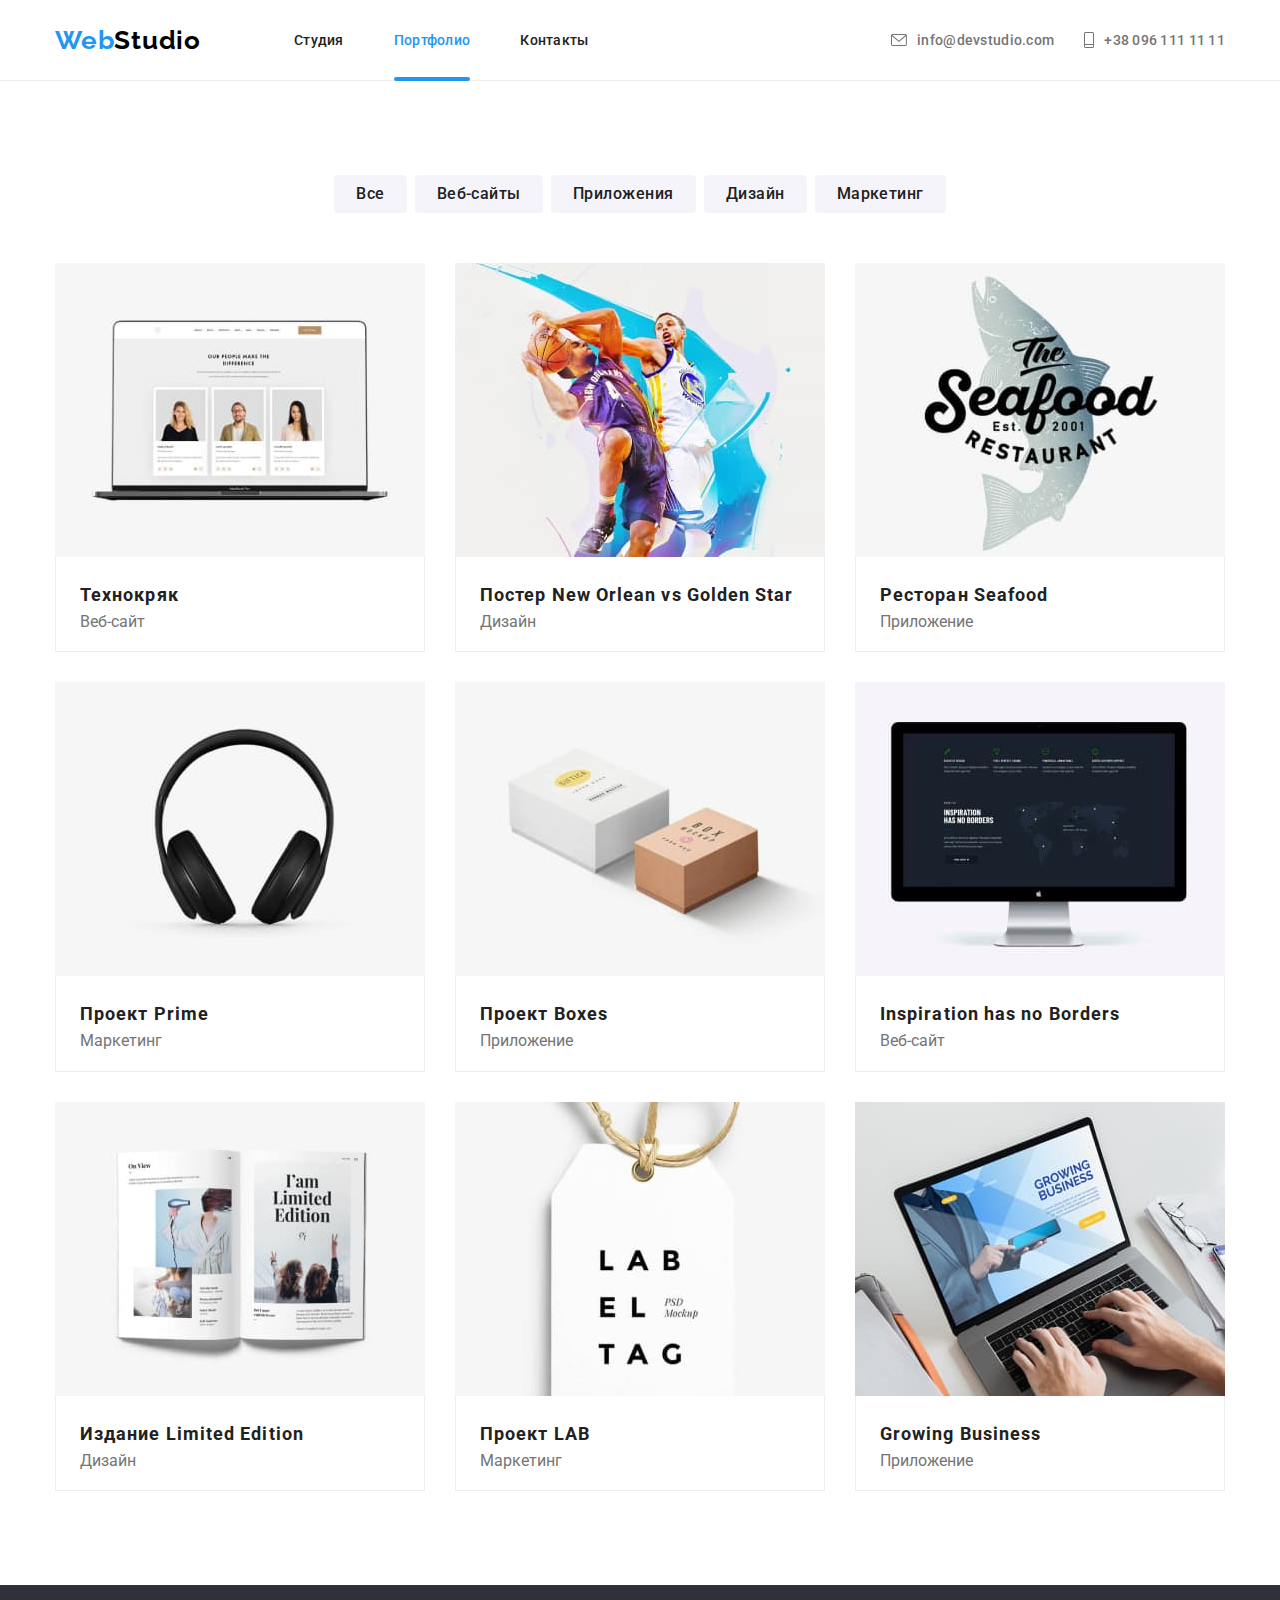
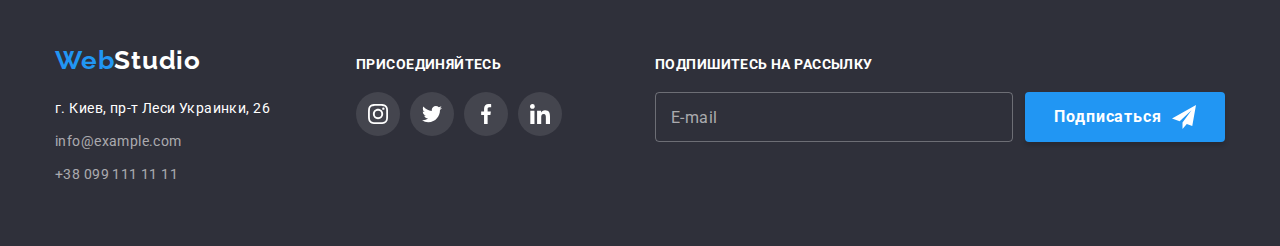
==== portfolio.html @ 1791c5a4 "Initialization of repository" ====
<!DOCTYPE html>
<html lang="ru">
  <head>
    <meta charset="UTF-8" />
    <meta http-equiv="X-UA-Compatible" content="IE=edge" />
    <meta name="viewport" content="width=device-width, initial-scale=1.0" />
    <link rel="preconnect" href="https://fonts.googleapis.com" />
    <link rel="preconnect" href="https://fonts.gstatic.com" crossorigin />
    <link
      href="https://fonts.googleapis.com/css2?family=Raleway:wght@700&family=Roboto:wght@400;500;700;900&display=swap"
      rel="stylesheet"
    />
    <link
      rel="stylesheet"
      href="https://cdnjs.cloudflare.com/ajax/libs/modern-normalize/1.1.0/modern-normalize.min.css"
    />
    <link rel="stylesheet" href="./css/main.min.css" />
    <title>Портфолио</title>
  </head>

  <body>
    <header class="header">
      <div class="container">
        <a href="./index.html" class="logo">
          <span class="logo__first-part">Web</span>
          <span class="logo__second-part--header">Studio</span>
        </a>

        <nav class="nav">
          <ul class="nav__list">
            <li class="nav__item">
              <a href="./index.html" class="nav__link">Студия</a>
            </li>
            <li class="nav__item">
              <a href="./portfolio.html" class="nav__link current">Портфолио</a>
            </li>
            <li class="nav__item">
              <a href="" class="nav__link">Контакты</a>
            </li>
          </ul>
        </nav>

        <div class="header-address">
          <ul class="header-address__list">
            <li class="header-address__item">
              <a href="mailto:info@devstudio.com" class="header-address__email">
                <svg class="header-address__icon--envelope" width="16" height="12">
                  <use href="images/icons.svg#icon-envelope"></use>
                </svg>
                info@devstudio.com
              </a>
            </li>
            <li class="header-address__item">
              <a href="tel:+380961111111" class="header-address__phone">
                <svg class="header-address__icon--phone" width="10" height="16">
                  <use href="images/icons.svg#icon-phone"></use>
                </svg>
                +38 096 111 11 11
              </a>
            </li>
          </ul>
        </div>
      </div>
    </header>

    <main>
      <section class="portfolio">
        <div class="container">
          <h1 class="visually-hidden">Наше портфолио</h1>
          <ul class="filter">
            <li class="filter__item">
              <button type="button" class="filter__btn">Все</button>
            </li>
            <li class="filter__item">
              <button type="button" class="filter__btn">Веб-сайты</button>
            </li>
            <li class="filter__item">
              <button type="button" class="filter__btn">Приложения</button>
            </li>
            <li class="filter__item">
              <button type="button" class="filter__btn">Дизайн</button>
            </li>
            <li class="filter__item">
              <button type="button" class="filter__btn">Маркетинг</button>
            </li>
          </ul>

          <ul class="projects">
            <li class="project__item">
              <a href="" class="project__link">
                <div class="project__wrapper">
                  <img src="./images/project-1.jpg" alt="Веб-сайт" width="370" />
                  <p class="project__text-popup">
                    Технокряк это современная площадка распространения коронавируса. Компании
                    используют эту платформу для цифрового шпионажа и атак на защищённые сервера
                    конкурентов.
                  </p>
                </div>
                <div class="project__description">
                  <h2 class="project__title">Технокряк</h2>
                  <p class="project__text">Веб-сайт</p>
                </div>
              </a>
            </li>
            <li class="project__item">
              <a href="" class="project__link">
                <div class="project__wrapper">
                  <img src="./images/project-2.jpg" alt="Постер" width="370" />
                  <p class="project__text-popup">
                    Технокряк это современная площадка распространения коронавируса. Компании
                    используют эту платформу для цифрового шпионажа и атак на защищённые сервера
                    конкурентов.
                  </p>
                </div>
                <div class="project__description">
                  <h2 class="project__title">Постер New Orlean vs Golden Star</h2>
                  <p class="project__text">Дизайн</p>
                </div>
              </a>
            </li>
            <li class="project__item">
              <a href="" class="project__link">
                <div class="project__wrapper">
                  <img src="./images/project-3.jpg" alt="Логотип ресторана" width="370" />
                  <p class="project__text-popup">
                    Технокряк это современная площадка распространения коронавируса. Компании
                    используют эту платформу для цифрового шпионажа и атак на защищённые сервера
                    конкурентов.
                  </p>
                </div>
                <div class="project__description">
                  <h2 class="project__title">Ресторан Seafood</h2>
                  <p class="project__text">Приложение</p>
                </div>
              </a>
            </li>
            <li class="project__item">
              <a href="" class="project__link">
                <div class="project__wrapper">
                  <img src="./images/project-4.jpg" alt="Наушники" width="370" />
                  <p class="project__text-popup">
                    Технокряк это современная площадка распространения коронавируса. Компании
                    используют эту платформу для цифрового шпионажа и атак на защищённые сервера
                    конкурентов.
                  </p>
                </div>
                <div class="project__description">
                  <h2 class="project__title">Проект Prime</h2>
                  <p class="project__text">Маркетинг</p>
                </div>
              </a>
            </li>
            <li class="project__item">
              <a href="" class="project__link">
                <div class="project__wrapper">
                  <img src="./images/project-5.jpg" alt="Коробки" width="370" />
                  <p class="project__text-popup">
                    Технокряк это современная площадка распространения коронавируса. Компании
                    используют эту платформу для цифрового шпионажа и атак на защищённые сервера
                    конкурентов.
                  </p>
                </div>
                <div class="project__description">
                  <h2 class="project__title">Проект Boxes</h2>
                  <p class="project__text">Приложение</p>
                </div>
              </a>
            </li>
            <li class="project__item">
              <a href="" class="project__link">
                <div class="project__wrapper">
                  <img src="./images/project-6.jpg" alt="Веб-сайт" width="370" />
                  <p class="project__text-popup">
                    Технокряк это современная площадка распространения коронавируса. Компании
                    используют эту платформу для цифрового шпионажа и атак на защищённые сервера
                    конкурентов.
                  </p>
                </div>
                <div class="project__description">
                  <h2 class="project__title">Inspiration has no Borders</h2>
                  <p class="project__text">Веб-сайт</p>
                </div>
              </a>
            </li>
            <li class="project__item">
              <a href="" class="project__link">
                <div class="project__wrapper">
                  <img src="./images/project-7.jpg" alt="Книга" width="370" />
                  <p class="project__text-popup">
                    Технокряк это современная площадка распространения коронавируса. Компании
                    используют эту платформу для цифрового шпионажа и атак на защищённые сервера
                    конкурентов.
                  </p>
                </div>
                <div class="project__description">
                  <h2 class="project__title">Издание Limited Edition</h2>
                  <p class="project__text">Дизайн</p>
                </div>
              </a>
            </li>
            <li class="project__item">
              <a href="" class="project__link">
                <div class="project__wrapper">
                  <img src="./images/project-8.jpg" alt="Бирка" width="370" />
                  <p class="project__text-popup">
                    Технокряк это современная площадка распространения коронавируса. Компании
                    используют эту платформу для цифрового шпионажа и атак на защищённые сервера
                    конкурентов.
                  </p>
                </div>
                <div class="project__description">
                  <h2 class="project__title">Проект LAB</h2>
                  <p class="project__text">Маркетинг</p>
                </div>
              </a>
            </li>
            <li class="project__item">
              <a href="" class="project__link">
                <div class="project__wrapper">
                  <img src="./images/project-9.jpg" alt="Ноутбук" width="370" />
                  <p class="project__text-popup">
                    Технокряк это современная площадка распространения коронавируса. Компании
                    используют эту платформу для цифрового шпионажа и атак на защищённые сервера
                    конкурентов.
                  </p>
                </div>
                <div class="project__description">
                  <h2 class="project__title">Growing Business</h2>
                  <p class="project__text">Приложение</p>
                </div>
              </a>
            </li>
          </ul>
        </div>
      </section>
    </main>

    <footer class="footer">
      <div class="container">
        <div class="footer-address__container">
          <a href="./index.html" class="logo">
            <span class="logo__first-part">Web</span>
            <span class="logo__second-part--footer">Studio</span>
          </a>

          <address class="footer-address">
            <ul class="footer-address__list">
              <li class="footer-address__item">
                <a
                  href="https://goo.gl/maps/oRimaYfx6mKXGupH7"
                  target="_blank"
                  class="footer-address__link--geo"
                >
                  г. Киев, пр-т Леси Украинки, 26
                </a>
              </li>
              <li class="footer-address__item">
                <a href="mailto:info@example.com" class="footer-address__link--email">
                  info@example.com
                </a>
              </li>
              <li class="footer-address__item">
                <a href="tel:+380991111111" class="footer-address__link--phone">
                  +38 099 111 11 11
                </a>
              </li>
            </ul>
          </address>
        </div>

        <div class="footer-social__container">
          <h2 class="footer-social__title">Присоединяйтесь</h2>
          <ul class="footer-social__list">
            <li class="footer-social__item">
              <a href="https://www.instagram.com/" class="footer-social__link"
                ><svg class="footer-social__icon" width="20" height="20">
                  <use href="./images/icons.svg#icon-instagram"></use>
                </svg>
              </a>
            </li>

            <li class="footer-social__item">
              <a href="https://twitter.com/" class="footer-social__link">
                <svg class="footer-social__icon" width="20" height="20">
                  <use href="./images/icons.svg#icon-twitter"></use>
                </svg>
              </a>
            </li>

            <li class="footer-social__item">
              <a href="https://www.facebook.com/" class="footer-social__link"
                ><svg class="footer-social__icon" width="20" height="20">
                  <use href="./images/icons.svg#icon-facebook"></use>
                </svg>
              </a>
            </li>

            <li class="footer-social__item">
              <a href="https://www.linkedin.com/" class="footer-social__link">
                <svg class="footer-social__icon" width="20" height="20">
                  <use href="./images/icons.svg#icon-linkedin"></use>
                </svg>
              </a>
            </li>
          </ul>
        </div>

        <div class="footer-form__container">
          <h2 class="footer-form__title">Подпишитесь на рассылку</h2>
          <form name="footer-form" class="footer-form">
            <label class="footer-form__label">
              <input type="email" name="email" placeholder="E-mail" class="footer-form__input" />
            </label>
            <button type="submit" class="footer-form__btn">
              Подписаться
              <svg class="footer-form__icon" width="24" height="24">
                <use href="./images/icons.svg#icon-send"></use>
              </svg>
            </button>
          </form>
        </div>
      </div>
    </footer>
  </body>
</html>
---- css/main.min.css ----
:root{--main-text-color: #757575;--main-title-color: #212121;--nav-text-color: #212121;--active-color: #2196f3;--main-timing-function: cubic-bezier(0.4, 0, 0.2, 1)}.project__link,.footer-address__link--email,.footer-address__link--phone,.footer-address__link--geo,.header-address__email,.header-address__phone,.nav__link,.logo{text-decoration:none;font-style:normal;color:inherit}.visually-hidden{position:absolute;white-space:nowrap;width:1px;height:1px;overflow:hidden;border:0;padding:0;clip:rect(0 0 0 0);-webkit-clip-path:inset(50%);clip-path:inset(50%);margin:-1px}body{font-family:"Roboto",sans-serif;color:var(--main-text-color);margin-left:auto;margin-right:auto}h1,h2,h3,h4,h5,h6,p,ul{margin:0;padding:0}ul{list-style-type:none}button{font-family:inherit}img{display:block;max-width:100%;height:auto}.container{width:1200px;margin:0 auto;padding-left:15px;padding-right:15px}.header{border-bottom:#ececec solid 1px}header>.container{-webkit-box-align:center;-ms-flex-align:center;align-items:center;display:-webkit-box;display:-ms-flexbox;display:flex}.logo{display:-webkit-inline-box;display:-ms-inline-flexbox;display:inline-flex;font-family:"Raleway",sans-serif;font-weight:700;font-size:26px;line-height:calc(31 / 26);letter-spacing:.03em}.logo__first-part{color:#2196f3}.logo__second-part--header{color:#000}.logo__second-part--footer{color:#fff}.nav{margin-left:93px}.nav__list{padding:0;display:-webkit-box;display:-ms-flexbox;display:flex}.nav__item:not(:last-child){margin-right:50px}.nav__link{position:relative;display:block;font-weight:500;font-size:14px;line-height:calc(16 / 14);letter-spacing:.02em;padding-top:32px;padding-bottom:32px;color:var(--nav-text-color);-webkit-transition:color 250ms var(--main-timing-function);transition:color 250ms var(--main-timing-function)}.nav__link:hover,.nav__link:focus{color:var(--active-color)}.current{color:var(--active-color)}.current::after{content:"";position:absolute;bottom:-1px;display:block;width:100%;height:4px;border-radius:3px;background-color:var(--active-color)}.header-address{margin-left:auto}.header-address__list{display:-webkit-box;display:-ms-flexbox;display:flex}.header-address__item:not(:last-child){margin-right:30px}.header-address__email,.header-address__phone{display:-webkit-box;display:-ms-flexbox;display:flex;-webkit-box-align:center;-ms-flex-align:center;align-items:center;font-weight:500;font-size:14px;line-height:calc(16 / 14);letter-spacing:.02em;color:var(--main-text-color);padding-top:32px;padding-bottom:32px;-webkit-transition:color 250ms var(--main-timing-function);transition:color 250ms var(--main-timing-function)}.header-address__email:hover,.header-address__email:focus,.header-address__email:hover,.header-address__email:focus,.header-address__phone:hover,.header-address__phone:focus,.header-address__phone:hover,.header-address__phone:focus{color:var(--active-color)}.header-address__icon--envelope{margin-right:10px;fill:currentColor}.header-address__icon--phone{margin-right:10px;fill:currentColor}.hero{padding-top:200px;padding-bottom:200px;max-width:1600px;margin-left:auto;margin-right:auto;text-align:center;background-color:#2f303a;background-image:-webkit-gradient(linear, left top, left bottom, from(rgba(47, 48, 58, 0.4)), to(rgba(47, 48, 58, 0.4))),url(../images/hero.jpg);background-image:linear-gradient(rgba(47, 48, 58, 0.4), rgba(47, 48, 58, 0.4)),url(../images/hero.jpg);background-position:center;background-repeat:no-repeat;background-size:cover}.hero__title{margin-left:auto;margin-right:auto;font-weight:900;font-size:44px;line-height:calc(60 / 44);letter-spacing:.06em;text-transform:uppercase;color:#fff}.hero__btn{display:block;cursor:pointer;margin-left:auto;margin-right:auto;margin-top:30px;padding:0;font-weight:700;font-size:16px;line-height:calc(30 / 16);letter-spacing:.06em;color:#fff;background-color:#2196f3;border-radius:4px;border:unset;width:200px;height:50px}.hero__btn:hover,.hero__btn:focus{background-color:#188ce8;-webkit-transition:background-color 250ms var(--main-timing-function);transition:background-color 250ms var(--main-timing-function)}.advantages{padding-bottom:0;padding-top:94px;padding-bottom:94px}.advantages__list{display:-webkit-box;display:-ms-flexbox;display:flex}.advantages__item{width:calc((100%- (30px * 3)) / 4)}.advantages__item:not(:last-child){margin-right:30px}.advantages__icon{display:-webkit-box;display:-ms-flexbox;display:flex;-webkit-box-align:center;-ms-flex-align:center;align-items:center;-webkit-box-pack:center;-ms-flex-pack:center;justify-content:center;margin-bottom:30px;border-radius:4px;height:120px;background-color:#f5f4fa}.advantages__title{margin-bottom:10px;font-weight:700;font-size:14px;line-height:calc(16 / 14);letter-spacing:.03em;text-transform:uppercase;color:var(--main-title-color)}.advantages__text{font-size:14px;line-height:calc(24 / 14);letter-spacing:.03em}.works{text-align:center;padding-bottom:94px}.works__title{margin-bottom:50px;font-weight:700;font-size:36px;line-height:calc(41 / 36);letter-spacing:.03em;color:var(--main-title-color)}.works__list{display:-webkit-box;display:-ms-flexbox;display:flex}.works__item:not(:last-child){margin-right:30px}.works__wrapper{position:relative}.works__text{position:absolute;height:70px;bottom:0;display:-webkit-box;display:-ms-flexbox;display:flex;-webkit-box-align:center;-ms-flex-align:center;align-items:center;-webkit-box-pack:center;-ms-flex-pack:center;justify-content:center;width:100%;font-weight:700;font-size:14px;line-height:calc(16 / 14);text-align:center;letter-spacing:.03em;text-transform:uppercase;color:#fff;background-color:rgba(47,48,58,.8)}.team{padding-top:94px;padding-bottom:94px;text-align:center;background-color:#f5f4fa}.team__title{font-weight:700;font-size:36px;line-height:calc(41 / 36);letter-spacing:.03em;color:var(--main-title-color)}.team__list{display:-webkit-box;display:-ms-flexbox;display:flex;margin-top:50px}.team__card{width:calc((100%-30px * 3) / 4);background-color:#fff;-webkit-box-shadow:0px 1px 3px rgba(0,0,0,.12),0px 1px 1px rgba(0,0,0,.14),0px 2px 1px rgba(0,0,0,.2);box-shadow:0px 1px 3px rgba(0,0,0,.12),0px 1px 1px rgba(0,0,0,.14),0px 2px 1px rgba(0,0,0,.2);border-radius:0px 0px 4px 4px}.team__card:not(:last-child){margin-right:30px}.card__description{padding-top:30px;padding-bottom:30px}.card__title{font-weight:500;font-size:16px;line-height:calc(19 / 16);letter-spacing:.03em;color:var(--main-title-color)}.card__text{font-size:16px;line-height:calc(19 / 16);letter-spacing:.03em;margin-top:10px}.social{display:-webkit-box;display:-ms-flexbox;display:flex;-webkit-box-pack:center;-ms-flex-pack:center;justify-content:center;margin-top:16px}.social__item:not(:last-child){margin-right:10px}.social__link{display:-webkit-box;display:-ms-flexbox;display:flex;-webkit-box-align:center;-ms-flex-align:center;align-items:center;-webkit-box-pack:center;-ms-flex-pack:center;justify-content:center;width:44px;height:44px;border-radius:50%;-webkit-transition:background-color 250ms var(--main-timing-function);transition:background-color 250ms var(--main-timing-function)}.social__link:hover,.social__link:focus{background-color:var(--active-color)}.social__icon{fill:#afb1b8;-webkit-transition:fill 250ms var(--main-timing-function);transition:fill 250ms var(--main-timing-function)}.social__link:hover .social__icon,.social__link:focus .social__icon{fill:#fff}.clients{text-align:center;padding-top:94px;padding-bottom:94px}.clients__title{font-weight:700;font-size:36px;line-height:calc(42 / 36);letter-spacing:.03em;color:var(--main-title-color);margin-bottom:50px}.clients__list{display:-webkit-box;display:-ms-flexbox;display:flex;-webkit-box-pack:center;-ms-flex-pack:center;justify-content:center}.clients__item:not(:last-child){margin-right:30px}.clients__link{display:-webkit-box;display:-ms-flexbox;display:flex;-webkit-box-align:center;-ms-flex-align:center;align-items:center;-webkit-box-pack:center;-ms-flex-pack:center;justify-content:center;width:170px;height:92px;border:1px solid #afb1b8;border-radius:4px;-webkit-transition:border-color 250ms var(--main-timing-function);transition:border-color 250ms var(--main-timing-function)}.clients__link:hover,.clients__link:focus{border-color:var(--active-color)}.clients__icon{fill:#afb1b8;-webkit-transition:fill 250ms var(--main-timing-function);transition:fill 250ms var(--main-timing-function)}.clients__link:hover .clients__icon,.clients__link:focus .clients__icon{fill:var(--active-color)}.footer{background-color:#2f303a;padding-top:60px;padding-bottom:60px}.footer .container{display:-webkit-box;display:-ms-flexbox;display:flex;-webkit-box-align:baseline;-ms-flex-align:baseline;align-items:baseline}.footer-address__container{margin-right:70px;width:231px}.footer-social__container{margin-right:93px}.footer-social__title{font-weight:700;font-size:14px;line-height:calc(16 / 14);letter-spacing:.03em;text-transform:uppercase;color:#fff;margin-bottom:20px}.footer-social__list{display:-webkit-box;display:-ms-flexbox;display:flex;-webkit-box-pack:center;-ms-flex-pack:center;justify-content:center}.footer-social__item:not(:last-child){margin-right:10px}.footer-social__link{display:-webkit-box;display:-ms-flexbox;display:flex;-webkit-box-align:center;-ms-flex-align:center;align-items:center;-webkit-box-pack:center;-ms-flex-pack:center;justify-content:center;width:44px;height:44px;border-radius:50%;background-color:rgba(255,255,255,.1);-webkit-transition:background-color 250ms var(--main-timing-function);transition:background-color 250ms var(--main-timing-function)}.footer-social__link:hover,.footer-social__link:focus{background-color:var(--active-color)}.footer-social__icon{fill:#fff}.footer-form__container{width:570px}.footer-form__title{font-weight:700;font-size:14px;line-height:calc(16 / 14);letter-spacing:.03em;text-transform:uppercase;color:#fff;margin-bottom:20px}.footer-form{display:-webkit-box;display:-ms-flexbox;display:flex}.footer-form__label{margin-right:12px}.footer-form__input{width:358px;height:50px;background-color:transparent;border:1px solid rgba(255,255,255,.3);border-radius:4px;padding:16px 15px;font-size:16px;line-height:calc(20 / 16);letter-spacing:.03em;color:rgba(255,255,255,.6)}.footer-form__input::-webkit-input-placeholder{font-size:16px;line-height:calc(20 / 16);margin-left:16px;letter-spacing:.03em;color:rgba(255,255,255,.6)}.footer-form__input::-moz-placeholder{font-size:16px;line-height:calc(20 / 16);margin-left:16px;letter-spacing:.03em;color:rgba(255,255,255,.6)}.footer-form__input:-ms-input-placeholder{font-size:16px;line-height:calc(20 / 16);margin-left:16px;letter-spacing:.03em;color:rgba(255,255,255,.6)}.footer-form__input::-ms-input-placeholder{font-size:16px;line-height:calc(20 / 16);margin-left:16px;letter-spacing:.03em;color:rgba(255,255,255,.6)}.footer-form__input::placeholder{font-size:16px;line-height:calc(20 / 16);margin-left:16px;letter-spacing:.03em;color:rgba(255,255,255,.6)}.footer-form__btn{display:-webkit-box;display:-ms-flexbox;display:flex;-webkit-box-pack:center;-ms-flex-pack:center;justify-content:center;-webkit-box-align:center;-ms-flex-align:center;align-items:center;cursor:pointer;font-weight:700;font-size:16px;line-height:calc(30 / 16);letter-spacing:.06em;color:#fff;background-color:#2196f3;border-radius:4px;-webkit-box-shadow:0px 4px 4px rgba(0,0,0,.15);box-shadow:0px 4px 4px rgba(0,0,0,.15);border:unset;width:200px;height:50px;padding:0}.footer-form__btn:hover,.footer-form__btn:focus{background-color:#188ce8;-webkit-transition:background-color 250ms var(--main-timing-function);transition:background-color 250ms var(--main-timing-function)}.footer-form__icon{margin-left:10px;fill:#fff}.footer-address{margin-top:20px}.footer-address__item:not(:first-child){margin-top:9px}.footer-address__link--geo{font-size:14px;line-height:calc(24 / 14);letter-spacing:.03em;color:#fff;-webkit-transition:color 250ms var(--main-timing-function);transition:color 250ms var(--main-timing-function)}.footer-address__link--geo:hover,.footer-address__link--geo:focus{color:var(--active-color)}.footer-address__link--email,.footer-address__link--phone{font-size:14px;line-height:calc(24 / 14);letter-spacing:.03em;color:rgba(255,255,255,.6);-webkit-transition:color 250ms var(--main-timing-function);transition:color 250ms var(--main-timing-function)}.footer-address__link--email:hover,.footer-address__link--email:focus,.footer-address__link--phone:hover,.footer-address__link--phone:focus{color:var(--active-color)}.backdrop{position:fixed;top:0;left:0;-webkit-transition:opacity 250ms var(--main-timing-function),visibility 250ms var(--main-timing-function);transition:opacity 250ms var(--main-timing-function),visibility 250ms var(--main-timing-function);width:100vw;height:100vh;background-color:rgba(0,0,0,.2)}.backdrop.is-hidden{opacity:0;visibility:hidden;pointer-events:none}.modal{position:absolute;top:50%;left:50%;-webkit-transform:translate(-50%, -50%) scale(1);transform:translate(-50%, -50%) scale(1);-webkit-transition:-webkit-transform 250ms var(--main-timing-function);transition:-webkit-transform 250ms var(--main-timing-function);transition:transform 250ms var(--main-timing-function);transition:transform 250ms var(--main-timing-function), -webkit-transform 250ms var(--main-timing-function);width:528px;height:581px;padding:40px;background-color:#fff;-webkit-box-shadow:0px 1px 3px rgba(0,0,0,.12),0px 1px 1px rgba(0,0,0,.14),0px 2px 1px rgba(0,0,0,.2);box-shadow:0px 1px 3px rgba(0,0,0,.12),0px 1px 1px rgba(0,0,0,.14),0px 2px 1px rgba(0,0,0,.2);border-radius:4px}.backdrop.is-hidden .modal{-webkit-transform:translate(-50%, -50%) scale(1.2);transform:translate(-50%, -50%) scale(1.2)}.modal__title{font-weight:700;font-size:20px;line-height:calc(23 / 20);letter-spacing:.03em;color:#212121;text-align:center;margin-bottom:12px}.form__label{display:block;font-size:12px;line-height:calc(14 / 12);letter-spacing:.01em;color:#757575;margin-bottom:10px}.form__input{width:100%;height:40px;border:1px solid rgba(33,33,33,.2);border-radius:4px;padding:0 42px;-webkit-transition:border-color 250ms var(--main-timing-function);transition:border-color 250ms var(--main-timing-function)}.form__input:not(:-moz-placeholder-shown){border-color:#2196f3;outline:none}.form__input:not(:-ms-input-placeholder){border-color:#2196f3;outline:none}.form__input:focus,.form__input:not(:placeholder-shown){border-color:#2196f3;outline:none}.form__wrapper{display:block;position:relative;margin-top:4px}.form__icon{position:absolute;left:12px;top:50%;-webkit-transform:translateY(-50%);transform:translateY(-50%);-webkit-transition:fill 250ms var(--main-timing-function);transition:fill 250ms var(--main-timing-function)}.form__input:not(:-moz-placeholder-shown)+.form__icon{fill:#2196f3}.form__input:not(:-ms-input-placeholder)+.form__icon{fill:#2196f3}.form__input:not(:placeholder-shown)+.form__icon,.form__input:focus+.form__icon{fill:#2196f3}.form__textarea-label{display:block;font-size:12px;line-height:calc(14 / 12);letter-spacing:.01em;color:#757575;margin-bottom:20px}.form__textarea{display:block;width:100%;height:120px;resize:none;border:1px solid rgba(33,33,33,.2);border-radius:4px;margin-top:4px;padding:12px 16px;-webkit-transition:border-color 250ms var(--main-timing-function);transition:border-color 250ms var(--main-timing-function)}.form__textarea::-webkit-input-placeholder{font-weight:400;font-size:12px;line-height:calc(14 / 12);letter-spacing:.01em;color:rgba(117,117,117,.5)}.form__textarea::-moz-placeholder{font-weight:400;font-size:12px;line-height:calc(14 / 12);letter-spacing:.01em;color:rgba(117,117,117,.5)}.form__textarea:-ms-input-placeholder{font-weight:400;font-size:12px;line-height:calc(14 / 12);letter-spacing:.01em;color:rgba(117,117,117,.5)}.form__textarea::-ms-input-placeholder{font-weight:400;font-size:12px;line-height:calc(14 / 12);letter-spacing:.01em;color:rgba(117,117,117,.5)}.form__textarea::placeholder{font-weight:400;font-size:12px;line-height:calc(14 / 12);letter-spacing:.01em;color:rgba(117,117,117,.5)}.form__textarea:not(:-moz-placeholder-shown){border-color:#2196f3;outline:none}.form__textarea:not(:-ms-input-placeholder){border-color:#2196f3;outline:none}.form__textarea:focus,.form__textarea:not(:placeholder-shown){border-color:#2196f3;outline:none}.form__checkbox-label{position:relative;display:-webkit-box;display:-ms-flexbox;display:flex;-webkit-box-align:center;-ms-flex-align:center;align-items:center;-webkit-box-pack:center;-ms-flex-pack:center;justify-content:center;margin-bottom:30px;font-weight:400;font-size:14px;line-height:calc(24 / 14);letter-spacing:.03em;color:#757575}.form__contract-link{margin-left:5px;font-weight:normal;font-size:14px;line-height:calc(24 / 14);letter-spacing:.03em;-webkit-text-decoration-line:underline;text-decoration-line:underline;color:#2196f3}.form__checkbox-icon{margin-right:8px;border:2px solid #212121;border-radius:2px;fill:transparent;-webkit-transition:fill 250ms var(--main-timing-function),border 0ms var(--main-timing-function) 250ms;transition:fill 250ms var(--main-timing-function),border 0ms var(--main-timing-function) 250ms}.form__checkbox:checked~.form__checkbox-icon{fill:#2196f3;border:none}.form__btn{display:-webkit-box;display:-ms-flexbox;display:flex;-webkit-box-pack:center;-ms-flex-pack:center;justify-content:center;-webkit-box-align:center;-ms-flex-align:center;align-items:center;width:200px;height:50px;padding:0;margin-left:auto;margin-right:auto;cursor:pointer;font-weight:700;font-size:16px;line-height:calc(30 / 16);letter-spacing:.06em;color:#fff;background-color:#2196f3;border-radius:4px;-webkit-box-shadow:0px 4px 4px rgba(0,0,0,.15);box-shadow:0px 4px 4px rgba(0,0,0,.15);border:unset;-webkit-transition:background-color 250ms var(--main-timing-function);transition:background-color 250ms var(--main-timing-function)}.form__btn:hover,.form__btn:focus{background-color:#188ce8}.modal__btn--close{position:absolute;right:8px;top:8px;display:-webkit-box;display:-ms-flexbox;display:flex;-webkit-box-align:center;-ms-flex-align:center;align-items:center;-webkit-box-pack:center;-ms-flex-pack:center;justify-content:center;width:30px;height:30px;border-radius:50%;background:#fff;border:1px solid rgba(0,0,0,.1);cursor:pointer;padding:0;-webkit-transition:fill 250ms var(--main-timing-function);transition:fill 250ms var(--main-timing-function)}.modal__btn--close:hover,.modal__btn--close:focus{fill:var(--active-color)}.portfolio{padding-top:94px;padding-bottom:94px}.filter{display:-webkit-box;display:-ms-flexbox;display:flex;margin-bottom:50px;-webkit-box-pack:center;-ms-flex-pack:center;justify-content:center}.filter__item:not(:last-child){margin-right:8px}.filter__btn{cursor:pointer;font-weight:500;font-size:16px;line-height:calc(26 / 16);letter-spacing:.03em;background-color:#f5f4fa;color:#212121;border-radius:4px;border:none;padding:6px 22px;-webkit-transition:background-color 250ms var(--main-timing-function),color 250ms var(--main-timing-function),-webkit-box-shadow 250ms var(--main-timing-function);transition:background-color 250ms var(--main-timing-function),color 250ms var(--main-timing-function),-webkit-box-shadow 250ms var(--main-timing-function);transition:background-color 250ms var(--main-timing-function),color 250ms var(--main-timing-function),box-shadow 250ms var(--main-timing-function);transition:background-color 250ms var(--main-timing-function),color 250ms var(--main-timing-function),box-shadow 250ms var(--main-timing-function),-webkit-box-shadow 250ms var(--main-timing-function)}.filter__btn:hover,.filter__btn:focus{color:#fff;background-color:var(--active-color);-webkit-box-shadow:0px 3px 1px rgba(0,0,0,.1),0px 1px 2px rgba(0,0,0,.08),0px 2px 2px rgba(0,0,0,.12);box-shadow:0px 3px 1px rgba(0,0,0,.1),0px 1px 2px rgba(0,0,0,.08),0px 2px 2px rgba(0,0,0,.12)}.projects{display:-webkit-box;display:-ms-flexbox;display:flex;-ms-flex-wrap:wrap;flex-wrap:wrap}.project__item{-ms-flex-preferred-size:calc((100%- (30px * 2) / 3));flex-basis:calc((100%- (30px * 2) / 3))}.project__item:not(:nth-child(3n)){margin-right:30px}.project__item:not(:nth-last-child(-n+3)){margin-bottom:30px}.project__link{display:block;-webkit-transition:-webkit-box-shadow 250ms var(--main-timing-function);transition:-webkit-box-shadow 250ms var(--main-timing-function);transition:box-shadow 250ms var(--main-timing-function);transition:box-shadow 250ms var(--main-timing-function), -webkit-box-shadow 250ms var(--main-timing-function)}.project__link:hover,.project__link:focus{-webkit-box-shadow:0px 1px 1px rgba(0,0,0,.12),0px 4px 4px rgba(0,0,0,.06),1px 4px 6px rgba(0,0,0,.16);box-shadow:0px 1px 1px rgba(0,0,0,.12),0px 4px 4px rgba(0,0,0,.06),1px 4px 6px rgba(0,0,0,.16)}.project__wrapper{position:relative;overflow:hidden}.project__text-popup{position:absolute;top:0;left:0;height:100%;padding:63px 24px;font-size:18px;line-height:calc(28 / 18);letter-spacing:.03em;color:#fff;background-color:rgba(33,150,243,.9);-webkit-transform:translateY(100%);transform:translateY(100%);-webkit-transition:-webkit-transform 250ms var(--main-timing-function);transition:-webkit-transform 250ms var(--main-timing-function);transition:transform 250ms var(--main-timing-function);transition:transform 250ms var(--main-timing-function), -webkit-transform 250ms var(--main-timing-function)}.project__link:hover .project__text-popup,.project__link:focus .project__text-popup{-webkit-transform:translateY(0);transform:translateY(0)}.project__description{border-right:1px solid #eee;border-bottom:1px solid #eee;border-left:1px solid #eee;padding:20px 24px}.project__title{font-weight:700;font-size:18px;line-height:calc(36 / 18);letter-spacing:.06em;color:var(--main-title-color)}.projects__text{font-size:16px;line-height:calc(30 / 16);letter-spacing:.03em;margin-top:4px}/*# sourceMappingURL=main.min.css.map */
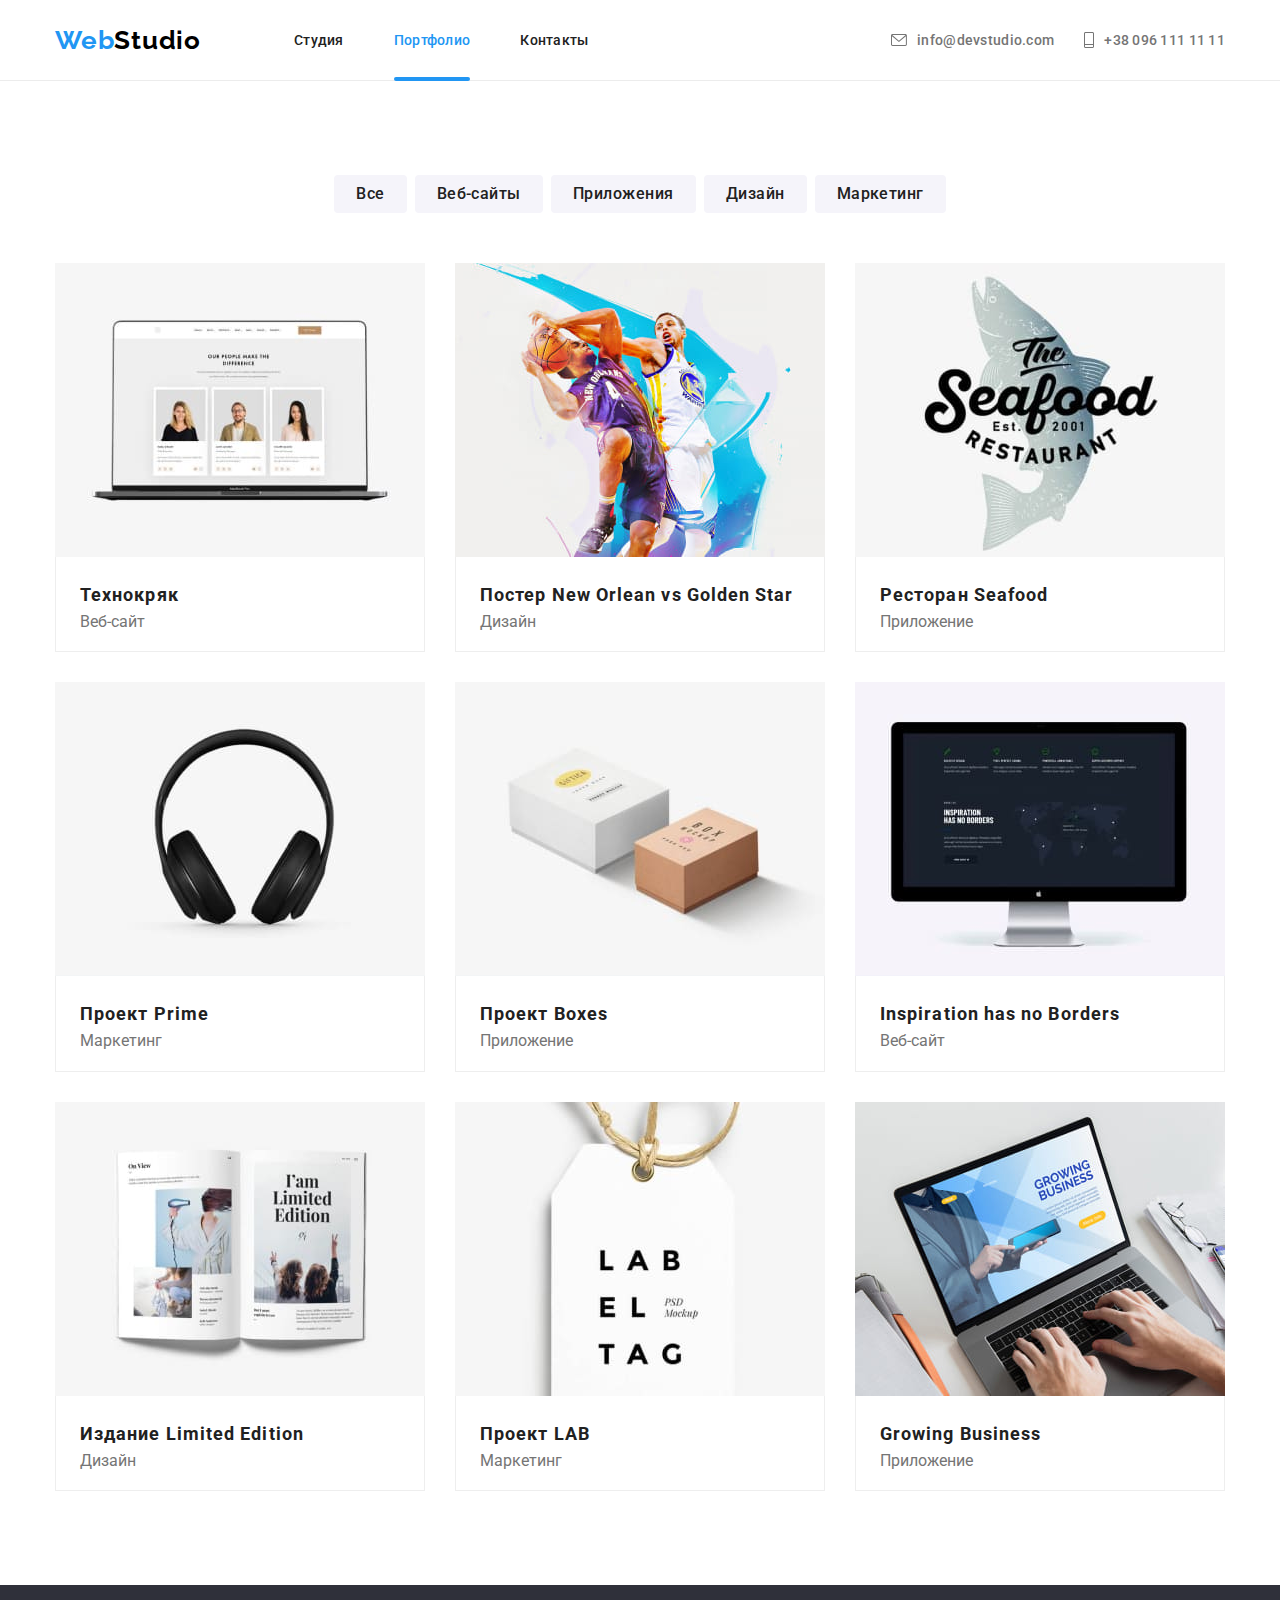
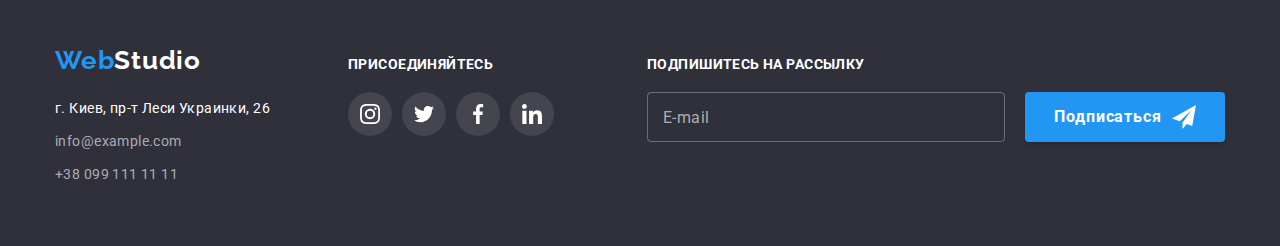
==== commit 6af092d7: "95%" ====
--- a/portfolio.html
+++ b/portfolio.html
@@ -1,325 +1,537 @@
 <!DOCTYPE html>
 <html lang="ru">
-  <head>
-    <meta charset="UTF-8" />
-    <meta http-equiv="X-UA-Compatible" content="IE=edge" />
-    <meta name="viewport" content="width=device-width, initial-scale=1.0" />
-    <link rel="preconnect" href="https://fonts.googleapis.com" />
-    <link rel="preconnect" href="https://fonts.gstatic.com" crossorigin />
-    <link
-      href="https://fonts.googleapis.com/css2?family=Raleway:wght@700&family=Roboto:wght@400;500;700;900&display=swap"
-      rel="stylesheet"
-    />
-    <link
-      rel="stylesheet"
-      href="https://cdnjs.cloudflare.com/ajax/libs/modern-normalize/1.1.0/modern-normalize.min.css"
-    />
-    <link rel="stylesheet" href="./css/main.min.css" />
-    <title>Портфолио</title>
-  </head>
-
-  <body>
-    <header class="header">
-      <div class="container">
-        <a href="./index.html" class="logo">
-          <span class="logo__first-part">Web</span>
-          <span class="logo__second-part--header">Studio</span>
-        </a>
-
-        <nav class="nav">
-          <ul class="nav__list">
-            <li class="nav__item">
-              <a href="./index.html" class="nav__link">Студия</a>
-            </li>
-            <li class="nav__item">
-              <a href="./portfolio.html" class="nav__link current">Портфолио</a>
-            </li>
-            <li class="nav__item">
-              <a href="" class="nav__link">Контакты</a>
-            </li>
-          </ul>
-        </nav>
-
-        <div class="header-address">
-          <ul class="header-address__list">
-            <li class="header-address__item">
-              <a href="mailto:info@devstudio.com" class="header-address__email">
-                <svg class="header-address__icon--envelope" width="16" height="12">
-                  <use href="images/icons.svg#icon-envelope"></use>
-                </svg>
-                info@devstudio.com
-              </a>
-            </li>
-            <li class="header-address__item">
-              <a href="tel:+380961111111" class="header-address__phone">
-                <svg class="header-address__icon--phone" width="10" height="16">
-                  <use href="images/icons.svg#icon-phone"></use>
-                </svg>
-                +38 096 111 11 11
-              </a>
-            </li>
-          </ul>
-        </div>
-      </div>
-    </header>
-
-    <main>
-      <section class="portfolio">
-        <div class="container">
-          <h1 class="visually-hidden">Наше портфолио</h1>
-          <ul class="filter">
-            <li class="filter__item">
-              <button type="button" class="filter__btn">Все</button>
-            </li>
-            <li class="filter__item">
-              <button type="button" class="filter__btn">Веб-сайты</button>
-            </li>
-            <li class="filter__item">
-              <button type="button" class="filter__btn">Приложения</button>
-            </li>
-            <li class="filter__item">
-              <button type="button" class="filter__btn">Дизайн</button>
-            </li>
-            <li class="filter__item">
-              <button type="button" class="filter__btn">Маркетинг</button>
-            </li>
-          </ul>
-
-          <ul class="projects">
-            <li class="project__item">
-              <a href="" class="project__link">
-                <div class="project__wrapper">
-                  <img src="./images/project-1.jpg" alt="Веб-сайт" width="370" />
-                  <p class="project__text-popup">
-                    Технокряк это современная площадка распространения коронавируса. Компании
-                    используют эту платформу для цифрового шпионажа и атак на защищённые сервера
-                    конкурентов.
-                  </p>
-                </div>
-                <div class="project__description">
-                  <h2 class="project__title">Технокряк</h2>
-                  <p class="project__text">Веб-сайт</p>
-                </div>
-              </a>
-            </li>
-            <li class="project__item">
-              <a href="" class="project__link">
-                <div class="project__wrapper">
-                  <img src="./images/project-2.jpg" alt="Постер" width="370" />
-                  <p class="project__text-popup">
-                    Технокряк это современная площадка распространения коронавируса. Компании
-                    используют эту платформу для цифрового шпионажа и атак на защищённые сервера
-                    конкурентов.
-                  </p>
-                </div>
-                <div class="project__description">
-                  <h2 class="project__title">Постер New Orlean vs Golden Star</h2>
-                  <p class="project__text">Дизайн</p>
-                </div>
-              </a>
-            </li>
-            <li class="project__item">
-              <a href="" class="project__link">
-                <div class="project__wrapper">
-                  <img src="./images/project-3.jpg" alt="Логотип ресторана" width="370" />
-                  <p class="project__text-popup">
-                    Технокряк это современная площадка распространения коронавируса. Компании
-                    используют эту платформу для цифрового шпионажа и атак на защищённые сервера
-                    конкурентов.
-                  </p>
-                </div>
-                <div class="project__description">
-                  <h2 class="project__title">Ресторан Seafood</h2>
-                  <p class="project__text">Приложение</p>
-                </div>
-              </a>
-            </li>
-            <li class="project__item">
-              <a href="" class="project__link">
-                <div class="project__wrapper">
-                  <img src="./images/project-4.jpg" alt="Наушники" width="370" />
-                  <p class="project__text-popup">
-                    Технокряк это современная площадка распространения коронавируса. Компании
-                    используют эту платформу для цифрового шпионажа и атак на защищённые сервера
-                    конкурентов.
-                  </p>
-                </div>
-                <div class="project__description">
-                  <h2 class="project__title">Проект Prime</h2>
-                  <p class="project__text">Маркетинг</p>
-                </div>
-              </a>
-            </li>
-            <li class="project__item">
-              <a href="" class="project__link">
-                <div class="project__wrapper">
-                  <img src="./images/project-5.jpg" alt="Коробки" width="370" />
-                  <p class="project__text-popup">
-                    Технокряк это современная площадка распространения коронавируса. Компании
-                    используют эту платформу для цифрового шпионажа и атак на защищённые сервера
-                    конкурентов.
-                  </p>
-                </div>
-                <div class="project__description">
-                  <h2 class="project__title">Проект Boxes</h2>
-                  <p class="project__text">Приложение</p>
-                </div>
-              </a>
-            </li>
-            <li class="project__item">
-              <a href="" class="project__link">
-                <div class="project__wrapper">
-                  <img src="./images/project-6.jpg" alt="Веб-сайт" width="370" />
-                  <p class="project__text-popup">
-                    Технокряк это современная площадка распространения коронавируса. Компании
-                    используют эту платформу для цифрового шпионажа и атак на защищённые сервера
-                    конкурентов.
-                  </p>
-                </div>
-                <div class="project__description">
-                  <h2 class="project__title">Inspiration has no Borders</h2>
-                  <p class="project__text">Веб-сайт</p>
-                </div>
-              </a>
-            </li>
-            <li class="project__item">
-              <a href="" class="project__link">
-                <div class="project__wrapper">
-                  <img src="./images/project-7.jpg" alt="Книга" width="370" />
-                  <p class="project__text-popup">
-                    Технокряк это современная площадка распространения коронавируса. Компании
-                    используют эту платформу для цифрового шпионажа и атак на защищённые сервера
-                    конкурентов.
-                  </p>
-                </div>
-                <div class="project__description">
-                  <h2 class="project__title">Издание Limited Edition</h2>
-                  <p class="project__text">Дизайн</p>
-                </div>
-              </a>
-            </li>
-            <li class="project__item">
-              <a href="" class="project__link">
-                <div class="project__wrapper">
-                  <img src="./images/project-8.jpg" alt="Бирка" width="370" />
-                  <p class="project__text-popup">
-                    Технокряк это современная площадка распространения коронавируса. Компании
-                    используют эту платформу для цифрового шпионажа и атак на защищённые сервера
-                    конкурентов.
-                  </p>
-                </div>
-                <div class="project__description">
-                  <h2 class="project__title">Проект LAB</h2>
-                  <p class="project__text">Маркетинг</p>
-                </div>
-              </a>
-            </li>
-            <li class="project__item">
-              <a href="" class="project__link">
-                <div class="project__wrapper">
-                  <img src="./images/project-9.jpg" alt="Ноутбук" width="370" />
-                  <p class="project__text-popup">
-                    Технокряк это современная площадка распространения коронавируса. Компании
-                    используют эту платформу для цифрового шпионажа и атак на защищённые сервера
-                    конкурентов.
-                  </p>
-                </div>
-                <div class="project__description">
-                  <h2 class="project__title">Growing Business</h2>
-                  <p class="project__text">Приложение</p>
-                </div>
-              </a>
-            </li>
-          </ul>
-        </div>
-      </section>
-    </main>
-
-    <footer class="footer">
-      <div class="container">
-        <div class="footer-address__container">
-          <a href="./index.html" class="logo">
-            <span class="logo__first-part">Web</span>
-            <span class="logo__second-part--footer">Studio</span>
-          </a>
-
-          <address class="footer-address">
-            <ul class="footer-address__list">
-              <li class="footer-address__item">
-                <a
-                  href="https://goo.gl/maps/oRimaYfx6mKXGupH7"
-                  target="_blank"
-                  class="footer-address__link--geo"
-                >
-                  г. Киев, пр-т Леси Украинки, 26
-                </a>
-              </li>
-              <li class="footer-address__item">
-                <a href="mailto:info@example.com" class="footer-address__link--email">
-                  info@example.com
-                </a>
-              </li>
-              <li class="footer-address__item">
-                <a href="tel:+380991111111" class="footer-address__link--phone">
-                  +38 099 111 11 11
-                </a>
-              </li>
-            </ul>
-          </address>
-        </div>
-
-        <div class="footer-social__container">
-          <h2 class="footer-social__title">Присоединяйтесь</h2>
-          <ul class="footer-social__list">
-            <li class="footer-social__item">
-              <a href="https://www.instagram.com/" class="footer-social__link"
-                ><svg class="footer-social__icon" width="20" height="20">
-                  <use href="./images/icons.svg#icon-instagram"></use>
-                </svg>
-              </a>
-            </li>
-
-            <li class="footer-social__item">
-              <a href="https://twitter.com/" class="footer-social__link">
-                <svg class="footer-social__icon" width="20" height="20">
-                  <use href="./images/icons.svg#icon-twitter"></use>
-                </svg>
-              </a>
-            </li>
-
-            <li class="footer-social__item">
-              <a href="https://www.facebook.com/" class="footer-social__link"
-                ><svg class="footer-social__icon" width="20" height="20">
-                  <use href="./images/icons.svg#icon-facebook"></use>
-                </svg>
-              </a>
-            </li>
-
-            <li class="footer-social__item">
-              <a href="https://www.linkedin.com/" class="footer-social__link">
-                <svg class="footer-social__icon" width="20" height="20">
-                  <use href="./images/icons.svg#icon-linkedin"></use>
-                </svg>
-              </a>
-            </li>
-          </ul>
-        </div>
-
-        <div class="footer-form__container">
-          <h2 class="footer-form__title">Подпишитесь на рассылку</h2>
-          <form name="footer-form" class="footer-form">
-            <label class="footer-form__label">
-              <input type="email" name="email" placeholder="E-mail" class="footer-form__input" />
-            </label>
-            <button type="submit" class="footer-form__btn">
-              Подписаться
-              <svg class="footer-form__icon" width="24" height="24">
-                <use href="./images/icons.svg#icon-send"></use>
-              </svg>
-            </button>
-          </form>
-        </div>
-      </div>
-    </footer>
-  </body>
+   <head>
+      <meta charset="UTF-8" />
+      <meta http-equiv="X-UA-Compatible" content="IE=edge" />
+      <meta name="viewport" content="width=device-width, initial-scale=1.0" />
+      <meta name="description" content="HW8" />
+      <link rel="preconnect" href="https://fonts.googleapis.com" />
+      <link rel="preconnect" href="https://fonts.gstatic.com" crossorigin />
+      <link
+         href="https://fonts.googleapis.com/css2?family=Raleway:wght@700&family=Roboto:wght@400;500;700;900&display=swap"
+         rel="stylesheet"
+      />
+      <link
+         rel="stylesheet"
+         href="https://cdnjs.cloudflare.com/ajax/libs/modern-normalize/1.1.0/modern-normalize.min.css"
+      />
+      <link rel="stylesheet" href="./css/main.min.css" />
+      <title>Портфолио</title>
+   </head>
+
+   <body>
+      <header class="header">
+         <div class="container">
+            <a href="./index.html" class="logo">
+               <span class="logo__first-part">Web</span>
+               <span class="logo__second-part--header">Studio</span>
+            </a>
+
+            <nav class="nav">
+               <ul class="nav__list">
+                  <li class="nav__item">
+                     <a href="./index.html" class="nav__link">Студия</a>
+                  </li>
+                  <li class="nav__item">
+                     <a href="./portfolio.html" class="nav__link current">Портфолио</a>
+                  </li>
+                  <li class="nav__item">
+                     <a href="" class="nav__link">Контакты</a>
+                  </li>
+               </ul>
+            </nav>
+
+            <div class="header-address">
+               <ul class="header-address__list">
+                  <li class="header-address__item">
+                     <a href="mailto:info@devstudio.com" class="header-address__email">
+                        <svg class="header-address__icon--envelope" width="16" height="12">
+                           <use href="images/icons.svg#icon-envelope"></use>
+                        </svg>
+                        info@devstudio.com
+                     </a>
+                  </li>
+                  <li class="header-address__item">
+                     <a href="tel:+380961111111" class="header-address__phone">
+                        <svg class="header-address__icon--phone" width="10" height="16">
+                           <use href="images/icons.svg#icon-phone"></use>
+                        </svg>
+                        +38 096 111 11 11
+                     </a>
+                  </li>
+               </ul>
+            </div>
+         </div>
+      </header>
+
+      <main>
+         <section class="portfolio">
+            <div class="container">
+               <h1 class="visually-hidden">Наше портфолио</h1>
+               <ul class="filter">
+                  <li class="filter__item">
+                     <button type="button" class="filter__btn">Все</button>
+                  </li>
+                  <li class="filter__item">
+                     <button type="button" class="filter__btn">Веб-сайты</button>
+                  </li>
+                  <li class="filter__item">
+                     <button type="button" class="filter__btn">Приложения</button>
+                  </li>
+                  <li class="filter__item">
+                     <button type="button" class="filter__btn">Дизайн</button>
+                  </li>
+                  <li class="filter__item">
+                     <button type="button" class="filter__btn">Маркетинг</button>
+                  </li>
+               </ul>
+
+               <ul class="projects">
+                  <li class="project__item">
+                     <a href="#" class="project__link">
+                        <div class="project__wrapper">
+                           <picture>
+                              <source
+                                 srcset="
+                                    ./images/pc/project-1-pc-1x.jpg 1x,
+                                    ./images/pc/project-1-pc-2x.jpg 2x
+                                 "
+                                 media="(min-width:1200px)"
+                              />
+                              <source
+                                 srcset="
+                                    ./images/tab/project-1-tab-1x.jpg 1x,
+                                    ./images/tab/project-1-tab-2x.jpg 2x
+                                 "
+                                 media="(min-width:768px)"
+                              />
+                              <source
+                                 srcset="
+                                    ./images/mob/project-1-mob-1x.jpg 1x,
+                                    ./images/mob/project-1-mob-2x.jpg 2x
+                                 "
+                              />
+                              <img src="./images/pc/project-1-pc-1x.jpg" alt="Веб-сайт" />
+                           </picture>
+                           <p class="project__text-popup">
+                              Технокряк это современная площадка распространения коронавируса.
+                              Компании используют эту платформу для цифрового шпионажа и атак на
+                              защищённые сервера конкурентов.
+                           </p>
+                        </div>
+                        <div class="project__description">
+                           <h2 class="project__title">Технокряк</h2>
+                           <p class="project__text">Веб-сайт</p>
+                        </div>
+                     </a>
+                  </li>
+
+                  <li class="project__item">
+                     <a href="#" class="project__link">
+                        <div class="project__wrapper">
+                           <picture>
+                              <source
+                                 srcset="
+                                    ./images/pc/project-2-pc-1x.jpg 1x,
+                                    ./images/pc/project-2-pc-2x.jpg 2x
+                                 "
+                                 media="(min-width:1200px)"
+                              />
+                              <source
+                                 srcset="
+                                    ./images/tab/project-2-tab-1x.jpg 1x,
+                                    ./images/tab/project-2-tab-2x.jpg 2x
+                                 "
+                                 media="(min-width:768px)"
+                              />
+                              <source
+                                 srcset="
+                                    ./images/mob/project-2-mob-1x.jpg 1x,
+                                    ./images/mob/project-2-mob-2x.jpg 2x
+                                 "
+                              />
+                              <img src="./images/pc/project-2-pc-1x.jpg" alt="Постер" />
+                           </picture>
+                           <p class="project__text-popup">
+                              Технокряк это современная площадка распространения коронавируса.
+                              Компании используют эту платформу для цифрового шпионажа и атак на
+                              защищённые сервера конкурентов.
+                           </p>
+                        </div>
+                        <div class="project__description">
+                           <h2 class="project__title">Постер New Orlean vs Golden Star</h2>
+                           <p class="project__text">Дизайн</p>
+                        </div>
+                     </a>
+                  </li>
+
+                  <li class="project__item">
+                     <a href="#" class="project__link">
+                        <div class="project__wrapper">
+                           <picture>
+                              <source
+                                 srcset="
+                                    ./images/pc/project-3-pc-1x.jpg 1x,
+                                    ./images/pc/project-3-pc-2x.jpg 2x
+                                 "
+                                 media="(min-width:1200px)"
+                              />
+                              <source
+                                 srcset="
+                                    ./images/tab/project-3-tab-1x.jpg 1x,
+                                    ./images/tab/project-3-tab-2x.jpg 2x
+                                 "
+                                 media="(min-width:768px)"
+                              />
+                              <source
+                                 srcset="
+                                    ./images/mob/project-3-mob-1x.jpg 1x,
+                                    ./images/mob/project-3-mob-2x.jpg 2x
+                                 "
+                              />
+                              <img src="./images/pc/project-3-pc-1x.jpg" alt="Логотип ресторана" />
+                           </picture>
+                           <p class="project__text-popup">
+                              Технокряк это современная площадка распространения коронавируса.
+                              Компании используют эту платформу для цифрового шпионажа и атак на
+                              защищённые сервера конкурентов.
+                           </p>
+                        </div>
+                        <div class="project__description">
+                           <h2 class="project__title">Ресторан Seafood</h2>
+                           <p class="project__text">Приложение</p>
+                        </div>
+                     </a>
+                  </li>
+
+                  <li class="project__item">
+                     <a href="#" class="project__link">
+                        <div class="project__wrapper">
+                           <picture>
+                              <source
+                                 srcset="
+                                    ./images/pc/project-4-pc-1x.jpg 1x,
+                                    ./images/pc/project-4-pc-2x.jpg 2x
+                                 "
+                                 media="(min-width:1200px)"
+                              />
+                              <source
+                                 srcset="
+                                    ./images/tab/project-4-tab-1x.jpg 1x,
+                                    ./images/tab/project-4-tab-2x.jpg 2x
+                                 "
+                                 media="(min-width:768px)"
+                              />
+                              <source
+                                 srcset="
+                                    ./images/mob/project-4-mob-1x.jpg 1x,
+                                    ./images/mob/project-4-mob-2x.jpg 2x
+                                 "
+                              />
+                              <img src="./images/pc/project-4-pc-1x.jpg" alt="Наушники" />
+                           </picture>
+                           <p class="project__text-popup">
+                              Технокряк это современная площадка распространения коронавируса.
+                              Компании используют эту платформу для цифрового шпионажа и атак на
+                              защищённые сервера конкурентов.
+                           </p>
+                        </div>
+                        <div class="project__description">
+                           <h2 class="project__title">Проект Prime</h2>
+                           <p class="project__text">Маркетинг</p>
+                        </div>
+                     </a>
+                  </li>
+
+                  <li class="project__item">
+                     <a href="#" class="project__link">
+                        <div class="project__wrapper">
+                           <picture>
+                              <source
+                                 srcset="
+                                    ./images/pc/project-5-pc-1x.jpg 1x,
+                                    ./images/pc/project-5-pc-2x.jpg 2x
+                                 "
+                                 media="(min-width:1200px)"
+                              />
+                              <source
+                                 srcset="
+                                    ./images/tab/project-5-tab-1x.jpg 1x,
+                                    ./images/tab/project-5-tab-2x.jpg 2x
+                                 "
+                                 media="(min-width:768px)"
+                              />
+                              <source
+                                 srcset="
+                                    ./images/mob/project-5-mob-1x.jpg 1x,
+                                    ./images/mob/project-5-mob-2x.jpg 2x
+                                 "
+                              />
+                              <img src="./images/pc/project-5-pc-1x.jpg" alt="Коробки" />
+                           </picture>
+                           <p class="project__text-popup">
+                              Технокряк это современная площадка распространения коронавируса.
+                              Компании используют эту платформу для цифрового шпионажа и атак на
+                              защищённые сервера конкурентов.
+                           </p>
+                        </div>
+                        <div class="project__description">
+                           <h2 class="project__title">Проект Boxes</h2>
+                           <p class="project__text">Приложение</p>
+                        </div>
+                     </a>
+                  </li>
+
+                  <li class="project__item">
+                     <a href="#" class="project__link">
+                        <div class="project__wrapper">
+                           <picture>
+                              <source
+                                 srcset="
+                                    ./images/pc/project-6-pc-1x.jpg 1x,
+                                    ./images/pc/project-6-pc-2x.jpg 2x
+                                 "
+                                 media="(min-width:1200px)"
+                              />
+                              <source
+                                 srcset="
+                                    ./images/tab/project-6-tab-1x.jpg 1x,
+                                    ./images/tab/project-6-tab-2x.jpg 2x
+                                 "
+                                 media="(min-width:768px)"
+                              />
+                              <source
+                                 srcset="
+                                    ./images/mob/project-6-mob-1x.jpg 1x,
+                                    ./images/mob/project-6-mob-2x.jpg 2x
+                                 "
+                              />
+                              <img src="./images/pc/project-6-pc-1x.jpg" alt="Веб-сайт" />
+                           </picture>
+                           <p class="project__text-popup">
+                              Технокряк это современная площадка распространения коронавируса.
+                              Компании используют эту платформу для цифрового шпионажа и атак на
+                              защищённые сервера конкурентов.
+                           </p>
+                        </div>
+                        <div class="project__description">
+                           <h2 class="project__title">Inspiration has no Borders</h2>
+                           <p class="project__text">Веб-сайт</p>
+                        </div>
+                     </a>
+                  </li>
+
+                  <li class="project__item">
+                     <a href="#" class="project__link">
+                        <div class="project__wrapper">
+                           <picture>
+                              <source
+                                 srcset="
+                                    ./images/pc/project-7-pc-1x.jpg 1x,
+                                    ./images/pc/project-7-pc-2x.jpg 2x
+                                 "
+                                 media="(min-width:1200px)"
+                              />
+                              <source
+                                 srcset="
+                                    ./images/tab/project-7-tab-1x.jpg 1x,
+                                    ./images/tab/project-7-tab-2x.jpg 2x
+                                 "
+                                 media="(min-width:768px)"
+                              />
+                              <source
+                                 srcset="
+                                    ./images/mob/project-7-mob-1x.jpg 1x,
+                                    ./images/mob/project-7-mob-2x.jpg 2x
+                                 "
+                              />
+                              <img src="./images/pc/project-7-pc-1x.jpg" alt="Книга" />
+                           </picture>
+                           <p class="project__text-popup">
+                              Технокряк это современная площадка распространения коронавируса.
+                              Компании используют эту платформу для цифрового шпионажа и атак на
+                              защищённые сервера конкурентов.
+                           </p>
+                        </div>
+                        <div class="project__description">
+                           <h2 class="project__title">Издание Limited Edition</h2>
+                           <p class="project__text">Дизайн</p>
+                        </div>
+                     </a>
+                  </li>
+
+                  <li class="project__item">
+                     <a href="#" class="project__link">
+                        <div class="project__wrapper">
+                           <picture>
+                              <source
+                                 srcset="
+                                    ./images/pc/project-8-pc-1x.jpg 1x,
+                                    ./images/pc/project-8-pc-2x.jpg 2x
+                                 "
+                                 media="(min-width:1200px)"
+                              />
+                              <source
+                                 srcset="
+                                    ./images/tab/project-8-tab-1x.jpg 1x,
+                                    ./images/tab/project-8-tab-2x.jpg 2x
+                                 "
+                                 media="(min-width:768px)"
+                              />
+                              <source
+                                 srcset="
+                                    ./images/mob/project-8-mob-1x.jpg 1x,
+                                    ./images/mob/project-8-mob-2x.jpg 2x
+                                 "
+                              />
+                              <img src="./images/pc/project-8-pc-1x.jpg" alt="Бирка" />
+                           </picture>
+                           <p class="project__text-popup">
+                              Технокряк это современная площадка распространения коронавируса.
+                              Компании используют эту платформу для цифрового шпионажа и атак на
+                              защищённые сервера конкурентов.
+                           </p>
+                        </div>
+                        <div class="project__description">
+                           <h2 class="project__title">Проект LAB</h2>
+                           <p class="project__text">Маркетинг</p>
+                        </div>
+                     </a>
+                  </li>
+
+                  <li class="project__item">
+                     <a href="#" class="project__link">
+                        <div class="project__wrapper">
+                           <picture>
+                              <source
+                                 srcset="
+                                    ./images/pc/project-9-pc-1x.jpg 1x,
+                                    ./images/pc/project-9-pc-2x.jpg 2x
+                                 "
+                                 media="(min-width:1200px)"
+                              />
+                              <source
+                                 srcset="
+                                    ./images/tab/project-9-tab-1x.jpg 1x,
+                                    ./images/tab/project-9-tab-2x.jpg 2x
+                                 "
+                                 media="(min-width:768px)"
+                              />
+                              <source
+                                 srcset="
+                                    ./images/mob/project-9-mob-1x.jpg 1x,
+                                    ./images/mob/project-9-mob-2x.jpg 2x
+                                 "
+                              />
+                              <img src="./images/pc/project-9-pc-1x.jpg" alt="Ноутбук" />
+                           </picture>
+                           <p class="project__text-popup">
+                              Технокряк это современная площадка распространения коронавируса.
+                              Компании используют эту платформу для цифрового шпионажа и атак на
+                              защищённые сервера конкурентов.
+                           </p>
+                        </div>
+                        <div class="project__description">
+                           <h2 class="project__title">Growing Business</h2>
+                           <p class="project__text">Приложение</p>
+                        </div>
+                     </a>
+                  </li>
+               </ul>
+            </div>
+         </section>
+      </main>
+
+      <footer class="footer">
+         <div class="container">
+            <div class="footer-address__container">
+               <a href="./index.html" class="logo">
+                  <span class="logo__first-part">Web</span>
+                  <span class="logo__second-part--footer">Studio</span>
+               </a>
+
+               <address class="footer-address">
+                  <ul class="footer-address__list">
+                     <li class="footer-address__item">
+                        <a
+                           href="https://goo.gl/maps/oRimaYfx6mKXGupH7"
+                           target="_blank"
+                           class="footer-address__link--geo"
+                        >
+                           г. Киев, пр-т Леси Украинки, 26
+                        </a>
+                     </li>
+                     <li class="footer-address__item">
+                        <a href="mailto:info@example.com" class="footer-address__link--email">
+                           info@example.com
+                        </a>
+                     </li>
+                     <li class="footer-address__item">
+                        <a href="tel:+380991111111" class="footer-address__link--phone">
+                           +38 099 111 11 11
+                        </a>
+                     </li>
+                  </ul>
+               </address>
+            </div>
+
+            <div class="footer-social__container">
+               <h2 class="footer-social__title">Присоединяйтесь</h2>
+               <ul class="footer-social__list">
+                  <li class="footer-social__item">
+                     <a href="https://www.instagram.com/" class="footer-social__link"
+                        ><svg class="footer-social__icon" width="20" height="20">
+                           <use href="./images/icons.svg#icon-instagram"></use>
+                        </svg>
+                     </a>
+                  </li>
+
+                  <li class="footer-social__item">
+                     <a href="https://twitter.com/" class="footer-social__link">
+                        <svg class="footer-social__icon" width="20" height="20">
+                           <use href="./images/icons.svg#icon-twitter"></use>
+                        </svg>
+                     </a>
+                  </li>
+
+                  <li class="footer-social__item">
+                     <a href="https://www.facebook.com/" class="footer-social__link"
+                        ><svg class="footer-social__icon" width="20" height="20">
+                           <use href="./images/icons.svg#icon-facebook"></use>
+                        </svg>
+                     </a>
+                  </li>
+
+                  <li class="footer-social__item">
+                     <a href="https://www.linkedin.com/" class="footer-social__link">
+                        <svg class="footer-social__icon" width="20" height="20">
+                           <use href="./images/icons.svg#icon-linkedin"></use>
+                        </svg>
+                     </a>
+                  </li>
+               </ul>
+            </div>
+
+            <div class="footer-form__container">
+               <h2 class="footer-form__title">Подпишитесь на рассылку</h2>
+               <form name="footer-form" class="footer-form">
+                  <label class="footer-form__label">
+                     <input
+                        type="email"
+                        name="email"
+                        placeholder="E-mail"
+                        class="footer-form__input"
+                     />
+                  </label>
+                  <button type="submit" class="footer-form__btn">
+                     Подписаться
+                     <svg class="footer-form__icon" width="24" height="24">
+                        <use href="./images/icons.svg#icon-send"></use>
+                     </svg>
+                  </button>
+               </form>
+            </div>
+         </div>
+      </footer>
+   </body>
 </html>
--- a/css/main.min.css
+++ b/css/main.min.css
@@ -1 +1 @@
-:root{--main-text-color: #757575;--main-title-color: #212121;--nav-text-color: #212121;--active-color: #2196f3;--main-timing-function: cubic-bezier(0.4, 0, 0.2, 1)}.project__link,.footer-address__link--email,.footer-address__link--phone,.footer-address__link--geo,.header-address__email,.header-address__phone,.nav__link,.logo{text-decoration:none;font-style:normal;color:inherit}.visually-hidden{position:absolute;white-space:nowrap;width:1px;height:1px;overflow:hidden;border:0;padding:0;clip:rect(0 0 0 0);-webkit-clip-path:inset(50%);clip-path:inset(50%);margin:-1px}body{font-family:"Roboto",sans-serif;color:var(--main-text-color);margin-left:auto;margin-right:auto}h1,h2,h3,h4,h5,h6,p,ul{margin:0;padding:0}ul{list-style-type:none}button{font-family:inherit}img{display:block;max-width:100%;height:auto}.container{width:1200px;margin:0 auto;padding-left:15px;padding-right:15px}.header{border-bottom:#ececec solid 1px}header>.container{-webkit-box-align:center;-ms-flex-align:center;align-items:center;display:-webkit-box;display:-ms-flexbox;display:flex}.logo{display:-webkit-inline-box;display:-ms-inline-flexbox;display:inline-flex;font-family:"Raleway",sans-serif;font-weight:700;font-size:26px;line-height:calc(31 / 26);letter-spacing:.03em}.logo__first-part{color:#2196f3}.logo__second-part--header{color:#000}.logo__second-part--footer{color:#fff}.nav{margin-left:93px}.nav__list{padding:0;display:-webkit-box;display:-ms-flexbox;display:flex}.nav__item:not(:last-child){margin-right:50px}.nav__link{position:relative;display:block;font-weight:500;font-size:14px;line-height:calc(16 / 14);letter-spacing:.02em;padding-top:32px;padding-bottom:32px;color:var(--nav-text-color);-webkit-transition:color 250ms var(--main-timing-function);transition:color 250ms var(--main-timing-function)}.nav__link:hover,.nav__link:focus{color:var(--active-color)}.current{color:var(--active-color)}.current::after{content:"";position:absolute;bottom:-1px;display:block;width:100%;height:4px;border-radius:3px;background-color:var(--active-color)}.header-address{margin-left:auto}.header-address__list{display:-webkit-box;display:-ms-flexbox;display:flex}.header-address__item:not(:last-child){margin-right:30px}.header-address__email,.header-address__phone{display:-webkit-box;display:-ms-flexbox;display:flex;-webkit-box-align:center;-ms-flex-align:center;align-items:center;font-weight:500;font-size:14px;line-height:calc(16 / 14);letter-spacing:.02em;color:var(--main-text-color);padding-top:32px;padding-bottom:32px;-webkit-transition:color 250ms var(--main-timing-function);transition:color 250ms var(--main-timing-function)}.header-address__email:hover,.header-address__email:focus,.header-address__email:hover,.header-address__email:focus,.header-address__phone:hover,.header-address__phone:focus,.header-address__phone:hover,.header-address__phone:focus{color:var(--active-color)}.header-address__icon--envelope{margin-right:10px;fill:currentColor}.header-address__icon--phone{margin-right:10px;fill:currentColor}.hero{padding-top:200px;padding-bottom:200px;max-width:1600px;margin-left:auto;margin-right:auto;text-align:center;background-color:#2f303a;background-image:-webkit-gradient(linear, left top, left bottom, from(rgba(47, 48, 58, 0.4)), to(rgba(47, 48, 58, 0.4))),url(../images/hero.jpg);background-image:linear-gradient(rgba(47, 48, 58, 0.4), rgba(47, 48, 58, 0.4)),url(../images/hero.jpg);background-position:center;background-repeat:no-repeat;background-size:cover}.hero__title{margin-left:auto;margin-right:auto;font-weight:900;font-size:44px;line-height:calc(60 / 44);letter-spacing:.06em;text-transform:uppercase;color:#fff}.hero__btn{display:block;cursor:pointer;margin-left:auto;margin-right:auto;margin-top:30px;padding:0;font-weight:700;font-size:16px;line-height:calc(30 / 16);letter-spacing:.06em;color:#fff;background-color:#2196f3;border-radius:4px;border:unset;width:200px;height:50px}.hero__btn:hover,.hero__btn:focus{background-color:#188ce8;-webkit-transition:background-color 250ms var(--main-timing-function);transition:background-color 250ms var(--main-timing-function)}.advantages{padding-bottom:0;padding-top:94px;padding-bottom:94px}.advantages__list{display:-webkit-box;display:-ms-flexbox;display:flex}.advantages__item{width:calc((100%- (30px * 3)) / 4)}.advantages__item:not(:last-child){margin-right:30px}.advantages__icon{display:-webkit-box;display:-ms-flexbox;display:flex;-webkit-box-align:center;-ms-flex-align:center;align-items:center;-webkit-box-pack:center;-ms-flex-pack:center;justify-content:center;margin-bottom:30px;border-radius:4px;height:120px;background-color:#f5f4fa}.advantages__title{margin-bottom:10px;font-weight:700;font-size:14px;line-height:calc(16 / 14);letter-spacing:.03em;text-transform:uppercase;color:var(--main-title-color)}.advantages__text{font-size:14px;line-height:calc(24 / 14);letter-spacing:.03em}.works{text-align:center;padding-bottom:94px}.works__title{margin-bottom:50px;font-weight:700;font-size:36px;line-height:calc(41 / 36);letter-spacing:.03em;color:var(--main-title-color)}.works__list{display:-webkit-box;display:-ms-flexbox;display:flex}.works__item:not(:last-child){margin-right:30px}.works__wrapper{position:relative}.works__text{position:absolute;height:70px;bottom:0;display:-webkit-box;display:-ms-flexbox;display:flex;-webkit-box-align:center;-ms-flex-align:center;align-items:center;-webkit-box-pack:center;-ms-flex-pack:center;justify-content:center;width:100%;font-weight:700;font-size:14px;line-height:calc(16 / 14);text-align:center;letter-spacing:.03em;text-transform:uppercase;color:#fff;background-color:rgba(47,48,58,.8)}.team{padding-top:94px;padding-bottom:94px;text-align:center;background-color:#f5f4fa}.team__title{font-weight:700;font-size:36px;line-height:calc(41 / 36);letter-spacing:.03em;color:var(--main-title-color)}.team__list{display:-webkit-box;display:-ms-flexbox;display:flex;margin-top:50px}.team__card{width:calc((100%-30px * 3) / 4);background-color:#fff;-webkit-box-shadow:0px 1px 3px rgba(0,0,0,.12),0px 1px 1px rgba(0,0,0,.14),0px 2px 1px rgba(0,0,0,.2);box-shadow:0px 1px 3px rgba(0,0,0,.12),0px 1px 1px rgba(0,0,0,.14),0px 2px 1px rgba(0,0,0,.2);border-radius:0px 0px 4px 4px}.team__card:not(:last-child){margin-right:30px}.card__description{padding-top:30px;padding-bottom:30px}.card__title{font-weight:500;font-size:16px;line-height:calc(19 / 16);letter-spacing:.03em;color:var(--main-title-color)}.card__text{font-size:16px;line-height:calc(19 / 16);letter-spacing:.03em;margin-top:10px}.social{display:-webkit-box;display:-ms-flexbox;display:flex;-webkit-box-pack:center;-ms-flex-pack:center;justify-content:center;margin-top:16px}.social__item:not(:last-child){margin-right:10px}.social__link{display:-webkit-box;display:-ms-flexbox;display:flex;-webkit-box-align:center;-ms-flex-align:center;align-items:center;-webkit-box-pack:center;-ms-flex-pack:center;justify-content:center;width:44px;height:44px;border-radius:50%;-webkit-transition:background-color 250ms var(--main-timing-function);transition:background-color 250ms var(--main-timing-function)}.social__link:hover,.social__link:focus{background-color:var(--active-color)}.social__icon{fill:#afb1b8;-webkit-transition:fill 250ms var(--main-timing-function);transition:fill 250ms var(--main-timing-function)}.social__link:hover .social__icon,.social__link:focus .social__icon{fill:#fff}.clients{text-align:center;padding-top:94px;padding-bottom:94px}.clients__title{font-weight:700;font-size:36px;line-height:calc(42 / 36);letter-spacing:.03em;color:var(--main-title-color);margin-bottom:50px}.clients__list{display:-webkit-box;display:-ms-flexbox;display:flex;-webkit-box-pack:center;-ms-flex-pack:center;justify-content:center}.clients__item:not(:last-child){margin-right:30px}.clients__link{display:-webkit-box;display:-ms-flexbox;display:flex;-webkit-box-align:center;-ms-flex-align:center;align-items:center;-webkit-box-pack:center;-ms-flex-pack:center;justify-content:center;width:170px;height:92px;border:1px solid #afb1b8;border-radius:4px;-webkit-transition:border-color 250ms var(--main-timing-function);transition:border-color 250ms var(--main-timing-function)}.clients__link:hover,.clients__link:focus{border-color:var(--active-color)}.clients__icon{fill:#afb1b8;-webkit-transition:fill 250ms var(--main-timing-function);transition:fill 250ms var(--main-timing-function)}.clients__link:hover .clients__icon,.clients__link:focus .clients__icon{fill:var(--active-color)}.footer{background-color:#2f303a;padding-top:60px;padding-bottom:60px}.footer .container{display:-webkit-box;display:-ms-flexbox;display:flex;-webkit-box-align:baseline;-ms-flex-align:baseline;align-items:baseline}.footer-address__container{margin-right:70px;width:231px}.footer-social__container{margin-right:93px}.footer-social__title{font-weight:700;font-size:14px;line-height:calc(16 / 14);letter-spacing:.03em;text-transform:uppercase;color:#fff;margin-bottom:20px}.footer-social__list{display:-webkit-box;display:-ms-flexbox;display:flex;-webkit-box-pack:center;-ms-flex-pack:center;justify-content:center}.footer-social__item:not(:last-child){margin-right:10px}.footer-social__link{display:-webkit-box;display:-ms-flexbox;display:flex;-webkit-box-align:center;-ms-flex-align:center;align-items:center;-webkit-box-pack:center;-ms-flex-pack:center;justify-content:center;width:44px;height:44px;border-radius:50%;background-color:rgba(255,255,255,.1);-webkit-transition:background-color 250ms var(--main-timing-function);transition:background-color 250ms var(--main-timing-function)}.footer-social__link:hover,.footer-social__link:focus{background-color:var(--active-color)}.footer-social__icon{fill:#fff}.footer-form__container{width:570px}.footer-form__title{font-weight:700;font-size:14px;line-height:calc(16 / 14);letter-spacing:.03em;text-transform:uppercase;color:#fff;margin-bottom:20px}.footer-form{display:-webkit-box;display:-ms-flexbox;display:flex}.footer-form__label{margin-right:12px}.footer-form__input{width:358px;height:50px;background-color:transparent;border:1px solid rgba(255,255,255,.3);border-radius:4px;padding:16px 15px;font-size:16px;line-height:calc(20 / 16);letter-spacing:.03em;color:rgba(255,255,255,.6)}.footer-form__input::-webkit-input-placeholder{font-size:16px;line-height:calc(20 / 16);margin-left:16px;letter-spacing:.03em;color:rgba(255,255,255,.6)}.footer-form__input::-moz-placeholder{font-size:16px;line-height:calc(20 / 16);margin-left:16px;letter-spacing:.03em;color:rgba(255,255,255,.6)}.footer-form__input:-ms-input-placeholder{font-size:16px;line-height:calc(20 / 16);margin-left:16px;letter-spacing:.03em;color:rgba(255,255,255,.6)}.footer-form__input::-ms-input-placeholder{font-size:16px;line-height:calc(20 / 16);margin-left:16px;letter-spacing:.03em;color:rgba(255,255,255,.6)}.footer-form__input::placeholder{font-size:16px;line-height:calc(20 / 16);margin-left:16px;letter-spacing:.03em;color:rgba(255,255,255,.6)}.footer-form__btn{display:-webkit-box;display:-ms-flexbox;display:flex;-webkit-box-pack:center;-ms-flex-pack:center;justify-content:center;-webkit-box-align:center;-ms-flex-align:center;align-items:center;cursor:pointer;font-weight:700;font-size:16px;line-height:calc(30 / 16);letter-spacing:.06em;color:#fff;background-color:#2196f3;border-radius:4px;-webkit-box-shadow:0px 4px 4px rgba(0,0,0,.15);box-shadow:0px 4px 4px rgba(0,0,0,.15);border:unset;width:200px;height:50px;padding:0}.footer-form__btn:hover,.footer-form__btn:focus{background-color:#188ce8;-webkit-transition:background-color 250ms var(--main-timing-function);transition:background-color 250ms var(--main-timing-function)}.footer-form__icon{margin-left:10px;fill:#fff}.footer-address{margin-top:20px}.footer-address__item:not(:first-child){margin-top:9px}.footer-address__link--geo{font-size:14px;line-height:calc(24 / 14);letter-spacing:.03em;color:#fff;-webkit-transition:color 250ms var(--main-timing-function);transition:color 250ms var(--main-timing-function)}.footer-address__link--geo:hover,.footer-address__link--geo:focus{color:var(--active-color)}.footer-address__link--email,.footer-address__link--phone{font-size:14px;line-height:calc(24 / 14);letter-spacing:.03em;color:rgba(255,255,255,.6);-webkit-transition:color 250ms var(--main-timing-function);transition:color 250ms var(--main-timing-function)}.footer-address__link--email:hover,.footer-address__link--email:focus,.footer-address__link--phone:hover,.footer-address__link--phone:focus{color:var(--active-color)}.backdrop{position:fixed;top:0;left:0;-webkit-transition:opacity 250ms var(--main-timing-function),visibility 250ms var(--main-timing-function);transition:opacity 250ms var(--main-timing-function),visibility 250ms var(--main-timing-function);width:100vw;height:100vh;background-color:rgba(0,0,0,.2)}.backdrop.is-hidden{opacity:0;visibility:hidden;pointer-events:none}.modal{position:absolute;top:50%;left:50%;-webkit-transform:translate(-50%, -50%) scale(1);transform:translate(-50%, -50%) scale(1);-webkit-transition:-webkit-transform 250ms var(--main-timing-function);transition:-webkit-transform 250ms var(--main-timing-function);transition:transform 250ms var(--main-timing-function);transition:transform 250ms var(--main-timing-function), -webkit-transform 250ms var(--main-timing-function);width:528px;height:581px;padding:40px;background-color:#fff;-webkit-box-shadow:0px 1px 3px rgba(0,0,0,.12),0px 1px 1px rgba(0,0,0,.14),0px 2px 1px rgba(0,0,0,.2);box-shadow:0px 1px 3px rgba(0,0,0,.12),0px 1px 1px rgba(0,0,0,.14),0px 2px 1px rgba(0,0,0,.2);border-radius:4px}.backdrop.is-hidden .modal{-webkit-transform:translate(-50%, -50%) scale(1.2);transform:translate(-50%, -50%) scale(1.2)}.modal__title{font-weight:700;font-size:20px;line-height:calc(23 / 20);letter-spacing:.03em;color:#212121;text-align:center;margin-bottom:12px}.form__label{display:block;font-size:12px;line-height:calc(14 / 12);letter-spacing:.01em;color:#757575;margin-bottom:10px}.form__input{width:100%;height:40px;border:1px solid rgba(33,33,33,.2);border-radius:4px;padding:0 42px;-webkit-transition:border-color 250ms var(--main-timing-function);transition:border-color 250ms var(--main-timing-function)}.form__input:not(:-moz-placeholder-shown){border-color:#2196f3;outline:none}.form__input:not(:-ms-input-placeholder){border-color:#2196f3;outline:none}.form__input:focus,.form__input:not(:placeholder-shown){border-color:#2196f3;outline:none}.form__wrapper{display:block;position:relative;margin-top:4px}.form__icon{position:absolute;left:12px;top:50%;-webkit-transform:translateY(-50%);transform:translateY(-50%);-webkit-transition:fill 250ms var(--main-timing-function);transition:fill 250ms var(--main-timing-function)}.form__input:not(:-moz-placeholder-shown)+.form__icon{fill:#2196f3}.form__input:not(:-ms-input-placeholder)+.form__icon{fill:#2196f3}.form__input:not(:placeholder-shown)+.form__icon,.form__input:focus+.form__icon{fill:#2196f3}.form__textarea-label{display:block;font-size:12px;line-height:calc(14 / 12);letter-spacing:.01em;color:#757575;margin-bottom:20px}.form__textarea{display:block;width:100%;height:120px;resize:none;border:1px solid rgba(33,33,33,.2);border-radius:4px;margin-top:4px;padding:12px 16px;-webkit-transition:border-color 250ms var(--main-timing-function);transition:border-color 250ms var(--main-timing-function)}.form__textarea::-webkit-input-placeholder{font-weight:400;font-size:12px;line-height:calc(14 / 12);letter-spacing:.01em;color:rgba(117,117,117,.5)}.form__textarea::-moz-placeholder{font-weight:400;font-size:12px;line-height:calc(14 / 12);letter-spacing:.01em;color:rgba(117,117,117,.5)}.form__textarea:-ms-input-placeholder{font-weight:400;font-size:12px;line-height:calc(14 / 12);letter-spacing:.01em;color:rgba(117,117,117,.5)}.form__textarea::-ms-input-placeholder{font-weight:400;font-size:12px;line-height:calc(14 / 12);letter-spacing:.01em;color:rgba(117,117,117,.5)}.form__textarea::placeholder{font-weight:400;font-size:12px;line-height:calc(14 / 12);letter-spacing:.01em;color:rgba(117,117,117,.5)}.form__textarea:not(:-moz-placeholder-shown){border-color:#2196f3;outline:none}.form__textarea:not(:-ms-input-placeholder){border-color:#2196f3;outline:none}.form__textarea:focus,.form__textarea:not(:placeholder-shown){border-color:#2196f3;outline:none}.form__checkbox-label{position:relative;display:-webkit-box;display:-ms-flexbox;display:flex;-webkit-box-align:center;-ms-flex-align:center;align-items:center;-webkit-box-pack:center;-ms-flex-pack:center;justify-content:center;margin-bottom:30px;font-weight:400;font-size:14px;line-height:calc(24 / 14);letter-spacing:.03em;color:#757575}.form__contract-link{margin-left:5px;font-weight:normal;font-size:14px;line-height:calc(24 / 14);letter-spacing:.03em;-webkit-text-decoration-line:underline;text-decoration-line:underline;color:#2196f3}.form__checkbox-icon{margin-right:8px;border:2px solid #212121;border-radius:2px;fill:transparent;-webkit-transition:fill 250ms var(--main-timing-function),border 0ms var(--main-timing-function) 250ms;transition:fill 250ms var(--main-timing-function),border 0ms var(--main-timing-function) 250ms}.form__checkbox:checked~.form__checkbox-icon{fill:#2196f3;border:none}.form__btn{display:-webkit-box;display:-ms-flexbox;display:flex;-webkit-box-pack:center;-ms-flex-pack:center;justify-content:center;-webkit-box-align:center;-ms-flex-align:center;align-items:center;width:200px;height:50px;padding:0;margin-left:auto;margin-right:auto;cursor:pointer;font-weight:700;font-size:16px;line-height:calc(30 / 16);letter-spacing:.06em;color:#fff;background-color:#2196f3;border-radius:4px;-webkit-box-shadow:0px 4px 4px rgba(0,0,0,.15);box-shadow:0px 4px 4px rgba(0,0,0,.15);border:unset;-webkit-transition:background-color 250ms var(--main-timing-function);transition:background-color 250ms var(--main-timing-function)}.form__btn:hover,.form__btn:focus{background-color:#188ce8}.modal__btn--close{position:absolute;right:8px;top:8px;display:-webkit-box;display:-ms-flexbox;display:flex;-webkit-box-align:center;-ms-flex-align:center;align-items:center;-webkit-box-pack:center;-ms-flex-pack:center;justify-content:center;width:30px;height:30px;border-radius:50%;background:#fff;border:1px solid rgba(0,0,0,.1);cursor:pointer;padding:0;-webkit-transition:fill 250ms var(--main-timing-function);transition:fill 250ms var(--main-timing-function)}.modal__btn--close:hover,.modal__btn--close:focus{fill:var(--active-color)}.portfolio{padding-top:94px;padding-bottom:94px}.filter{display:-webkit-box;display:-ms-flexbox;display:flex;margin-bottom:50px;-webkit-box-pack:center;-ms-flex-pack:center;justify-content:center}.filter__item:not(:last-child){margin-right:8px}.filter__btn{cursor:pointer;font-weight:500;font-size:16px;line-height:calc(26 / 16);letter-spacing:.03em;background-color:#f5f4fa;color:#212121;border-radius:4px;border:none;padding:6px 22px;-webkit-transition:background-color 250ms var(--main-timing-function),color 250ms var(--main-timing-function),-webkit-box-shadow 250ms var(--main-timing-function);transition:background-color 250ms var(--main-timing-function),color 250ms var(--main-timing-function),-webkit-box-shadow 250ms var(--main-timing-function);transition:background-color 250ms var(--main-timing-function),color 250ms var(--main-timing-function),box-shadow 250ms var(--main-timing-function);transition:background-color 250ms var(--main-timing-function),color 250ms var(--main-timing-function),box-shadow 250ms var(--main-timing-function),-webkit-box-shadow 250ms var(--main-timing-function)}.filter__btn:hover,.filter__btn:focus{color:#fff;background-color:var(--active-color);-webkit-box-shadow:0px 3px 1px rgba(0,0,0,.1),0px 1px 2px rgba(0,0,0,.08),0px 2px 2px rgba(0,0,0,.12);box-shadow:0px 3px 1px rgba(0,0,0,.1),0px 1px 2px rgba(0,0,0,.08),0px 2px 2px rgba(0,0,0,.12)}.projects{display:-webkit-box;display:-ms-flexbox;display:flex;-ms-flex-wrap:wrap;flex-wrap:wrap}.project__item{-ms-flex-preferred-size:calc((100%- (30px * 2) / 3));flex-basis:calc((100%- (30px * 2) / 3))}.project__item:not(:nth-child(3n)){margin-right:30px}.project__item:not(:nth-last-child(-n+3)){margin-bottom:30px}.project__link{display:block;-webkit-transition:-webkit-box-shadow 250ms var(--main-timing-function);transition:-webkit-box-shadow 250ms var(--main-timing-function);transition:box-shadow 250ms var(--main-timing-function);transition:box-shadow 250ms var(--main-timing-function), -webkit-box-shadow 250ms var(--main-timing-function)}.project__link:hover,.project__link:focus{-webkit-box-shadow:0px 1px 1px rgba(0,0,0,.12),0px 4px 4px rgba(0,0,0,.06),1px 4px 6px rgba(0,0,0,.16);box-shadow:0px 1px 1px rgba(0,0,0,.12),0px 4px 4px rgba(0,0,0,.06),1px 4px 6px rgba(0,0,0,.16)}.project__wrapper{position:relative;overflow:hidden}.project__text-popup{position:absolute;top:0;left:0;height:100%;padding:63px 24px;font-size:18px;line-height:calc(28 / 18);letter-spacing:.03em;color:#fff;background-color:rgba(33,150,243,.9);-webkit-transform:translateY(100%);transform:translateY(100%);-webkit-transition:-webkit-transform 250ms var(--main-timing-function);transition:-webkit-transform 250ms var(--main-timing-function);transition:transform 250ms var(--main-timing-function);transition:transform 250ms var(--main-timing-function), -webkit-transform 250ms var(--main-timing-function)}.project__link:hover .project__text-popup,.project__link:focus .project__text-popup{-webkit-transform:translateY(0);transform:translateY(0)}.project__description{border-right:1px solid #eee;border-bottom:1px solid #eee;border-left:1px solid #eee;padding:20px 24px}.project__title{font-weight:700;font-size:18px;line-height:calc(36 / 18);letter-spacing:.06em;color:var(--main-title-color)}.projects__text{font-size:16px;line-height:calc(30 / 16);letter-spacing:.03em;margin-top:4px}/*# sourceMappingURL=main.min.css.map */+:root{--main-text-color: #757575;--main-title-color: #212121;--nav-text-color: #212121;--active-color: #2196f3;--main-timing-function: cubic-bezier(0.4, 0, 0.2, 1)}.menu__link,.project__link,.footer-address__link--email,.footer-address__link--phone,.footer-address__link--geo,.header-address__email,.header-address__phone,.nav__link,.logo{text-decoration:none;font-style:normal;color:inherit}.visually-hidden{position:absolute;white-space:nowrap;width:1px;height:1px;overflow:hidden;border:0;padding:0;clip:rect(0 0 0 0);-webkit-clip-path:inset(50%);clip-path:inset(50%);margin:-1px}body{font-family:"Roboto",sans-serif;color:var(--main-text-color);margin-left:auto;margin-right:auto}h1,h2,h3,h4,h5,h6,p,ul{margin:0;padding:0}ul{list-style-type:none}button{font-family:inherit;padding:0}img{display:block;max-width:100%;height:auto}.container{width:100%;margin:0 auto;padding-left:15px;padding-right:15px}@media screen and (min-width: 480px){.container{width:480px}}@media screen and (min-width: 768px){.container{width:768px}}@media screen and (min-width: 1200px){.container{width:1200px}}.header{border-bottom:#ececec solid 1px}.header .container{display:-webkit-box;display:-ms-flexbox;display:flex;-webkit-box-align:center;-ms-flex-align:center;align-items:center}@media screen and (max-width: 767px){.header .container{height:60px;position:relative}}.logo{display:-webkit-inline-box;display:-ms-inline-flexbox;display:inline-flex;font-family:"Raleway",sans-serif;font-weight:700;font-size:24px;line-height:1.1666666667;letter-spacing:.03em}@media screen and (min-width: 1200px){.logo{font-size:26px;line-height:1.1923076923}}.logo__first-part{color:#2196f3}.logo__second-part--header{color:#000}.logo__second-part--footer{color:#fff}.nav{display:none}@media screen and (min-width: 768px){.nav{display:block;margin-left:88px}}@media screen and (min-width: 1200px){.nav{margin-left:93px}}.nav__list{display:-webkit-box;display:-ms-flexbox;display:flex}.nav__item:not(:last-child){margin-right:50px}.nav__link{position:relative;display:block;padding-top:32px;padding-bottom:32px;font-weight:500;font-size:14px;line-height:1.1428571429;letter-spacing:.02em;color:var(--nav-text-color);-webkit-transition:color 250ms var(--main-timing-function);transition:color 250ms var(--main-timing-function)}.nav__link:hover,.nav__link:focus{color:var(--active-color)}.current{color:var(--active-color)}.current::after{content:"";position:absolute;bottom:-1px;display:block;width:100%;height:4px;border-radius:3px;background-color:var(--active-color)}.header-address{display:none}@media screen and (min-width: 768px){.header-address{display:block;margin-left:auto}}@media screen and (min-width: 1200px){.header-address__list{display:-webkit-box;display:-ms-flexbox;display:flex;-ms-flex-wrap:wrap;flex-wrap:wrap}}@media screen and (max-width: 1199px){.header-address__item:not(:last-child){margin-bottom:10px}}@media screen and (min-width: 1200px){.header-address__item:not(:last-child){margin-right:30px}}.header-address__email,.header-address__phone{display:-webkit-box;display:-ms-flexbox;display:flex;-webkit-box-align:center;-ms-flex-align:center;align-items:center;font-weight:500;font-size:12px;line-height:1.1666666667;letter-spacing:.02em;color:var(--main-text-color);-webkit-transition:color 250ms var(--main-timing-function);transition:color 250ms var(--main-timing-function)}@media screen and (min-width: 1200px){.header-address__email,.header-address__phone{padding:32px 0 32px 0;font-size:14px;line-height:1.1428571429}}.header-address__email:hover,.header-address__email:focus,.header-address__email:hover,.header-address__email:focus,.header-address__phone:hover,.header-address__phone:focus,.header-address__phone:hover,.header-address__phone:focus{color:var(--active-color)}.header-address__icon--envelope{margin-right:10px;fill:currentColor}.header-address__icon--phone{margin-right:10px;fill:currentColor}.hero{display:-webkit-box;display:-ms-flexbox;display:flex;-webkit-box-align:center;-ms-flex-align:center;align-items:center;max-width:480px;height:400px;margin-left:auto;margin-right:auto;background-color:#2f303a;background-position:center;background-repeat:no-repeat;background-size:cover;background-image:-webkit-gradient(linear, left top, left bottom, from(rgba(47, 48, 58, 0.4)), to(rgba(47, 48, 58, 0.4))),url(../images/mob/hero-mob-1x.jpg);background-image:linear-gradient(rgba(47, 48, 58, 0.4), rgba(47, 48, 58, 0.4)),url(../images/mob/hero-mob-1x.jpg)}@media(min-device-pixel-ratio: 2),(-webkit-min-device-pixel-ratio: 2),(min-resolution: 192dpi),(min-resolution: 2dppx){.hero{background-image:-webkit-gradient(linear, left top, left bottom, from(rgba(47, 48, 58, 0.4)), to(rgba(47, 48, 58, 0.4))),url(../images/mob/hero-mob-2x.jpg);background-image:linear-gradient(rgba(47, 48, 58, 0.4), rgba(47, 48, 58, 0.4)),url(../images/mob/hero-mob-2x.jpg)}}@media screen and (min-width: 768px){.hero{max-width:768px;background-image:-webkit-gradient(linear, left top, left bottom, from(rgba(47, 48, 58, 0.4)), to(rgba(47, 48, 58, 0.4))),url(../images/tab/hero-tab-1x.jpg);background-image:linear-gradient(rgba(47, 48, 58, 0.4), rgba(47, 48, 58, 0.4)),url(../images/tab/hero-tab-1x.jpg)}}@media screen and (min-width: 768px)and (min-device-pixel-ratio: 2),screen and (min-width: 768px)and (-webkit-min-device-pixel-ratio: 2),screen and (min-width: 768px)and (min-resolution: 192dpi),screen and (min-width: 768px)and (min-resolution: 2dppx){.hero{background-image:-webkit-gradient(linear, left top, left bottom, from(rgba(47, 48, 58, 0.4)), to(rgba(47, 48, 58, 0.4))),url(../images/tab/hero-tab-2x.jpg);background-image:linear-gradient(rgba(47, 48, 58, 0.4), rgba(47, 48, 58, 0.4)),url(../images/tab/hero-tab-2x.jpg)}}@media screen and (min-width: 1200px){.hero{max-width:1600px;height:600px;background-image:-webkit-gradient(linear, left top, left bottom, from(rgba(47, 48, 58, 0.4)), to(rgba(47, 48, 58, 0.4))),url(../images/pc/hero-pc-1x.jpg);background-image:linear-gradient(rgba(47, 48, 58, 0.4), rgba(47, 48, 58, 0.4)),url(../images/pc/hero-pc-1x.jpg)}}@media screen and (min-width: 1200px)and (min-device-pixel-ratio: 2),screen and (min-width: 1200px)and (-webkit-min-device-pixel-ratio: 2),screen and (min-width: 1200px)and (min-resolution: 192dpi),screen and (min-width: 1200px)and (min-resolution: 2dppx){.hero{background-image:-webkit-gradient(linear, left top, left bottom, from(rgba(47, 48, 58, 0.4)), to(rgba(47, 48, 58, 0.4))),url(../images/pc/hero-pc-2x.jpg);background-image:linear-gradient(rgba(47, 48, 58, 0.4), rgba(47, 48, 58, 0.4)),url(../images/pc/hero-pc-2x.jpg)}}.hero .container{width:100%;display:-webkit-box;display:-ms-flexbox;display:flex;-webkit-box-orient:vertical;-webkit-box-direction:normal;-ms-flex-direction:column;flex-direction:column;-webkit-box-align:center;-ms-flex-align:center;align-items:center}.hero__title{text-align:center;font-size:26px;line-height:1.6153846154;font-weight:900;letter-spacing:.06em;text-transform:uppercase;color:#fff}@media screen and (min-width: 1200px){.hero__title{font-size:44px;line-height:1.3636363636}}.hero__btn{display:block;width:200px;height:50px;margin-top:30px;font-weight:700;font-size:16px;line-height:1.875;letter-spacing:.06em;color:#fff;background-color:#2196f3;border-radius:4px;border:unset;cursor:pointer}.hero__btn:hover,.hero__btn:focus{background-color:#188ce8;-webkit-transition:background-color 250ms var(--main-timing-function);transition:background-color 250ms var(--main-timing-function)}.advantages{padding-top:60px;padding-bottom:60px}@media screen and (min-width: 1200px){.advantages{padding-top:94px;padding-bottom:94px}}@media screen and (min-width: 768px){.advantages__list{display:-webkit-box;display:-ms-flexbox;display:flex;-ms-flex-wrap:wrap;flex-wrap:wrap}}.advantages__item:not(:last-child){margin-bottom:30px}@media screen and (min-width: 768px){.advantages__item{width:calc((100% - 30px)/2)}.advantages__item:nth-child(2n+1){margin-right:30px}.advantages__item:nth-last-child(-n+2){margin-bottom:0px}}@media screen and (min-width: 1200px){.advantages__item{width:calc((100% - 90px)/4)}.advantages__item:nth-last-child(-n+4){margin-bottom:0px}.advantages__item:not(:last-child){margin-right:30px}}.advantages__icon{display:-webkit-box;display:-ms-flexbox;display:flex;-webkit-box-align:center;-ms-flex-align:center;align-items:center;-webkit-box-pack:center;-ms-flex-pack:center;justify-content:center;height:120px;margin-bottom:30px;border-radius:4px;background-color:#f5f4fa}.advantages__title{margin-bottom:10px;text-align:center;font-weight:700;font-size:14px;line-height:1.1428571429;letter-spacing:.03em;text-transform:uppercase;color:var(--main-title-color)}@media screen and (min-width: 768px){.advantages__title{text-align:left}}.advantages__text{font-size:14px;line-height:1.7142857143;letter-spacing:.03em}.works{display:none;text-align:center;padding-bottom:94px}@media screen and (min-width: 1200px){.works{display:block}}.works__title{margin-bottom:50px;font-weight:700;font-size:36px;line-height:1.1388888889;letter-spacing:.03em;color:var(--main-title-color)}.works__list{display:-webkit-box;display:-ms-flexbox;display:flex}.works__item:not(:last-child){margin-right:30px}.works__wrapper{position:relative}.works__text{position:absolute;height:70px;bottom:0;display:-webkit-box;display:-ms-flexbox;display:flex;-webkit-box-align:center;-ms-flex-align:center;align-items:center;-webkit-box-pack:center;-ms-flex-pack:center;justify-content:center;width:100%;font-weight:700;font-size:14px;line-height:1.1428571429;text-align:center;letter-spacing:.03em;text-transform:uppercase;color:#fff;background-color:rgba(47,48,58,.8)}.team{padding-top:60px;padding-bottom:60px;text-align:center;background-color:#f5f4fa}@media screen and (min-width: 1200px){.team{padding-top:94px;padding-bottom:94px}}.team__title{font-weight:700;letter-spacing:.03em;color:var(--main-title-color);font-size:28px;line-height:1.1785714286}@media screen and (min-width: 768px){.team__title{font-size:36px;line-height:1.1388888889}}.team__list{margin-top:50px}@media screen and (min-width: 768px){.team__list{display:-webkit-box;display:-ms-flexbox;display:flex;-ms-flex-wrap:wrap;flex-wrap:wrap}}.team__card:not(:last-child){margin-bottom:30px}@media screen and (min-width: 768px){.team__card{width:calc((100% - 30px)/2)}.team__card:nth-child(2n+1){margin-right:30px}.team__card:nth-last-child(-n+2){margin-bottom:0px}}@media screen and (min-width: 1200px){.team__card{width:calc((100% - 90px)/4)}.team__card:nth-last-child(-n+4){margin-bottom:0px}.team__card:not(:last-child){margin-right:30px}}.card{background-color:#fff;-webkit-box-shadow:0px 1px 3px rgba(0,0,0,.12),0px 1px 1px rgba(0,0,0,.14),0px 2px 1px rgba(0,0,0,.2);box-shadow:0px 1px 3px rgba(0,0,0,.12),0px 1px 1px rgba(0,0,0,.14),0px 2px 1px rgba(0,0,0,.2);border-radius:0px 0px 4px 4px}.card__description{padding-top:30px;padding-bottom:24px}@media screen and (min-width: 1200px){.card__description{padding-bottom:30px}}.card__title{font-weight:500;font-size:16px;line-height:1.1875;letter-spacing:.03em;color:var(--main-title-color)}.card__text{margin-top:10px;font-size:16px;line-height:1.1875;letter-spacing:.03em}.social{display:-webkit-box;display:-ms-flexbox;display:flex;-webkit-box-pack:center;-ms-flex-pack:center;justify-content:center;margin-top:16px}.social__item:not(:last-child){margin-right:10px}.social__link{display:-webkit-box;display:-ms-flexbox;display:flex;-webkit-box-align:center;-ms-flex-align:center;align-items:center;-webkit-box-pack:center;-ms-flex-pack:center;justify-content:center;width:44px;height:44px;border-radius:50%;-webkit-transition:background-color 250ms var(--main-timing-function);transition:background-color 250ms var(--main-timing-function)}.social__link:hover,.social__link:focus{background-color:var(--active-color)}.social__icon{fill:#afb1b8;-webkit-transition:fill 250ms var(--main-timing-function);transition:fill 250ms var(--main-timing-function)}.social__link:hover .social__icon,.social__link:focus .social__icon{fill:#fff}.clients{padding-top:60px;padding-bottom:60px;text-align:center}@media screen and (min-width: 1200px){.clients{padding-top:94px;padding-bottom:94px}}.clients__title{font-weight:700;letter-spacing:.03em;color:var(--main-title-color);margin-bottom:50px;font-size:28px;line-height:1.1785714286}@media screen and (min-width: 768px){.clients__title{font-size:36px;line-height:1.1388888889}}.clients__list{display:-webkit-box;display:-ms-flexbox;display:flex;-ms-flex-wrap:wrap;flex-wrap:wrap;-webkit-box-pack:center;-ms-flex-pack:center;justify-content:center}.clients__item{width:calc((100% - 30px)/2);height:92px;margin-bottom:30px;margin-right:30px}@media screen and (max-width: 767px){.clients__item:nth-child(2n){margin-right:0px}.clients__item:nth-last-child(-n+2){margin-bottom:0px}}@media screen and (min-width: 768px)and (max-width: 1199px){.clients__item{width:calc((100% - 60px)/3)}.clients__item:nth-child(3n){margin-right:0px}.clients__item:nth-last-child(-n+3){margin-bottom:0px}}@media screen and (min-width: 1200px){.clients__item{width:calc((100% - 150px)/6)}.clients__item:nth-child(6n){margin-right:0px}.clients__item:nth-last-child(-n+6){margin-bottom:0px}}.clients__link{display:-webkit-box;display:-ms-flexbox;display:flex;-webkit-box-align:center;-ms-flex-align:center;align-items:center;-webkit-box-pack:center;-ms-flex-pack:center;justify-content:center;width:100%;height:100%;border:1px solid #afb1b8;border-radius:4px;-webkit-transition:border-color 250ms var(--main-timing-function);transition:border-color 250ms var(--main-timing-function)}.clients__link:hover,.clients__link:focus{border-color:var(--active-color)}.clients__icon{fill:#afb1b8;-webkit-transition:fill 250ms var(--main-timing-function);transition:fill 250ms var(--main-timing-function)}.clients__link:hover .clients__icon,.clients__link:focus .clients__icon{fill:var(--active-color)}.footer{background-color:#2f303a;padding-top:60px;padding-bottom:60px;text-align:center}@media screen and (min-width: 768px){.footer .container{display:-webkit-box;display:-ms-flexbox;display:flex;-ms-flex-wrap:wrap;flex-wrap:wrap}}@media screen and (min-width: 1200px){.footer .container{-ms-flex-wrap:nowrap;flex-wrap:nowrap;text-align:left;-webkit-box-align:baseline;-ms-flex-align:baseline;align-items:baseline}}@media screen and (min-width: 768px){.footer-address__container{-webkit-box-flex:1;-ms-flex:1 1 50%;flex:1 1 50%}}@media screen and (min-width: 1200px){.footer-address__container{margin-right:70px;width:231px}}@media screen and (max-width: 767px){.footer-social__container{margin-top:60px}}@media screen and (min-width: 768px)and (max-width: 1199px){.footer-social__container{-webkit-box-flex:1;-ms-flex:1 1 50%;flex:1 1 50%}}@media screen and (min-width: 1200px){.footer-social__container{margin-right:93px}}.footer-social__title{font-weight:700;font-size:14px;line-height:1.1428571429;letter-spacing:.03em;text-transform:uppercase;color:#fff;margin-bottom:20px}.footer-social__list{display:-webkit-box;display:-ms-flexbox;display:flex;-webkit-box-pack:center;-ms-flex-pack:center;justify-content:center}.footer-social__item:not(:last-child){margin-right:10px}.footer-social__link{display:-webkit-box;display:-ms-flexbox;display:flex;-webkit-box-align:center;-ms-flex-align:center;align-items:center;-webkit-box-pack:center;-ms-flex-pack:center;justify-content:center;width:44px;height:44px;border-radius:50%;background-color:rgba(255,255,255,.1);-webkit-transition:background-color 250ms var(--main-timing-function);transition:background-color 250ms var(--main-timing-function)}.footer-social__link:hover,.footer-social__link:focus{background-color:var(--active-color)}.footer-social__icon{fill:#fff}@media screen and (min-width: 768px){.footer-form__container{-webkit-box-flex:1;-ms-flex:1 1 100%;flex:1 1 100%}}@media screen and (max-width: 1199px){.footer-form__container{margin-top:60px}}.footer-form__title{font-weight:700;font-size:14px;line-height:1.1428571429;letter-spacing:.03em;text-transform:uppercase;color:#fff;margin-bottom:20px}.footer-form{display:-webkit-box;display:-ms-flexbox;display:flex;-webkit-box-orient:vertical;-webkit-box-direction:normal;-ms-flex-direction:column;flex-direction:column;-webkit-box-align:center;-ms-flex-align:center;align-items:center}@media screen and (min-width: 1200px){.footer-form{-webkit-box-orient:horizontal;-webkit-box-direction:normal;-ms-flex-direction:row;flex-direction:row}}@media screen and (max-width: 767px){.footer-form__label{width:100%}}.footer-form__input{width:100%;height:50px;background-color:rgba(0,0,0,0);border:1px solid rgba(255,255,255,.3);border-radius:4px;padding:16px 15px;font-size:16px;line-height:1.25;letter-spacing:.03em;color:rgba(255,255,255,.6)}@media screen and (min-width: 768px){.footer-form__input{width:450px}}@media screen and (min-width: 1200px){.footer-form__input{width:358px}}.footer-form__input::-webkit-input-placeholder{font-size:16px;line-height:1.25;margin-left:16px;letter-spacing:.03em;color:rgba(255,255,255,.6)}.footer-form__input::-moz-placeholder{font-size:16px;line-height:1.25;margin-left:16px;letter-spacing:.03em;color:rgba(255,255,255,.6)}.footer-form__input:-ms-input-placeholder{font-size:16px;line-height:1.25;margin-left:16px;letter-spacing:.03em;color:rgba(255,255,255,.6)}.footer-form__input::-ms-input-placeholder{font-size:16px;line-height:1.25;margin-left:16px;letter-spacing:.03em;color:rgba(255,255,255,.6)}.footer-form__input::placeholder{font-size:16px;line-height:1.25;margin-left:16px;letter-spacing:.03em;color:rgba(255,255,255,.6)}.footer-form__btn{display:-webkit-box;display:-ms-flexbox;display:flex;-webkit-box-pack:center;-ms-flex-pack:center;justify-content:center;-webkit-box-align:center;-ms-flex-align:center;align-items:center;cursor:pointer;font-weight:700;font-size:16px;line-height:1.875;letter-spacing:.06em;color:#fff;background-color:#2196f3;border-radius:4px;-webkit-box-shadow:0px 4px 4px rgba(0,0,0,.15);box-shadow:0px 4px 4px rgba(0,0,0,.15);border:unset;width:200px;height:50px;padding:0;margin:20px}@media screen and (min-width: 1200px){.footer-form__btn{margin:0 0 0 20px}}.footer-form__btn:hover,.footer-form__btn:focus{background-color:#188ce8;-webkit-transition:background-color 250ms var(--main-timing-function);transition:background-color 250ms var(--main-timing-function)}.footer-form__icon{margin-left:10px;fill:#fff}.footer-address{margin-top:20px}.footer-address__item:not(:first-child){margin-top:8px}@media screen and (min-width: 1200px){.footer-address__item:not(:first-child){margin-top:9px}}.footer-address__link--geo{font-size:14px;line-height:1.7142857143;letter-spacing:.03em;color:#fff;-webkit-transition:color 250ms var(--main-timing-function);transition:color 250ms var(--main-timing-function)}.footer-address__link--geo:hover,.footer-address__link--geo:focus{color:var(--active-color)}.footer-address__link--email,.footer-address__link--phone{font-size:14px;line-height:1.7142857143;letter-spacing:.03em;color:rgba(255,255,255,.6);-webkit-transition:color 250ms var(--main-timing-function);transition:color 250ms var(--main-timing-function)}.footer-address__link--email:hover,.footer-address__link--email:focus,.footer-address__link--phone:hover,.footer-address__link--phone:focus{color:var(--active-color)}.backdrop{position:fixed;top:0;left:0;width:100vw;height:100vh;background-color:rgba(0,0,0,.2);-webkit-transition:opacity 250ms var(--main-timing-function),visibility 250ms var(--main-timing-function);transition:opacity 250ms var(--main-timing-function),visibility 250ms var(--main-timing-function)}.backdrop.is-hidden{opacity:0;visibility:hidden;pointer-events:none}.modal{position:absolute;top:50%;left:50%;-webkit-transform:translate(-50%, -50%) scale(1);transform:translate(-50%, -50%) scale(1);-webkit-transition:-webkit-transform 250ms var(--main-timing-function);transition:-webkit-transform 250ms var(--main-timing-function);transition:transform 250ms var(--main-timing-function);transition:transform 250ms var(--main-timing-function), -webkit-transform 250ms var(--main-timing-function);width:93.75%;padding:40px;background-color:#fff;-webkit-box-shadow:0px 1px 3px rgba(0,0,0,.12),0px 1px 1px rgba(0,0,0,.14),0px 2px 1px rgba(0,0,0,.2);box-shadow:0px 1px 3px rgba(0,0,0,.12),0px 1px 1px rgba(0,0,0,.14),0px 2px 1px rgba(0,0,0,.2);border-radius:4px}@media screen and (min-width: 480px){.modal{width:450px}}@media screen and (min-width: 1200px){.modal{width:528px}}.backdrop.is-hidden .modal{-webkit-transform:translate(-50%, -50%) scale(1.2);transform:translate(-50%, -50%) scale(1.2)}.modal__title{font-weight:700;font-size:20px;line-height:1.15;letter-spacing:.03em;color:#212121;text-align:center;margin-bottom:12px}.form__label{display:block;font-size:12px;line-height:1.1666666667;letter-spacing:.01em;color:#757575;margin-bottom:10px}.form__wrapper{display:block;position:relative;margin-top:4px}.form__input{width:100%;height:40px;border:1px solid rgba(33,33,33,.2);border-radius:4px;padding:0 0 0 42px;-webkit-transition:border-color 250ms var(--main-timing-function);transition:border-color 250ms var(--main-timing-function)}.form__input:not(:-moz-placeholder-shown){border-color:#2196f3;outline:none}.form__input:not(:-ms-input-placeholder){border-color:#2196f3;outline:none}.form__input:focus,.form__input:not(:placeholder-shown){border-color:#2196f3;outline:none}.form__icon{position:absolute;left:12px;top:50%;-webkit-transform:translateY(-50%);transform:translateY(-50%);-webkit-transition:fill 250ms var(--main-timing-function);transition:fill 250ms var(--main-timing-function)}.form__input:not(:-moz-placeholder-shown)+.form__icon{fill:#2196f3}.form__input:not(:-ms-input-placeholder)+.form__icon{fill:#2196f3}.form__input:not(:placeholder-shown)+.form__icon,.form__input:focus+.form__icon{fill:#2196f3}.form__textarea-label{display:block;font-size:12px;line-height:1.1666666667;letter-spacing:.01em;color:#757575;margin-bottom:20px}.form__textarea{display:block;width:100%;height:120px;resize:none;border:1px solid rgba(33,33,33,.2);border-radius:4px;margin-top:4px;padding:12px 16px;-webkit-transition:border-color 250ms var(--main-timing-function);transition:border-color 250ms var(--main-timing-function)}.form__textarea::-webkit-input-placeholder{font-weight:400;font-size:12px;line-height:1.1666666667;letter-spacing:.01em;color:rgba(117,117,117,.5)}.form__textarea::-moz-placeholder{font-weight:400;font-size:12px;line-height:1.1666666667;letter-spacing:.01em;color:rgba(117,117,117,.5)}.form__textarea:-ms-input-placeholder{font-weight:400;font-size:12px;line-height:1.1666666667;letter-spacing:.01em;color:rgba(117,117,117,.5)}.form__textarea::-ms-input-placeholder{font-weight:400;font-size:12px;line-height:1.1666666667;letter-spacing:.01em;color:rgba(117,117,117,.5)}.form__textarea::placeholder{font-weight:400;font-size:12px;line-height:1.1666666667;letter-spacing:.01em;color:rgba(117,117,117,.5)}.form__textarea:not(:-moz-placeholder-shown){border-color:#2196f3;outline:none}.form__textarea:not(:-ms-input-placeholder){border-color:#2196f3;outline:none}.form__textarea:focus,.form__textarea:not(:placeholder-shown){border-color:#2196f3;outline:none}.form__checkbox-label{position:relative;display:block;text-align:center;font-weight:400;font-size:12px;line-height:1.7142857143;letter-spacing:.03em;color:#757575}.form__checkbox-icon{border:2px solid #212121;border-radius:2px;fill:rgba(0,0,0,0);-webkit-transition:fill 250ms var(--main-timing-function),border 0ms var(--main-timing-function) 250ms;transition:fill 250ms var(--main-timing-function),border 0ms var(--main-timing-function) 250ms}.form__checkbox:checked~.form__checkbox-icon{fill:#2196f3;border:none}.form__contract-link{font-weight:normal;font-size:12px;line-height:1.7142857143;letter-spacing:.03em;-webkit-text-decoration-line:underline;text-decoration-line:underline;color:#2196f3}.form__btn{display:-webkit-box;display:-ms-flexbox;display:flex;-webkit-box-pack:center;-ms-flex-pack:center;justify-content:center;-webkit-box-align:center;-ms-flex-align:center;align-items:center;width:200px;height:50px;padding:0;margin:30px auto 0 auto;cursor:pointer;font-weight:700;font-size:16px;line-height:1.875;letter-spacing:.06em;color:#fff;background-color:#2196f3;border-radius:4px;-webkit-box-shadow:0px 4px 4px rgba(0,0,0,.15);box-shadow:0px 4px 4px rgba(0,0,0,.15);border:unset;-webkit-transition:background-color 250ms var(--main-timing-function);transition:background-color 250ms var(--main-timing-function)}.form__btn:hover,.form__btn:focus{background-color:#188ce8}.modal__btn--close{position:absolute;right:8px;top:8px;display:-webkit-box;display:-ms-flexbox;display:flex;-webkit-box-align:center;-ms-flex-align:center;align-items:center;-webkit-box-pack:center;-ms-flex-pack:center;justify-content:center;width:30px;height:30px;border-radius:50%;background:#fff;border:1px solid rgba(0,0,0,.1);cursor:pointer;padding:0;-webkit-transition:fill 250ms var(--main-timing-function);transition:fill 250ms var(--main-timing-function)}.modal__btn--close:hover,.modal__btn--close:focus{fill:var(--active-color)}.portfolio{padding-top:60px;padding-bottom:60px}@media screen and (min-width: 1200px){.portfolio{padding-top:94px;padding-bottom:94px}}.filter{display:-webkit-box;display:-ms-flexbox;display:flex;-ms-flex-wrap:wrap;flex-wrap:wrap;margin-bottom:35px}@media screen and (min-width: 768px){.filter{-webkit-box-pack:center;-ms-flex-pack:center;justify-content:center;margin-bottom:50px}}.filter__item{margin-bottom:15px}@media screen and (min-width: 768px){.filter__item{margin-bottom:0}}.filter__item:not(:last-child){margin-right:8px}.filter__btn{cursor:pointer;font-weight:500;font-size:16px;line-height:1.625;letter-spacing:.03em;background-color:#f5f4fa;color:#212121;border-radius:4px;border:none;padding:6px 22px;-webkit-transition:background-color 250ms var(--main-timing-function),color 250ms var(--main-timing-function),-webkit-box-shadow 250ms var(--main-timing-function);transition:background-color 250ms var(--main-timing-function),color 250ms var(--main-timing-function),-webkit-box-shadow 250ms var(--main-timing-function);transition:background-color 250ms var(--main-timing-function),color 250ms var(--main-timing-function),box-shadow 250ms var(--main-timing-function);transition:background-color 250ms var(--main-timing-function),color 250ms var(--main-timing-function),box-shadow 250ms var(--main-timing-function),-webkit-box-shadow 250ms var(--main-timing-function)}.filter__btn:hover,.filter__btn:focus{color:#fff;background-color:var(--active-color);-webkit-box-shadow:0px 3px 1px rgba(0,0,0,.1),0px 1px 2px rgba(0,0,0,.08),0px 2px 2px rgba(0,0,0,.12);box-shadow:0px 3px 1px rgba(0,0,0,.1),0px 1px 2px rgba(0,0,0,.08),0px 2px 2px rgba(0,0,0,.12)}@media screen and (min-width: 768px){.projects{display:-webkit-box;display:-ms-flexbox;display:flex;-ms-flex-wrap:wrap;flex-wrap:wrap}}@media screen and (max-width: 767px){.project__item:not(:last-child){margin-bottom:30px}}@media screen and (min-width: 768px)and (max-width: 1199px){.project__item{width:calc((100% - 30px)/2)}.project__item:not(:nth-child(2n)){margin-right:30px}.project__item:not(:nth-last-child(-n+2)){margin-bottom:30px}}@media screen and (min-width: 1200px){.project__item{width:calc((100% - 60px)/3)}.project__item:not(:nth-child(3n)){margin-right:30px}.project__item:not(:nth-last-child(-n+3)){margin-bottom:30px}}.project__link{display:block;-webkit-transition:-webkit-box-shadow 250ms var(--main-timing-function);transition:-webkit-box-shadow 250ms var(--main-timing-function);transition:box-shadow 250ms var(--main-timing-function);transition:box-shadow 250ms var(--main-timing-function), -webkit-box-shadow 250ms var(--main-timing-function)}.project__link:hover,.project__link:focus{-webkit-box-shadow:0px 1px 1px rgba(0,0,0,.12),0px 4px 4px rgba(0,0,0,.06),1px 4px 6px rgba(0,0,0,.16);box-shadow:0px 1px 1px rgba(0,0,0,.12),0px 4px 4px rgba(0,0,0,.06),1px 4px 6px rgba(0,0,0,.16)}.project__wrapper{position:relative;overflow:hidden}.project__text-popup{position:absolute;top:0;left:0;height:100%;padding:63px 24px;font-size:18px;line-height:1.5555555556;letter-spacing:.03em;color:#fff;background-color:rgba(33,150,243,.9);-webkit-transform:translateY(100%);transform:translateY(100%);-webkit-transition:-webkit-transform 250ms var(--main-timing-function);transition:-webkit-transform 250ms var(--main-timing-function);transition:transform 250ms var(--main-timing-function);transition:transform 250ms var(--main-timing-function), -webkit-transform 250ms var(--main-timing-function)}.project__link:hover .project__text-popup,.project__link:focus .project__text-popup{-webkit-transform:translateY(0);transform:translateY(0)}.project__description{border-right:1px solid #eee;border-bottom:1px solid #eee;border-left:1px solid #eee;padding:20px 24px}.project__title{font-weight:700;font-size:18px;line-height:2;letter-spacing:.06em;color:var(--main-title-color)}.projects__text{font-size:16px;line-height:1.875;letter-spacing:.03em;margin-top:4px}.menu-btn{position:absolute;right:15px;top:10px;display:-webkit-box;display:-ms-flexbox;display:flex;-webkit-box-pack:center;-ms-flex-pack:center;justify-content:center;-webkit-box-align:center;-ms-flex-align:center;align-items:center;margin:0;padding:0;border:unset;background-color:rgba(0,0,0,0);-webkit-transition:fill var(--main-timing-function) 100ms;transition:fill var(--main-timing-function) 100ms}@media screen and (min-width: 768px){.menu-btn{display:none}}.menu-btn:focus,.menu-btn:hover{fill:var(--active-color)}.menu{display:none;width:100vw;height:100vh;position:fixed;right:0;top:0;padding:48px 40px;background-color:#fff;-webkit-box-shadow:0px 4px 8px rgba(0,0,0,.04),0px 2px 4px rgba(0,0,0,.08),0px 1px 3px rgba(0,0,0,.16);box-shadow:0px 4px 8px rgba(0,0,0,.04),0px 2px 4px rgba(0,0,0,.08),0px 1px 3px rgba(0,0,0,.16)}@media screen and (min-width: 480px){.menu{width:480px}}@media screen and (min-width: 768px){.menu{display:none}}.menu__item:not(:last-child){margin-bottom:32px}.menu__link{font-weight:500;font-size:40px;line-height:47px;text-align:center;letter-spacing:.02em;color:#212121}/*# sourceMappingURL=main.min.css.map */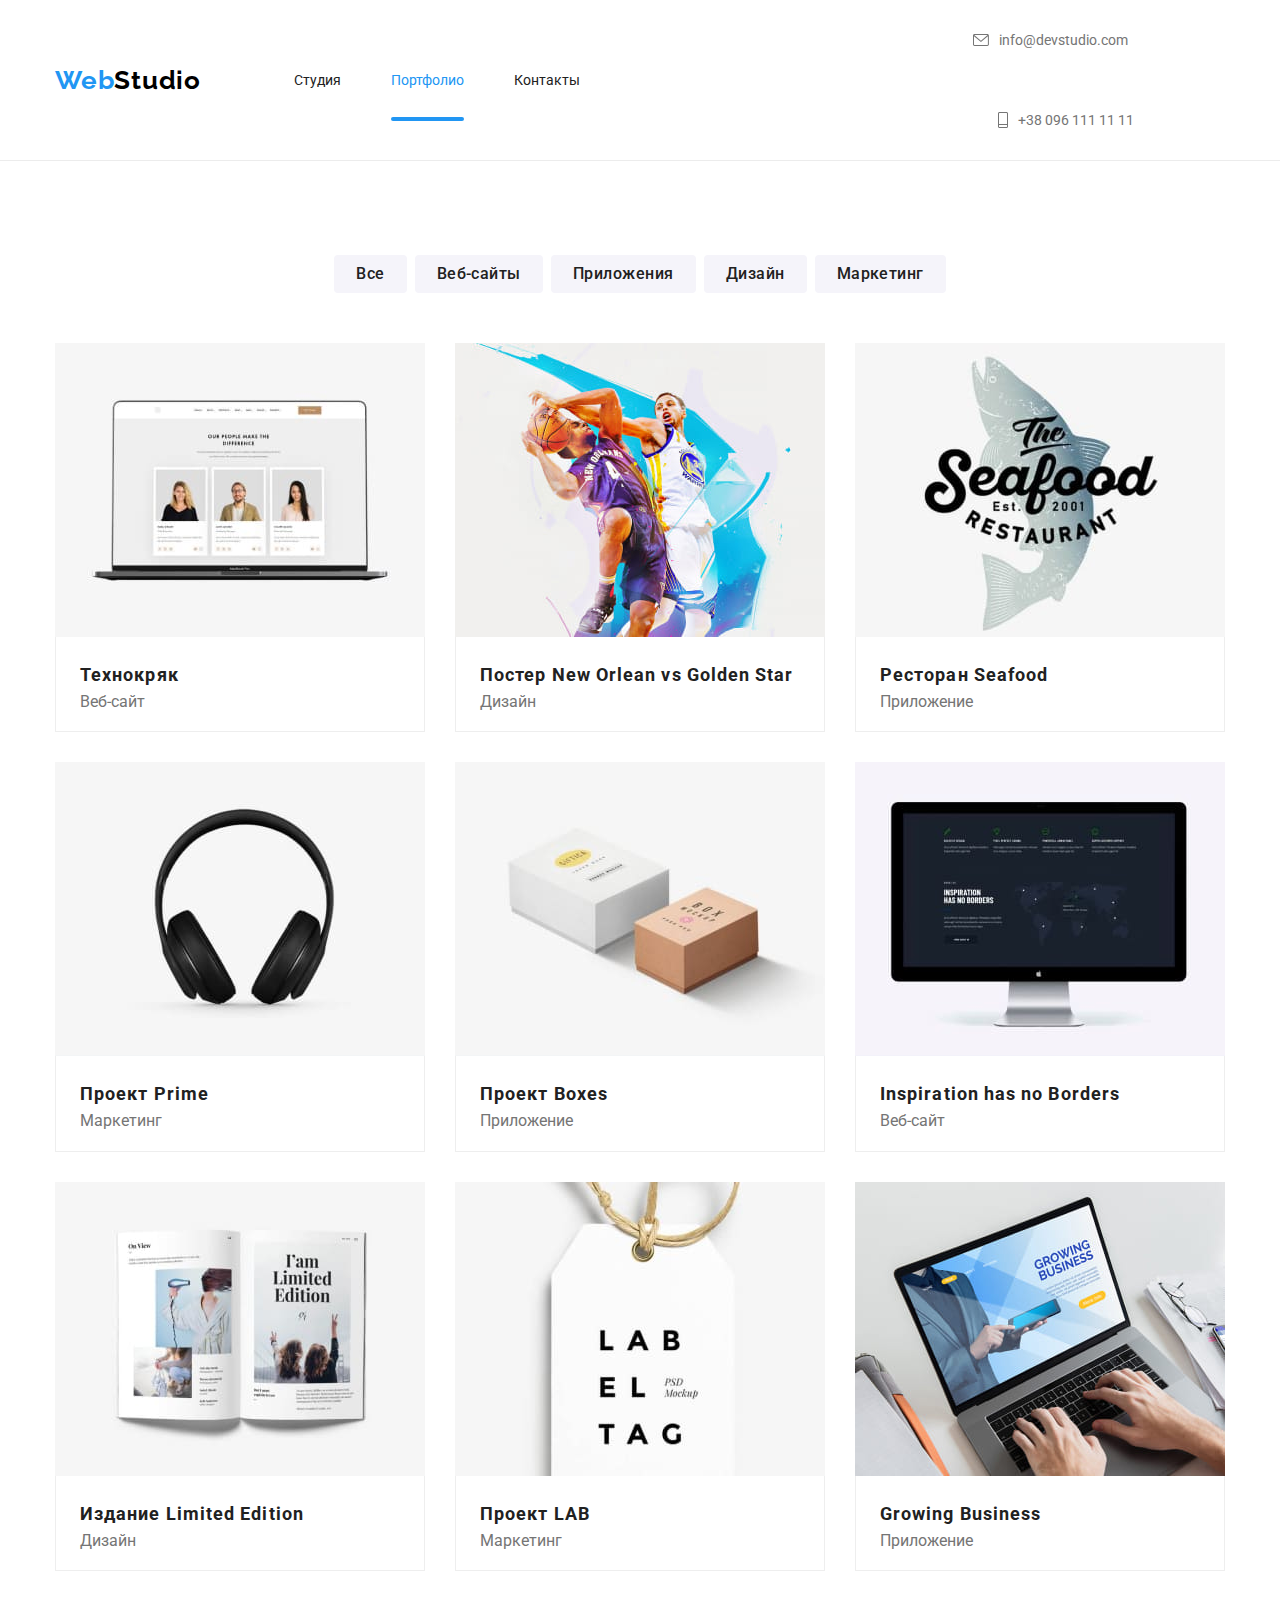
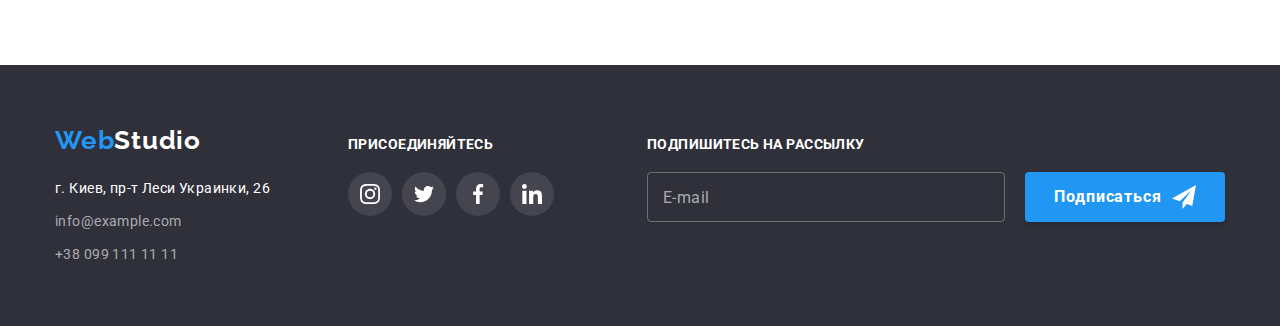
==== commit 6dc49ff8: "corrects bugs" ====
--- a/portfolio.html
+++ b/portfolio.html
@@ -1,537 +1,481 @@
 <!DOCTYPE html>
 <html lang="ru">
-   <head>
-      <meta charset="UTF-8" />
-      <meta http-equiv="X-UA-Compatible" content="IE=edge" />
-      <meta name="viewport" content="width=device-width, initial-scale=1.0" />
-      <meta name="description" content="HW8" />
-      <link rel="preconnect" href="https://fonts.googleapis.com" />
-      <link rel="preconnect" href="https://fonts.gstatic.com" crossorigin />
-      <link
-         href="https://fonts.googleapis.com/css2?family=Raleway:wght@700&family=Roboto:wght@400;500;700;900&display=swap"
-         rel="stylesheet"
-      />
-      <link
-         rel="stylesheet"
-         href="https://cdnjs.cloudflare.com/ajax/libs/modern-normalize/1.1.0/modern-normalize.min.css"
-      />
-      <link rel="stylesheet" href="./css/main.min.css" />
-      <title>Портфолио</title>
-   </head>
-
-   <body>
-      <header class="header">
-         <div class="container">
-            <a href="./index.html" class="logo">
-               <span class="logo__first-part">Web</span>
-               <span class="logo__second-part--header">Studio</span>
-            </a>
-
-            <nav class="nav">
-               <ul class="nav__list">
+
+<head>
+   <meta charset="UTF-8" />
+   <meta http-equiv="X-UA-Compatible" content="IE=edge" />
+   <meta name="viewport" content="width=device-width, initial-scale=1.0" />
+   <meta name="description" content="HW8" />
+   <link rel="preconnect" href="https://fonts.googleapis.com" />
+   <link rel="preconnect" href="https://fonts.gstatic.com" crossorigin />
+   <link
+      href="https://fonts.googleapis.com/css2?family=Raleway:wght@700&family=Roboto:wght@400;500;700;900&display=swap"
+      rel="stylesheet" />
+   <link rel="stylesheet"
+      href="https://cdnjs.cloudflare.com/ajax/libs/modern-normalize/1.1.0/modern-normalize.min.css" />
+   <link rel="stylesheet" href="./css/main.min.css" />
+   <title>Портфолио</title>
+</head>
+
+<body>
+   <header class="header">
+      <div class="container">
+         <a href="./index.html" class="logo">
+            <span class="logo__first-part">Web</span>
+            <span class="logo__second-part--header">Studio</span>
+         </a>
+
+         <nav class="nav">
+            <button type="button" class="menu__btn" aria-expanded="false" aria-controls="menu">
+               <svg width="40" height="40" aria-label="Переключатель мобильного меню">
+                  <use class="icon-menu-open" href="images/icons.svg#icon-menu-open"></use>
+                  <use class="icon-menu-close" href="images/icons.svg#icon-menu-close"></use>
+               </svg>
+            </button>
+
+            <div class="menu" id="menu">
+               <ul class="nav-pages__list">
                   <li class="nav__item">
-                     <a href="./index.html" class="nav__link">Студия</a>
+                     <a href="./index.html" class="nav__link ">Студия</a>
                   </li>
                   <li class="nav__item">
                      <a href="./portfolio.html" class="nav__link current">Портфолио</a>
                   </li>
                   <li class="nav__item">
-                     <a href="" class="nav__link">Контакты</a>
+                     <a href="#" class="nav__link">Контакты</a>
                   </li>
                </ul>
-            </nav>
-
-            <div class="header-address">
-               <ul class="header-address__list">
-                  <li class="header-address__item">
-                     <a href="mailto:info@devstudio.com" class="header-address__email">
-                        <svg class="header-address__icon--envelope" width="16" height="12">
+
+               <ul class="nav-address__list">
+                  <li class="nav-address__item">
+                     <a href="mailto:info@devstudio.com" class="nav-address__email">
+                        <svg class="nav-address__icon--envelope" width="16" height="12">
                            <use href="images/icons.svg#icon-envelope"></use>
                         </svg>
                         info@devstudio.com
                      </a>
                   </li>
-                  <li class="header-address__item">
-                     <a href="tel:+380961111111" class="header-address__phone">
-                        <svg class="header-address__icon--phone" width="10" height="16">
+                  <li class="nav-address__item">
+                     <a href="tel:+380961111111" class="nav-address__phone">
+                        <svg class="nav-address__icon--phone" width="10" height="16">
                            <use href="images/icons.svg#icon-phone"></use>
                         </svg>
                         +38 096 111 11 11
                      </a>
                   </li>
                </ul>
+
+               <ul class="nav-social__list">
+                  <li class="nav-social__item">
+                     <a href="https://www.instagram.com/" class="nav-social__link">Instagram</a>
+                  </li>
+
+                  <li class="nav-social__item">
+                     <a href="https://twitter.com/" class="nav-social__link">Twitter</a>
+                  </li>
+
+                  <li class="nav-social__item">
+                     <a href="https://www.facebook.com/" class="nav-social__link">Facebook</a>
+                  </li>
+
+                  <li class="nav-social__item">
+                     <a href="https://www.linkedin.com/" class="nav-social__link">LinkedIn</a>
+                  </li>
+               </ul>
             </div>
-         </div>
-      </header>
-
-      <main>
-         <section class="portfolio">
-            <div class="container">
-               <h1 class="visually-hidden">Наше портфолио</h1>
-               <ul class="filter">
-                  <li class="filter__item">
-                     <button type="button" class="filter__btn">Все</button>
-                  </li>
-                  <li class="filter__item">
-                     <button type="button" class="filter__btn">Веб-сайты</button>
-                  </li>
-                  <li class="filter__item">
-                     <button type="button" class="filter__btn">Приложения</button>
-                  </li>
-                  <li class="filter__item">
-                     <button type="button" class="filter__btn">Дизайн</button>
-                  </li>
-                  <li class="filter__item">
-                     <button type="button" class="filter__btn">Маркетинг</button>
-                  </li>
-               </ul>
-
-               <ul class="projects">
-                  <li class="project__item">
-                     <a href="#" class="project__link">
-                        <div class="project__wrapper">
-                           <picture>
-                              <source
-                                 srcset="
+         </nav>
+      </div>
+   </header>
+
+   <main>
+      <section class="portfolio">
+         <div class="container">
+            <h1 class="visually-hidden">Наше портфолио</h1>
+            <ul class="filter">
+               <li class="filter__item">
+                  <button type="button" class="filter__btn">Все</button>
+               </li>
+               <li class="filter__item">
+                  <button type="button" class="filter__btn">Веб-сайты</button>
+               </li>
+               <li class="filter__item">
+                  <button type="button" class="filter__btn">Приложения</button>
+               </li>
+               <li class="filter__item">
+                  <button type="button" class="filter__btn">Дизайн</button>
+               </li>
+               <li class="filter__item">
+                  <button type="button" class="filter__btn">Маркетинг</button>
+               </li>
+            </ul>
+
+            <ul class="projects">
+               <li class="project__item">
+                  <a href="#" class="project__link">
+                     <div class="project__wrapper">
+                        <picture>
+                           <source srcset="
                                     ./images/pc/project-1-pc-1x.jpg 1x,
                                     ./images/pc/project-1-pc-2x.jpg 2x
-                                 "
-                                 media="(min-width:1200px)"
-                              />
-                              <source
-                                 srcset="
+                                 " media="(min-width:1200px)" />
+                           <source srcset="
                                     ./images/tab/project-1-tab-1x.jpg 1x,
                                     ./images/tab/project-1-tab-2x.jpg 2x
-                                 "
-                                 media="(min-width:768px)"
-                              />
-                              <source
-                                 srcset="
+                                 " media="(min-width:768px)" />
+                           <source srcset="
                                     ./images/mob/project-1-mob-1x.jpg 1x,
                                     ./images/mob/project-1-mob-2x.jpg 2x
-                                 "
-                              />
-                              <img src="./images/pc/project-1-pc-1x.jpg" alt="Веб-сайт" />
-                           </picture>
-                           <p class="project__text-popup">
-                              Технокряк это современная площадка распространения коронавируса.
-                              Компании используют эту платформу для цифрового шпионажа и атак на
-                              защищённые сервера конкурентов.
-                           </p>
-                        </div>
-                        <div class="project__description">
-                           <h2 class="project__title">Технокряк</h2>
-                           <p class="project__text">Веб-сайт</p>
-                        </div>
-                     </a>
-                  </li>
-
-                  <li class="project__item">
-                     <a href="#" class="project__link">
-                        <div class="project__wrapper">
-                           <picture>
-                              <source
-                                 srcset="
+                                 " />
+                           <img src="./images/pc/project-1-pc-1x.jpg" alt="Веб-сайт" />
+                        </picture>
+                        <p class="project__text-popup">
+                           Технокряк это современная площадка распространения коронавируса.
+                           Компании используют эту платформу для цифрового шпионажа и атак на
+                           защищённые сервера конкурентов.
+                        </p>
+                     </div>
+                     <div class="project__description">
+                        <h2 class="project__title">Технокряк</h2>
+                        <p class="project__text">Веб-сайт</p>
+                     </div>
+                  </a>
+               </li>
+
+               <li class="project__item">
+                  <a href="#" class="project__link">
+                     <div class="project__wrapper">
+                        <picture>
+                           <source srcset="
                                     ./images/pc/project-2-pc-1x.jpg 1x,
                                     ./images/pc/project-2-pc-2x.jpg 2x
-                                 "
-                                 media="(min-width:1200px)"
-                              />
-                              <source
-                                 srcset="
+                                 " media="(min-width:1200px)" />
+                           <source srcset="
                                     ./images/tab/project-2-tab-1x.jpg 1x,
                                     ./images/tab/project-2-tab-2x.jpg 2x
-                                 "
-                                 media="(min-width:768px)"
-                              />
-                              <source
-                                 srcset="
+                                 " media="(min-width:768px)" />
+                           <source srcset="
                                     ./images/mob/project-2-mob-1x.jpg 1x,
                                     ./images/mob/project-2-mob-2x.jpg 2x
-                                 "
-                              />
-                              <img src="./images/pc/project-2-pc-1x.jpg" alt="Постер" />
-                           </picture>
-                           <p class="project__text-popup">
-                              Технокряк это современная площадка распространения коронавируса.
-                              Компании используют эту платформу для цифрового шпионажа и атак на
-                              защищённые сервера конкурентов.
-                           </p>
-                        </div>
-                        <div class="project__description">
-                           <h2 class="project__title">Постер New Orlean vs Golden Star</h2>
-                           <p class="project__text">Дизайн</p>
-                        </div>
-                     </a>
-                  </li>
-
-                  <li class="project__item">
-                     <a href="#" class="project__link">
-                        <div class="project__wrapper">
-                           <picture>
-                              <source
-                                 srcset="
+                                 " />
+                           <img src="./images/pc/project-2-pc-1x.jpg" alt="Постер" />
+                        </picture>
+                        <p class="project__text-popup">
+                           Технокряк это современная площадка распространения коронавируса.
+                           Компании используют эту платформу для цифрового шпионажа и атак на
+                           защищённые сервера конкурентов.
+                        </p>
+                     </div>
+                     <div class="project__description">
+                        <h2 class="project__title">Постер New Orlean vs Golden Star</h2>
+                        <p class="project__text">Дизайн</p>
+                     </div>
+                  </a>
+               </li>
+
+               <li class="project__item">
+                  <a href="#" class="project__link">
+                     <div class="project__wrapper">
+                        <picture>
+                           <source srcset="
                                     ./images/pc/project-3-pc-1x.jpg 1x,
                                     ./images/pc/project-3-pc-2x.jpg 2x
-                                 "
-                                 media="(min-width:1200px)"
-                              />
-                              <source
-                                 srcset="
+                                 " media="(min-width:1200px)" />
+                           <source srcset="
                                     ./images/tab/project-3-tab-1x.jpg 1x,
                                     ./images/tab/project-3-tab-2x.jpg 2x
-                                 "
-                                 media="(min-width:768px)"
-                              />
-                              <source
-                                 srcset="
+                                 " media="(min-width:768px)" />
+                           <source srcset="
                                     ./images/mob/project-3-mob-1x.jpg 1x,
                                     ./images/mob/project-3-mob-2x.jpg 2x
-                                 "
-                              />
-                              <img src="./images/pc/project-3-pc-1x.jpg" alt="Логотип ресторана" />
-                           </picture>
-                           <p class="project__text-popup">
-                              Технокряк это современная площадка распространения коронавируса.
-                              Компании используют эту платформу для цифрового шпионажа и атак на
-                              защищённые сервера конкурентов.
-                           </p>
-                        </div>
-                        <div class="project__description">
-                           <h2 class="project__title">Ресторан Seafood</h2>
-                           <p class="project__text">Приложение</p>
-                        </div>
-                     </a>
-                  </li>
-
-                  <li class="project__item">
-                     <a href="#" class="project__link">
-                        <div class="project__wrapper">
-                           <picture>
-                              <source
-                                 srcset="
+                                 " />
+                           <img src="./images/pc/project-3-pc-1x.jpg" alt="Логотип ресторана" />
+                        </picture>
+                        <p class="project__text-popup">
+                           Технокряк это современная площадка распространения коронавируса.
+                           Компании используют эту платформу для цифрового шпионажа и атак на
+                           защищённые сервера конкурентов.
+                        </p>
+                     </div>
+                     <div class="project__description">
+                        <h2 class="project__title">Ресторан Seafood</h2>
+                        <p class="project__text">Приложение</p>
+                     </div>
+                  </a>
+               </li>
+
+               <li class="project__item">
+                  <a href="#" class="project__link">
+                     <div class="project__wrapper">
+                        <picture>
+                           <source srcset="
                                     ./images/pc/project-4-pc-1x.jpg 1x,
                                     ./images/pc/project-4-pc-2x.jpg 2x
-                                 "
-                                 media="(min-width:1200px)"
-                              />
-                              <source
-                                 srcset="
+                                 " media="(min-width:1200px)" />
+                           <source srcset="
                                     ./images/tab/project-4-tab-1x.jpg 1x,
                                     ./images/tab/project-4-tab-2x.jpg 2x
-                                 "
-                                 media="(min-width:768px)"
-                              />
-                              <source
-                                 srcset="
+                                 " media="(min-width:768px)" />
+                           <source srcset="
                                     ./images/mob/project-4-mob-1x.jpg 1x,
                                     ./images/mob/project-4-mob-2x.jpg 2x
-                                 "
-                              />
-                              <img src="./images/pc/project-4-pc-1x.jpg" alt="Наушники" />
-                           </picture>
-                           <p class="project__text-popup">
-                              Технокряк это современная площадка распространения коронавируса.
-                              Компании используют эту платформу для цифрового шпионажа и атак на
-                              защищённые сервера конкурентов.
-                           </p>
-                        </div>
-                        <div class="project__description">
-                           <h2 class="project__title">Проект Prime</h2>
-                           <p class="project__text">Маркетинг</p>
-                        </div>
-                     </a>
-                  </li>
-
-                  <li class="project__item">
-                     <a href="#" class="project__link">
-                        <div class="project__wrapper">
-                           <picture>
-                              <source
-                                 srcset="
+                                 " />
+                           <img src="./images/pc/project-4-pc-1x.jpg" alt="Наушники" />
+                        </picture>
+                        <p class="project__text-popup">
+                           Технокряк это современная площадка распространения коронавируса.
+                           Компании используют эту платформу для цифрового шпионажа и атак на
+                           защищённые сервера конкурентов.
+                        </p>
+                     </div>
+                     <div class="project__description">
+                        <h2 class="project__title">Проект Prime</h2>
+                        <p class="project__text">Маркетинг</p>
+                     </div>
+                  </a>
+               </li>
+
+               <li class="project__item">
+                  <a href="#" class="project__link">
+                     <div class="project__wrapper">
+                        <picture>
+                           <source srcset="
                                     ./images/pc/project-5-pc-1x.jpg 1x,
                                     ./images/pc/project-5-pc-2x.jpg 2x
-                                 "
-                                 media="(min-width:1200px)"
-                              />
-                              <source
-                                 srcset="
+                                 " media="(min-width:1200px)" />
+                           <source srcset="
                                     ./images/tab/project-5-tab-1x.jpg 1x,
                                     ./images/tab/project-5-tab-2x.jpg 2x
-                                 "
-                                 media="(min-width:768px)"
-                              />
-                              <source
-                                 srcset="
+                                 " media="(min-width:768px)" />
+                           <source srcset="
                                     ./images/mob/project-5-mob-1x.jpg 1x,
                                     ./images/mob/project-5-mob-2x.jpg 2x
-                                 "
-                              />
-                              <img src="./images/pc/project-5-pc-1x.jpg" alt="Коробки" />
-                           </picture>
-                           <p class="project__text-popup">
-                              Технокряк это современная площадка распространения коронавируса.
-                              Компании используют эту платформу для цифрового шпионажа и атак на
-                              защищённые сервера конкурентов.
-                           </p>
-                        </div>
-                        <div class="project__description">
-                           <h2 class="project__title">Проект Boxes</h2>
-                           <p class="project__text">Приложение</p>
-                        </div>
-                     </a>
-                  </li>
-
-                  <li class="project__item">
-                     <a href="#" class="project__link">
-                        <div class="project__wrapper">
-                           <picture>
-                              <source
-                                 srcset="
+                                 " />
+                           <img src="./images/pc/project-5-pc-1x.jpg" alt="Коробки" />
+                        </picture>
+                        <p class="project__text-popup">
+                           Технокряк это современная площадка распространения коронавируса.
+                           Компании используют эту платформу для цифрового шпионажа и атак на
+                           защищённые сервера конкурентов.
+                        </p>
+                     </div>
+                     <div class="project__description">
+                        <h2 class="project__title">Проект Boxes</h2>
+                        <p class="project__text">Приложение</p>
+                     </div>
+                  </a>
+               </li>
+
+               <li class="project__item">
+                  <a href="#" class="project__link">
+                     <div class="project__wrapper">
+                        <picture>
+                           <source srcset="
                                     ./images/pc/project-6-pc-1x.jpg 1x,
                                     ./images/pc/project-6-pc-2x.jpg 2x
-                                 "
-                                 media="(min-width:1200px)"
-                              />
-                              <source
-                                 srcset="
+                                 " media="(min-width:1200px)" />
+                           <source srcset="
                                     ./images/tab/project-6-tab-1x.jpg 1x,
                                     ./images/tab/project-6-tab-2x.jpg 2x
-                                 "
-                                 media="(min-width:768px)"
-                              />
-                              <source
-                                 srcset="
+                                 " media="(min-width:768px)" />
+                           <source srcset="
                                     ./images/mob/project-6-mob-1x.jpg 1x,
                                     ./images/mob/project-6-mob-2x.jpg 2x
-                                 "
-                              />
-                              <img src="./images/pc/project-6-pc-1x.jpg" alt="Веб-сайт" />
-                           </picture>
-                           <p class="project__text-popup">
-                              Технокряк это современная площадка распространения коронавируса.
-                              Компании используют эту платформу для цифрового шпионажа и атак на
-                              защищённые сервера конкурентов.
-                           </p>
-                        </div>
-                        <div class="project__description">
-                           <h2 class="project__title">Inspiration has no Borders</h2>
-                           <p class="project__text">Веб-сайт</p>
-                        </div>
-                     </a>
-                  </li>
-
-                  <li class="project__item">
-                     <a href="#" class="project__link">
-                        <div class="project__wrapper">
-                           <picture>
-                              <source
-                                 srcset="
+                                 " />
+                           <img src="./images/pc/project-6-pc-1x.jpg" alt="Веб-сайт" />
+                        </picture>
+                        <p class="project__text-popup">
+                           Технокряк это современная площадка распространения коронавируса.
+                           Компании используют эту платформу для цифрового шпионажа и атак на
+                           защищённые сервера конкурентов.
+                        </p>
+                     </div>
+                     <div class="project__description">
+                        <h2 class="project__title">Inspiration has no Borders</h2>
+                        <p class="project__text">Веб-сайт</p>
+                     </div>
+                  </a>
+               </li>
+
+               <li class="project__item">
+                  <a href="#" class="project__link">
+                     <div class="project__wrapper">
+                        <picture>
+                           <source srcset="
                                     ./images/pc/project-7-pc-1x.jpg 1x,
                                     ./images/pc/project-7-pc-2x.jpg 2x
-                                 "
-                                 media="(min-width:1200px)"
-                              />
-                              <source
-                                 srcset="
+                                 " media="(min-width:1200px)" />
+                           <source srcset="
                                     ./images/tab/project-7-tab-1x.jpg 1x,
                                     ./images/tab/project-7-tab-2x.jpg 2x
-                                 "
-                                 media="(min-width:768px)"
-                              />
-                              <source
-                                 srcset="
+                                 " media="(min-width:768px)" />
+                           <source srcset="
                                     ./images/mob/project-7-mob-1x.jpg 1x,
                                     ./images/mob/project-7-mob-2x.jpg 2x
-                                 "
-                              />
-                              <img src="./images/pc/project-7-pc-1x.jpg" alt="Книга" />
-                           </picture>
-                           <p class="project__text-popup">
-                              Технокряк это современная площадка распространения коронавируса.
-                              Компании используют эту платформу для цифрового шпионажа и атак на
-                              защищённые сервера конкурентов.
-                           </p>
-                        </div>
-                        <div class="project__description">
-                           <h2 class="project__title">Издание Limited Edition</h2>
-                           <p class="project__text">Дизайн</p>
-                        </div>
-                     </a>
-                  </li>
-
-                  <li class="project__item">
-                     <a href="#" class="project__link">
-                        <div class="project__wrapper">
-                           <picture>
-                              <source
-                                 srcset="
+                                 " />
+                           <img src="./images/pc/project-7-pc-1x.jpg" alt="Книга" />
+                        </picture>
+                        <p class="project__text-popup">
+                           Технокряк это современная площадка распространения коронавируса.
+                           Компании используют эту платформу для цифрового шпионажа и атак на
+                           защищённые сервера конкурентов.
+                        </p>
+                     </div>
+                     <div class="project__description">
+                        <h2 class="project__title">Издание Limited Edition</h2>
+                        <p class="project__text">Дизайн</p>
+                     </div>
+                  </a>
+               </li>
+
+               <li class="project__item">
+                  <a href="#" class="project__link">
+                     <div class="project__wrapper">
+                        <picture>
+                           <source srcset="
                                     ./images/pc/project-8-pc-1x.jpg 1x,
                                     ./images/pc/project-8-pc-2x.jpg 2x
-                                 "
-                                 media="(min-width:1200px)"
-                              />
-                              <source
-                                 srcset="
+                                 " media="(min-width:1200px)" />
+                           <source srcset="
                                     ./images/tab/project-8-tab-1x.jpg 1x,
                                     ./images/tab/project-8-tab-2x.jpg 2x
-                                 "
-                                 media="(min-width:768px)"
-                              />
-                              <source
-                                 srcset="
+                                 " media="(min-width:768px)" />
+                           <source srcset="
                                     ./images/mob/project-8-mob-1x.jpg 1x,
                                     ./images/mob/project-8-mob-2x.jpg 2x
-                                 "
-                              />
-                              <img src="./images/pc/project-8-pc-1x.jpg" alt="Бирка" />
-                           </picture>
-                           <p class="project__text-popup">
-                              Технокряк это современная площадка распространения коронавируса.
-                              Компании используют эту платформу для цифрового шпионажа и атак на
-                              защищённые сервера конкурентов.
-                           </p>
-                        </div>
-                        <div class="project__description">
-                           <h2 class="project__title">Проект LAB</h2>
-                           <p class="project__text">Маркетинг</p>
-                        </div>
-                     </a>
-                  </li>
-
-                  <li class="project__item">
-                     <a href="#" class="project__link">
-                        <div class="project__wrapper">
-                           <picture>
-                              <source
-                                 srcset="
+                                 " />
+                           <img src="./images/pc/project-8-pc-1x.jpg" alt="Бирка" />
+                        </picture>
+                        <p class="project__text-popup">
+                           Технокряк это современная площадка распространения коронавируса.
+                           Компании используют эту платформу для цифрового шпионажа и атак на
+                           защищённые сервера конкурентов.
+                        </p>
+                     </div>
+                     <div class="project__description">
+                        <h2 class="project__title">Проект LAB</h2>
+                        <p class="project__text">Маркетинг</p>
+                     </div>
+                  </a>
+               </li>
+
+               <li class="project__item">
+                  <a href="#" class="project__link">
+                     <div class="project__wrapper">
+                        <picture>
+                           <source srcset="
                                     ./images/pc/project-9-pc-1x.jpg 1x,
                                     ./images/pc/project-9-pc-2x.jpg 2x
-                                 "
-                                 media="(min-width:1200px)"
-                              />
-                              <source
-                                 srcset="
+                                 " media="(min-width:1200px)" />
+                           <source srcset="
                                     ./images/tab/project-9-tab-1x.jpg 1x,
                                     ./images/tab/project-9-tab-2x.jpg 2x
-                                 "
-                                 media="(min-width:768px)"
-                              />
-                              <source
-                                 srcset="
+                                 " media="(min-width:768px)" />
+                           <source srcset="
                                     ./images/mob/project-9-mob-1x.jpg 1x,
                                     ./images/mob/project-9-mob-2x.jpg 2x
-                                 "
-                              />
-                              <img src="./images/pc/project-9-pc-1x.jpg" alt="Ноутбук" />
-                           </picture>
-                           <p class="project__text-popup">
-                              Технокряк это современная площадка распространения коронавируса.
-                              Компании используют эту платформу для цифрового шпионажа и атак на
-                              защищённые сервера конкурентов.
-                           </p>
-                        </div>
-                        <div class="project__description">
-                           <h2 class="project__title">Growing Business</h2>
-                           <p class="project__text">Приложение</p>
-                        </div>
+                                 " />
+                           <img src="./images/pc/project-9-pc-1x.jpg" alt="Ноутбук" />
+                        </picture>
+                        <p class="project__text-popup">
+                           Технокряк это современная площадка распространения коронавируса.
+                           Компании используют эту платформу для цифрового шпионажа и атак на
+                           защищённые сервера конкурентов.
+                        </p>
+                     </div>
+                     <div class="project__description">
+                        <h2 class="project__title">Growing Business</h2>
+                        <p class="project__text">Приложение</p>
+                     </div>
+                  </a>
+               </li>
+            </ul>
+         </div>
+      </section>
+   </main>
+
+   <footer class="footer">
+      <div class="container">
+         <div class="footer-address__container">
+            <a href="./index.html" class="logo">
+               <span class="logo__first-part">Web</span>
+               <span class="logo__second-part--footer">Studio</span>
+            </a>
+
+            <address class="footer-address">
+               <ul class="footer-address__list">
+                  <li class="footer-address__item">
+                     <a href="https://goo.gl/maps/oRimaYfx6mKXGupH7" target="_blank" class="footer-address__link--geo">
+                        г. Киев, пр-т Леси Украинки, 26
                      </a>
                   </li>
+                  <li class="footer-address__item">
+                     <a href="mailto:info@example.com" class="footer-address__link--email">
+                        info@example.com
+                     </a>
+                  </li>
+                  <li class="footer-address__item">
+                     <a href="tel:+380991111111" class="footer-address__link--phone">
+                        +38 099 111 11 11
+                     </a>
+                  </li>
                </ul>
-            </div>
-         </section>
-      </main>
-
-      <footer class="footer">
-         <div class="container">
-            <div class="footer-address__container">
-               <a href="./index.html" class="logo">
-                  <span class="logo__first-part">Web</span>
-                  <span class="logo__second-part--footer">Studio</span>
-               </a>
-
-               <address class="footer-address">
-                  <ul class="footer-address__list">
-                     <li class="footer-address__item">
-                        <a
-                           href="https://goo.gl/maps/oRimaYfx6mKXGupH7"
-                           target="_blank"
-                           class="footer-address__link--geo"
-                        >
-                           г. Киев, пр-т Леси Украинки, 26
-                        </a>
-                     </li>
-                     <li class="footer-address__item">
-                        <a href="mailto:info@example.com" class="footer-address__link--email">
-                           info@example.com
-                        </a>
-                     </li>
-                     <li class="footer-address__item">
-                        <a href="tel:+380991111111" class="footer-address__link--phone">
-                           +38 099 111 11 11
-                        </a>
-                     </li>
-                  </ul>
-               </address>
-            </div>
-
-            <div class="footer-social__container">
-               <h2 class="footer-social__title">Присоединяйтесь</h2>
-               <ul class="footer-social__list">
-                  <li class="footer-social__item">
-                     <a href="https://www.instagram.com/" class="footer-social__link"
-                        ><svg class="footer-social__icon" width="20" height="20">
-                           <use href="./images/icons.svg#icon-instagram"></use>
-                        </svg>
-                     </a>
-                  </li>
-
-                  <li class="footer-social__item">
-                     <a href="https://twitter.com/" class="footer-social__link">
-                        <svg class="footer-social__icon" width="20" height="20">
-                           <use href="./images/icons.svg#icon-twitter"></use>
-                        </svg>
-                     </a>
-                  </li>
-
-                  <li class="footer-social__item">
-                     <a href="https://www.facebook.com/" class="footer-social__link"
-                        ><svg class="footer-social__icon" width="20" height="20">
-                           <use href="./images/icons.svg#icon-facebook"></use>
-                        </svg>
-                     </a>
-                  </li>
-
-                  <li class="footer-social__item">
-                     <a href="https://www.linkedin.com/" class="footer-social__link">
-                        <svg class="footer-social__icon" width="20" height="20">
-                           <use href="./images/icons.svg#icon-linkedin"></use>
-                        </svg>
-                     </a>
-                  </li>
-               </ul>
-            </div>
-
-            <div class="footer-form__container">
-               <h2 class="footer-form__title">Подпишитесь на рассылку</h2>
-               <form name="footer-form" class="footer-form">
-                  <label class="footer-form__label">
-                     <input
-                        type="email"
-                        name="email"
-                        placeholder="E-mail"
-                        class="footer-form__input"
-                     />
-                  </label>
-                  <button type="submit" class="footer-form__btn">
-                     Подписаться
-                     <svg class="footer-form__icon" width="24" height="24">
-                        <use href="./images/icons.svg#icon-send"></use>
+            </address>
+         </div>
+
+         <div class="footer-social__container">
+            <h2 class="footer-social__title">Присоединяйтесь</h2>
+            <ul class="footer-social__list">
+               <li class="footer-social__item">
+                  <a href="https://www.instagram.com/" class="footer-social__link"><svg class="footer-social__icon"
+                        width="20" height="20">
+                        <use href="./images/icons.svg#icon-instagram"></use>
                      </svg>
-                  </button>
-               </form>
-            </div>
+                  </a>
+               </li>
+
+               <li class="footer-social__item">
+                  <a href="https://twitter.com/" class="footer-social__link">
+                     <svg class="footer-social__icon" width="20" height="20">
+                        <use href="./images/icons.svg#icon-twitter"></use>
+                     </svg>
+                  </a>
+               </li>
+
+               <li class="footer-social__item">
+                  <a href="https://www.facebook.com/" class="footer-social__link"><svg class="footer-social__icon"
+                        width="20" height="20">
+                        <use href="./images/icons.svg#icon-facebook"></use>
+                     </svg>
+                  </a>
+               </li>
+
+               <li class="footer-social__item">
+                  <a href="https://www.linkedin.com/" class="footer-social__link">
+                     <svg class="footer-social__icon" width="20" height="20">
+                        <use href="./images/icons.svg#icon-linkedin"></use>
+                     </svg>
+                  </a>
+               </li>
+            </ul>
          </div>
-      </footer>
-   </body>
-</html>
+
+         <div class="footer-form__container">
+            <h2 class="footer-form__title">Подпишитесь на рассылку</h2>
+            <form name="footer-form" class="footer-form">
+               <label class="footer-form__label">
+                  <input type="email" name="email" placeholder="E-mail" class="footer-form__input" />
+               </label>
+               <button type="submit" class="footer-form__btn">
+                  Подписаться
+                  <svg class="footer-form__icon" width="24" height="24">
+                     <use href="./images/icons.svg#icon-send"></use>
+                  </svg>
+               </button>
+            </form>
+         </div>
+      </div>
+   </footer>
+   <script src="./js/mobile-menu.js"></script>
+</body>
+
+</html>--- a/css/main.min.css
+++ b/css/main.min.css
@@ -1 +1 @@
-:root{--main-text-color: #757575;--main-title-color: #212121;--nav-text-color: #212121;--active-color: #2196f3;--main-timing-function: cubic-bezier(0.4, 0, 0.2, 1)}.menu__link,.project__link,.footer-address__link--email,.footer-address__link--phone,.footer-address__link--geo,.header-address__email,.header-address__phone,.nav__link,.logo{text-decoration:none;font-style:normal;color:inherit}.visually-hidden{position:absolute;white-space:nowrap;width:1px;height:1px;overflow:hidden;border:0;padding:0;clip:rect(0 0 0 0);-webkit-clip-path:inset(50%);clip-path:inset(50%);margin:-1px}body{font-family:"Roboto",sans-serif;color:var(--main-text-color);margin-left:auto;margin-right:auto}h1,h2,h3,h4,h5,h6,p,ul{margin:0;padding:0}ul{list-style-type:none}button{font-family:inherit;padding:0}img{display:block;max-width:100%;height:auto}.container{width:100%;margin:0 auto;padding-left:15px;padding-right:15px}@media screen and (min-width: 480px){.container{width:480px}}@media screen and (min-width: 768px){.container{width:768px}}@media screen and (min-width: 1200px){.container{width:1200px}}.header{border-bottom:#ececec solid 1px}.header .container{display:-webkit-box;display:-ms-flexbox;display:flex;-webkit-box-align:center;-ms-flex-align:center;align-items:center}@media screen and (max-width: 767px){.header .container{height:60px;position:relative}}.logo{display:-webkit-inline-box;display:-ms-inline-flexbox;display:inline-flex;font-family:"Raleway",sans-serif;font-weight:700;font-size:24px;line-height:1.1666666667;letter-spacing:.03em}@media screen and (min-width: 1200px){.logo{font-size:26px;line-height:1.1923076923}}.logo__first-part{color:#2196f3}.logo__second-part--header{color:#000}.logo__second-part--footer{color:#fff}.nav{display:none}@media screen and (min-width: 768px){.nav{display:block;margin-left:88px}}@media screen and (min-width: 1200px){.nav{margin-left:93px}}.nav__list{display:-webkit-box;display:-ms-flexbox;display:flex}.nav__item:not(:last-child){margin-right:50px}.nav__link{position:relative;display:block;padding-top:32px;padding-bottom:32px;font-weight:500;font-size:14px;line-height:1.1428571429;letter-spacing:.02em;color:var(--nav-text-color);-webkit-transition:color 250ms var(--main-timing-function);transition:color 250ms var(--main-timing-function)}.nav__link:hover,.nav__link:focus{color:var(--active-color)}.current{color:var(--active-color)}.current::after{content:"";position:absolute;bottom:-1px;display:block;width:100%;height:4px;border-radius:3px;background-color:var(--active-color)}.header-address{display:none}@media screen and (min-width: 768px){.header-address{display:block;margin-left:auto}}@media screen and (min-width: 1200px){.header-address__list{display:-webkit-box;display:-ms-flexbox;display:flex;-ms-flex-wrap:wrap;flex-wrap:wrap}}@media screen and (max-width: 1199px){.header-address__item:not(:last-child){margin-bottom:10px}}@media screen and (min-width: 1200px){.header-address__item:not(:last-child){margin-right:30px}}.header-address__email,.header-address__phone{display:-webkit-box;display:-ms-flexbox;display:flex;-webkit-box-align:center;-ms-flex-align:center;align-items:center;font-weight:500;font-size:12px;line-height:1.1666666667;letter-spacing:.02em;color:var(--main-text-color);-webkit-transition:color 250ms var(--main-timing-function);transition:color 250ms var(--main-timing-function)}@media screen and (min-width: 1200px){.header-address__email,.header-address__phone{padding:32px 0 32px 0;font-size:14px;line-height:1.1428571429}}.header-address__email:hover,.header-address__email:focus,.header-address__email:hover,.header-address__email:focus,.header-address__phone:hover,.header-address__phone:focus,.header-address__phone:hover,.header-address__phone:focus{color:var(--active-color)}.header-address__icon--envelope{margin-right:10px;fill:currentColor}.header-address__icon--phone{margin-right:10px;fill:currentColor}.hero{display:-webkit-box;display:-ms-flexbox;display:flex;-webkit-box-align:center;-ms-flex-align:center;align-items:center;max-width:480px;height:400px;margin-left:auto;margin-right:auto;background-color:#2f303a;background-position:center;background-repeat:no-repeat;background-size:cover;background-image:-webkit-gradient(linear, left top, left bottom, from(rgba(47, 48, 58, 0.4)), to(rgba(47, 48, 58, 0.4))),url(../images/mob/hero-mob-1x.jpg);background-image:linear-gradient(rgba(47, 48, 58, 0.4), rgba(47, 48, 58, 0.4)),url(../images/mob/hero-mob-1x.jpg)}@media(min-device-pixel-ratio: 2),(-webkit-min-device-pixel-ratio: 2),(min-resolution: 192dpi),(min-resolution: 2dppx){.hero{background-image:-webkit-gradient(linear, left top, left bottom, from(rgba(47, 48, 58, 0.4)), to(rgba(47, 48, 58, 0.4))),url(../images/mob/hero-mob-2x.jpg);background-image:linear-gradient(rgba(47, 48, 58, 0.4), rgba(47, 48, 58, 0.4)),url(../images/mob/hero-mob-2x.jpg)}}@media screen and (min-width: 768px){.hero{max-width:768px;background-image:-webkit-gradient(linear, left top, left bottom, from(rgba(47, 48, 58, 0.4)), to(rgba(47, 48, 58, 0.4))),url(../images/tab/hero-tab-1x.jpg);background-image:linear-gradient(rgba(47, 48, 58, 0.4), rgba(47, 48, 58, 0.4)),url(../images/tab/hero-tab-1x.jpg)}}@media screen and (min-width: 768px)and (min-device-pixel-ratio: 2),screen and (min-width: 768px)and (-webkit-min-device-pixel-ratio: 2),screen and (min-width: 768px)and (min-resolution: 192dpi),screen and (min-width: 768px)and (min-resolution: 2dppx){.hero{background-image:-webkit-gradient(linear, left top, left bottom, from(rgba(47, 48, 58, 0.4)), to(rgba(47, 48, 58, 0.4))),url(../images/tab/hero-tab-2x.jpg);background-image:linear-gradient(rgba(47, 48, 58, 0.4), rgba(47, 48, 58, 0.4)),url(../images/tab/hero-tab-2x.jpg)}}@media screen and (min-width: 1200px){.hero{max-width:1600px;height:600px;background-image:-webkit-gradient(linear, left top, left bottom, from(rgba(47, 48, 58, 0.4)), to(rgba(47, 48, 58, 0.4))),url(../images/pc/hero-pc-1x.jpg);background-image:linear-gradient(rgba(47, 48, 58, 0.4), rgba(47, 48, 58, 0.4)),url(../images/pc/hero-pc-1x.jpg)}}@media screen and (min-width: 1200px)and (min-device-pixel-ratio: 2),screen and (min-width: 1200px)and (-webkit-min-device-pixel-ratio: 2),screen and (min-width: 1200px)and (min-resolution: 192dpi),screen and (min-width: 1200px)and (min-resolution: 2dppx){.hero{background-image:-webkit-gradient(linear, left top, left bottom, from(rgba(47, 48, 58, 0.4)), to(rgba(47, 48, 58, 0.4))),url(../images/pc/hero-pc-2x.jpg);background-image:linear-gradient(rgba(47, 48, 58, 0.4), rgba(47, 48, 58, 0.4)),url(../images/pc/hero-pc-2x.jpg)}}.hero .container{width:100%;display:-webkit-box;display:-ms-flexbox;display:flex;-webkit-box-orient:vertical;-webkit-box-direction:normal;-ms-flex-direction:column;flex-direction:column;-webkit-box-align:center;-ms-flex-align:center;align-items:center}.hero__title{text-align:center;font-size:26px;line-height:1.6153846154;font-weight:900;letter-spacing:.06em;text-transform:uppercase;color:#fff}@media screen and (min-width: 1200px){.hero__title{font-size:44px;line-height:1.3636363636}}.hero__btn{display:block;width:200px;height:50px;margin-top:30px;font-weight:700;font-size:16px;line-height:1.875;letter-spacing:.06em;color:#fff;background-color:#2196f3;border-radius:4px;border:unset;cursor:pointer}.hero__btn:hover,.hero__btn:focus{background-color:#188ce8;-webkit-transition:background-color 250ms var(--main-timing-function);transition:background-color 250ms var(--main-timing-function)}.advantages{padding-top:60px;padding-bottom:60px}@media screen and (min-width: 1200px){.advantages{padding-top:94px;padding-bottom:94px}}@media screen and (min-width: 768px){.advantages__list{display:-webkit-box;display:-ms-flexbox;display:flex;-ms-flex-wrap:wrap;flex-wrap:wrap}}.advantages__item:not(:last-child){margin-bottom:30px}@media screen and (min-width: 768px){.advantages__item{width:calc((100% - 30px)/2)}.advantages__item:nth-child(2n+1){margin-right:30px}.advantages__item:nth-last-child(-n+2){margin-bottom:0px}}@media screen and (min-width: 1200px){.advantages__item{width:calc((100% - 90px)/4)}.advantages__item:nth-last-child(-n+4){margin-bottom:0px}.advantages__item:not(:last-child){margin-right:30px}}.advantages__icon{display:-webkit-box;display:-ms-flexbox;display:flex;-webkit-box-align:center;-ms-flex-align:center;align-items:center;-webkit-box-pack:center;-ms-flex-pack:center;justify-content:center;height:120px;margin-bottom:30px;border-radius:4px;background-color:#f5f4fa}.advantages__title{margin-bottom:10px;text-align:center;font-weight:700;font-size:14px;line-height:1.1428571429;letter-spacing:.03em;text-transform:uppercase;color:var(--main-title-color)}@media screen and (min-width: 768px){.advantages__title{text-align:left}}.advantages__text{font-size:14px;line-height:1.7142857143;letter-spacing:.03em}.works{display:none;text-align:center;padding-bottom:94px}@media screen and (min-width: 1200px){.works{display:block}}.works__title{margin-bottom:50px;font-weight:700;font-size:36px;line-height:1.1388888889;letter-spacing:.03em;color:var(--main-title-color)}.works__list{display:-webkit-box;display:-ms-flexbox;display:flex}.works__item:not(:last-child){margin-right:30px}.works__wrapper{position:relative}.works__text{position:absolute;height:70px;bottom:0;display:-webkit-box;display:-ms-flexbox;display:flex;-webkit-box-align:center;-ms-flex-align:center;align-items:center;-webkit-box-pack:center;-ms-flex-pack:center;justify-content:center;width:100%;font-weight:700;font-size:14px;line-height:1.1428571429;text-align:center;letter-spacing:.03em;text-transform:uppercase;color:#fff;background-color:rgba(47,48,58,.8)}.team{padding-top:60px;padding-bottom:60px;text-align:center;background-color:#f5f4fa}@media screen and (min-width: 1200px){.team{padding-top:94px;padding-bottom:94px}}.team__title{font-weight:700;letter-spacing:.03em;color:var(--main-title-color);font-size:28px;line-height:1.1785714286}@media screen and (min-width: 768px){.team__title{font-size:36px;line-height:1.1388888889}}.team__list{margin-top:50px}@media screen and (min-width: 768px){.team__list{display:-webkit-box;display:-ms-flexbox;display:flex;-ms-flex-wrap:wrap;flex-wrap:wrap}}.team__card:not(:last-child){margin-bottom:30px}@media screen and (min-width: 768px){.team__card{width:calc((100% - 30px)/2)}.team__card:nth-child(2n+1){margin-right:30px}.team__card:nth-last-child(-n+2){margin-bottom:0px}}@media screen and (min-width: 1200px){.team__card{width:calc((100% - 90px)/4)}.team__card:nth-last-child(-n+4){margin-bottom:0px}.team__card:not(:last-child){margin-right:30px}}.card{background-color:#fff;-webkit-box-shadow:0px 1px 3px rgba(0,0,0,.12),0px 1px 1px rgba(0,0,0,.14),0px 2px 1px rgba(0,0,0,.2);box-shadow:0px 1px 3px rgba(0,0,0,.12),0px 1px 1px rgba(0,0,0,.14),0px 2px 1px rgba(0,0,0,.2);border-radius:0px 0px 4px 4px}.card__description{padding-top:30px;padding-bottom:24px}@media screen and (min-width: 1200px){.card__description{padding-bottom:30px}}.card__title{font-weight:500;font-size:16px;line-height:1.1875;letter-spacing:.03em;color:var(--main-title-color)}.card__text{margin-top:10px;font-size:16px;line-height:1.1875;letter-spacing:.03em}.social{display:-webkit-box;display:-ms-flexbox;display:flex;-webkit-box-pack:center;-ms-flex-pack:center;justify-content:center;margin-top:16px}.social__item:not(:last-child){margin-right:10px}.social__link{display:-webkit-box;display:-ms-flexbox;display:flex;-webkit-box-align:center;-ms-flex-align:center;align-items:center;-webkit-box-pack:center;-ms-flex-pack:center;justify-content:center;width:44px;height:44px;border-radius:50%;-webkit-transition:background-color 250ms var(--main-timing-function);transition:background-color 250ms var(--main-timing-function)}.social__link:hover,.social__link:focus{background-color:var(--active-color)}.social__icon{fill:#afb1b8;-webkit-transition:fill 250ms var(--main-timing-function);transition:fill 250ms var(--main-timing-function)}.social__link:hover .social__icon,.social__link:focus .social__icon{fill:#fff}.clients{padding-top:60px;padding-bottom:60px;text-align:center}@media screen and (min-width: 1200px){.clients{padding-top:94px;padding-bottom:94px}}.clients__title{font-weight:700;letter-spacing:.03em;color:var(--main-title-color);margin-bottom:50px;font-size:28px;line-height:1.1785714286}@media screen and (min-width: 768px){.clients__title{font-size:36px;line-height:1.1388888889}}.clients__list{display:-webkit-box;display:-ms-flexbox;display:flex;-ms-flex-wrap:wrap;flex-wrap:wrap;-webkit-box-pack:center;-ms-flex-pack:center;justify-content:center}.clients__item{width:calc((100% - 30px)/2);height:92px;margin-bottom:30px;margin-right:30px}@media screen and (max-width: 767px){.clients__item:nth-child(2n){margin-right:0px}.clients__item:nth-last-child(-n+2){margin-bottom:0px}}@media screen and (min-width: 768px)and (max-width: 1199px){.clients__item{width:calc((100% - 60px)/3)}.clients__item:nth-child(3n){margin-right:0px}.clients__item:nth-last-child(-n+3){margin-bottom:0px}}@media screen and (min-width: 1200px){.clients__item{width:calc((100% - 150px)/6)}.clients__item:nth-child(6n){margin-right:0px}.clients__item:nth-last-child(-n+6){margin-bottom:0px}}.clients__link{display:-webkit-box;display:-ms-flexbox;display:flex;-webkit-box-align:center;-ms-flex-align:center;align-items:center;-webkit-box-pack:center;-ms-flex-pack:center;justify-content:center;width:100%;height:100%;border:1px solid #afb1b8;border-radius:4px;-webkit-transition:border-color 250ms var(--main-timing-function);transition:border-color 250ms var(--main-timing-function)}.clients__link:hover,.clients__link:focus{border-color:var(--active-color)}.clients__icon{fill:#afb1b8;-webkit-transition:fill 250ms var(--main-timing-function);transition:fill 250ms var(--main-timing-function)}.clients__link:hover .clients__icon,.clients__link:focus .clients__icon{fill:var(--active-color)}.footer{background-color:#2f303a;padding-top:60px;padding-bottom:60px;text-align:center}@media screen and (min-width: 768px){.footer .container{display:-webkit-box;display:-ms-flexbox;display:flex;-ms-flex-wrap:wrap;flex-wrap:wrap}}@media screen and (min-width: 1200px){.footer .container{-ms-flex-wrap:nowrap;flex-wrap:nowrap;text-align:left;-webkit-box-align:baseline;-ms-flex-align:baseline;align-items:baseline}}@media screen and (min-width: 768px){.footer-address__container{-webkit-box-flex:1;-ms-flex:1 1 50%;flex:1 1 50%}}@media screen and (min-width: 1200px){.footer-address__container{margin-right:70px;width:231px}}@media screen and (max-width: 767px){.footer-social__container{margin-top:60px}}@media screen and (min-width: 768px)and (max-width: 1199px){.footer-social__container{-webkit-box-flex:1;-ms-flex:1 1 50%;flex:1 1 50%}}@media screen and (min-width: 1200px){.footer-social__container{margin-right:93px}}.footer-social__title{font-weight:700;font-size:14px;line-height:1.1428571429;letter-spacing:.03em;text-transform:uppercase;color:#fff;margin-bottom:20px}.footer-social__list{display:-webkit-box;display:-ms-flexbox;display:flex;-webkit-box-pack:center;-ms-flex-pack:center;justify-content:center}.footer-social__item:not(:last-child){margin-right:10px}.footer-social__link{display:-webkit-box;display:-ms-flexbox;display:flex;-webkit-box-align:center;-ms-flex-align:center;align-items:center;-webkit-box-pack:center;-ms-flex-pack:center;justify-content:center;width:44px;height:44px;border-radius:50%;background-color:rgba(255,255,255,.1);-webkit-transition:background-color 250ms var(--main-timing-function);transition:background-color 250ms var(--main-timing-function)}.footer-social__link:hover,.footer-social__link:focus{background-color:var(--active-color)}.footer-social__icon{fill:#fff}@media screen and (min-width: 768px){.footer-form__container{-webkit-box-flex:1;-ms-flex:1 1 100%;flex:1 1 100%}}@media screen and (max-width: 1199px){.footer-form__container{margin-top:60px}}.footer-form__title{font-weight:700;font-size:14px;line-height:1.1428571429;letter-spacing:.03em;text-transform:uppercase;color:#fff;margin-bottom:20px}.footer-form{display:-webkit-box;display:-ms-flexbox;display:flex;-webkit-box-orient:vertical;-webkit-box-direction:normal;-ms-flex-direction:column;flex-direction:column;-webkit-box-align:center;-ms-flex-align:center;align-items:center}@media screen and (min-width: 1200px){.footer-form{-webkit-box-orient:horizontal;-webkit-box-direction:normal;-ms-flex-direction:row;flex-direction:row}}@media screen and (max-width: 767px){.footer-form__label{width:100%}}.footer-form__input{width:100%;height:50px;background-color:rgba(0,0,0,0);border:1px solid rgba(255,255,255,.3);border-radius:4px;padding:16px 15px;font-size:16px;line-height:1.25;letter-spacing:.03em;color:rgba(255,255,255,.6)}@media screen and (min-width: 768px){.footer-form__input{width:450px}}@media screen and (min-width: 1200px){.footer-form__input{width:358px}}.footer-form__input::-webkit-input-placeholder{font-size:16px;line-height:1.25;margin-left:16px;letter-spacing:.03em;color:rgba(255,255,255,.6)}.footer-form__input::-moz-placeholder{font-size:16px;line-height:1.25;margin-left:16px;letter-spacing:.03em;color:rgba(255,255,255,.6)}.footer-form__input:-ms-input-placeholder{font-size:16px;line-height:1.25;margin-left:16px;letter-spacing:.03em;color:rgba(255,255,255,.6)}.footer-form__input::-ms-input-placeholder{font-size:16px;line-height:1.25;margin-left:16px;letter-spacing:.03em;color:rgba(255,255,255,.6)}.footer-form__input::placeholder{font-size:16px;line-height:1.25;margin-left:16px;letter-spacing:.03em;color:rgba(255,255,255,.6)}.footer-form__btn{display:-webkit-box;display:-ms-flexbox;display:flex;-webkit-box-pack:center;-ms-flex-pack:center;justify-content:center;-webkit-box-align:center;-ms-flex-align:center;align-items:center;cursor:pointer;font-weight:700;font-size:16px;line-height:1.875;letter-spacing:.06em;color:#fff;background-color:#2196f3;border-radius:4px;-webkit-box-shadow:0px 4px 4px rgba(0,0,0,.15);box-shadow:0px 4px 4px rgba(0,0,0,.15);border:unset;width:200px;height:50px;padding:0;margin:20px}@media screen and (min-width: 1200px){.footer-form__btn{margin:0 0 0 20px}}.footer-form__btn:hover,.footer-form__btn:focus{background-color:#188ce8;-webkit-transition:background-color 250ms var(--main-timing-function);transition:background-color 250ms var(--main-timing-function)}.footer-form__icon{margin-left:10px;fill:#fff}.footer-address{margin-top:20px}.footer-address__item:not(:first-child){margin-top:8px}@media screen and (min-width: 1200px){.footer-address__item:not(:first-child){margin-top:9px}}.footer-address__link--geo{font-size:14px;line-height:1.7142857143;letter-spacing:.03em;color:#fff;-webkit-transition:color 250ms var(--main-timing-function);transition:color 250ms var(--main-timing-function)}.footer-address__link--geo:hover,.footer-address__link--geo:focus{color:var(--active-color)}.footer-address__link--email,.footer-address__link--phone{font-size:14px;line-height:1.7142857143;letter-spacing:.03em;color:rgba(255,255,255,.6);-webkit-transition:color 250ms var(--main-timing-function);transition:color 250ms var(--main-timing-function)}.footer-address__link--email:hover,.footer-address__link--email:focus,.footer-address__link--phone:hover,.footer-address__link--phone:focus{color:var(--active-color)}.backdrop{position:fixed;top:0;left:0;width:100vw;height:100vh;background-color:rgba(0,0,0,.2);-webkit-transition:opacity 250ms var(--main-timing-function),visibility 250ms var(--main-timing-function);transition:opacity 250ms var(--main-timing-function),visibility 250ms var(--main-timing-function)}.backdrop.is-hidden{opacity:0;visibility:hidden;pointer-events:none}.modal{position:absolute;top:50%;left:50%;-webkit-transform:translate(-50%, -50%) scale(1);transform:translate(-50%, -50%) scale(1);-webkit-transition:-webkit-transform 250ms var(--main-timing-function);transition:-webkit-transform 250ms var(--main-timing-function);transition:transform 250ms var(--main-timing-function);transition:transform 250ms var(--main-timing-function), -webkit-transform 250ms var(--main-timing-function);width:93.75%;padding:40px;background-color:#fff;-webkit-box-shadow:0px 1px 3px rgba(0,0,0,.12),0px 1px 1px rgba(0,0,0,.14),0px 2px 1px rgba(0,0,0,.2);box-shadow:0px 1px 3px rgba(0,0,0,.12),0px 1px 1px rgba(0,0,0,.14),0px 2px 1px rgba(0,0,0,.2);border-radius:4px}@media screen and (min-width: 480px){.modal{width:450px}}@media screen and (min-width: 1200px){.modal{width:528px}}.backdrop.is-hidden .modal{-webkit-transform:translate(-50%, -50%) scale(1.2);transform:translate(-50%, -50%) scale(1.2)}.modal__title{font-weight:700;font-size:20px;line-height:1.15;letter-spacing:.03em;color:#212121;text-align:center;margin-bottom:12px}.form__label{display:block;font-size:12px;line-height:1.1666666667;letter-spacing:.01em;color:#757575;margin-bottom:10px}.form__wrapper{display:block;position:relative;margin-top:4px}.form__input{width:100%;height:40px;border:1px solid rgba(33,33,33,.2);border-radius:4px;padding:0 0 0 42px;-webkit-transition:border-color 250ms var(--main-timing-function);transition:border-color 250ms var(--main-timing-function)}.form__input:not(:-moz-placeholder-shown){border-color:#2196f3;outline:none}.form__input:not(:-ms-input-placeholder){border-color:#2196f3;outline:none}.form__input:focus,.form__input:not(:placeholder-shown){border-color:#2196f3;outline:none}.form__icon{position:absolute;left:12px;top:50%;-webkit-transform:translateY(-50%);transform:translateY(-50%);-webkit-transition:fill 250ms var(--main-timing-function);transition:fill 250ms var(--main-timing-function)}.form__input:not(:-moz-placeholder-shown)+.form__icon{fill:#2196f3}.form__input:not(:-ms-input-placeholder)+.form__icon{fill:#2196f3}.form__input:not(:placeholder-shown)+.form__icon,.form__input:focus+.form__icon{fill:#2196f3}.form__textarea-label{display:block;font-size:12px;line-height:1.1666666667;letter-spacing:.01em;color:#757575;margin-bottom:20px}.form__textarea{display:block;width:100%;height:120px;resize:none;border:1px solid rgba(33,33,33,.2);border-radius:4px;margin-top:4px;padding:12px 16px;-webkit-transition:border-color 250ms var(--main-timing-function);transition:border-color 250ms var(--main-timing-function)}.form__textarea::-webkit-input-placeholder{font-weight:400;font-size:12px;line-height:1.1666666667;letter-spacing:.01em;color:rgba(117,117,117,.5)}.form__textarea::-moz-placeholder{font-weight:400;font-size:12px;line-height:1.1666666667;letter-spacing:.01em;color:rgba(117,117,117,.5)}.form__textarea:-ms-input-placeholder{font-weight:400;font-size:12px;line-height:1.1666666667;letter-spacing:.01em;color:rgba(117,117,117,.5)}.form__textarea::-ms-input-placeholder{font-weight:400;font-size:12px;line-height:1.1666666667;letter-spacing:.01em;color:rgba(117,117,117,.5)}.form__textarea::placeholder{font-weight:400;font-size:12px;line-height:1.1666666667;letter-spacing:.01em;color:rgba(117,117,117,.5)}.form__textarea:not(:-moz-placeholder-shown){border-color:#2196f3;outline:none}.form__textarea:not(:-ms-input-placeholder){border-color:#2196f3;outline:none}.form__textarea:focus,.form__textarea:not(:placeholder-shown){border-color:#2196f3;outline:none}.form__checkbox-label{position:relative;display:block;text-align:center;font-weight:400;font-size:12px;line-height:1.7142857143;letter-spacing:.03em;color:#757575}.form__checkbox-icon{border:2px solid #212121;border-radius:2px;fill:rgba(0,0,0,0);-webkit-transition:fill 250ms var(--main-timing-function),border 0ms var(--main-timing-function) 250ms;transition:fill 250ms var(--main-timing-function),border 0ms var(--main-timing-function) 250ms}.form__checkbox:checked~.form__checkbox-icon{fill:#2196f3;border:none}.form__contract-link{font-weight:normal;font-size:12px;line-height:1.7142857143;letter-spacing:.03em;-webkit-text-decoration-line:underline;text-decoration-line:underline;color:#2196f3}.form__btn{display:-webkit-box;display:-ms-flexbox;display:flex;-webkit-box-pack:center;-ms-flex-pack:center;justify-content:center;-webkit-box-align:center;-ms-flex-align:center;align-items:center;width:200px;height:50px;padding:0;margin:30px auto 0 auto;cursor:pointer;font-weight:700;font-size:16px;line-height:1.875;letter-spacing:.06em;color:#fff;background-color:#2196f3;border-radius:4px;-webkit-box-shadow:0px 4px 4px rgba(0,0,0,.15);box-shadow:0px 4px 4px rgba(0,0,0,.15);border:unset;-webkit-transition:background-color 250ms var(--main-timing-function);transition:background-color 250ms var(--main-timing-function)}.form__btn:hover,.form__btn:focus{background-color:#188ce8}.modal__btn--close{position:absolute;right:8px;top:8px;display:-webkit-box;display:-ms-flexbox;display:flex;-webkit-box-align:center;-ms-flex-align:center;align-items:center;-webkit-box-pack:center;-ms-flex-pack:center;justify-content:center;width:30px;height:30px;border-radius:50%;background:#fff;border:1px solid rgba(0,0,0,.1);cursor:pointer;padding:0;-webkit-transition:fill 250ms var(--main-timing-function);transition:fill 250ms var(--main-timing-function)}.modal__btn--close:hover,.modal__btn--close:focus{fill:var(--active-color)}.portfolio{padding-top:60px;padding-bottom:60px}@media screen and (min-width: 1200px){.portfolio{padding-top:94px;padding-bottom:94px}}.filter{display:-webkit-box;display:-ms-flexbox;display:flex;-ms-flex-wrap:wrap;flex-wrap:wrap;margin-bottom:35px}@media screen and (min-width: 768px){.filter{-webkit-box-pack:center;-ms-flex-pack:center;justify-content:center;margin-bottom:50px}}.filter__item{margin-bottom:15px}@media screen and (min-width: 768px){.filter__item{margin-bottom:0}}.filter__item:not(:last-child){margin-right:8px}.filter__btn{cursor:pointer;font-weight:500;font-size:16px;line-height:1.625;letter-spacing:.03em;background-color:#f5f4fa;color:#212121;border-radius:4px;border:none;padding:6px 22px;-webkit-transition:background-color 250ms var(--main-timing-function),color 250ms var(--main-timing-function),-webkit-box-shadow 250ms var(--main-timing-function);transition:background-color 250ms var(--main-timing-function),color 250ms var(--main-timing-function),-webkit-box-shadow 250ms var(--main-timing-function);transition:background-color 250ms var(--main-timing-function),color 250ms var(--main-timing-function),box-shadow 250ms var(--main-timing-function);transition:background-color 250ms var(--main-timing-function),color 250ms var(--main-timing-function),box-shadow 250ms var(--main-timing-function),-webkit-box-shadow 250ms var(--main-timing-function)}.filter__btn:hover,.filter__btn:focus{color:#fff;background-color:var(--active-color);-webkit-box-shadow:0px 3px 1px rgba(0,0,0,.1),0px 1px 2px rgba(0,0,0,.08),0px 2px 2px rgba(0,0,0,.12);box-shadow:0px 3px 1px rgba(0,0,0,.1),0px 1px 2px rgba(0,0,0,.08),0px 2px 2px rgba(0,0,0,.12)}@media screen and (min-width: 768px){.projects{display:-webkit-box;display:-ms-flexbox;display:flex;-ms-flex-wrap:wrap;flex-wrap:wrap}}@media screen and (max-width: 767px){.project__item:not(:last-child){margin-bottom:30px}}@media screen and (min-width: 768px)and (max-width: 1199px){.project__item{width:calc((100% - 30px)/2)}.project__item:not(:nth-child(2n)){margin-right:30px}.project__item:not(:nth-last-child(-n+2)){margin-bottom:30px}}@media screen and (min-width: 1200px){.project__item{width:calc((100% - 60px)/3)}.project__item:not(:nth-child(3n)){margin-right:30px}.project__item:not(:nth-last-child(-n+3)){margin-bottom:30px}}.project__link{display:block;-webkit-transition:-webkit-box-shadow 250ms var(--main-timing-function);transition:-webkit-box-shadow 250ms var(--main-timing-function);transition:box-shadow 250ms var(--main-timing-function);transition:box-shadow 250ms var(--main-timing-function), -webkit-box-shadow 250ms var(--main-timing-function)}.project__link:hover,.project__link:focus{-webkit-box-shadow:0px 1px 1px rgba(0,0,0,.12),0px 4px 4px rgba(0,0,0,.06),1px 4px 6px rgba(0,0,0,.16);box-shadow:0px 1px 1px rgba(0,0,0,.12),0px 4px 4px rgba(0,0,0,.06),1px 4px 6px rgba(0,0,0,.16)}.project__wrapper{position:relative;overflow:hidden}.project__text-popup{position:absolute;top:0;left:0;height:100%;padding:63px 24px;font-size:18px;line-height:1.5555555556;letter-spacing:.03em;color:#fff;background-color:rgba(33,150,243,.9);-webkit-transform:translateY(100%);transform:translateY(100%);-webkit-transition:-webkit-transform 250ms var(--main-timing-function);transition:-webkit-transform 250ms var(--main-timing-function);transition:transform 250ms var(--main-timing-function);transition:transform 250ms var(--main-timing-function), -webkit-transform 250ms var(--main-timing-function)}.project__link:hover .project__text-popup,.project__link:focus .project__text-popup{-webkit-transform:translateY(0);transform:translateY(0)}.project__description{border-right:1px solid #eee;border-bottom:1px solid #eee;border-left:1px solid #eee;padding:20px 24px}.project__title{font-weight:700;font-size:18px;line-height:2;letter-spacing:.06em;color:var(--main-title-color)}.projects__text{font-size:16px;line-height:1.875;letter-spacing:.03em;margin-top:4px}.menu-btn{position:absolute;right:15px;top:10px;display:-webkit-box;display:-ms-flexbox;display:flex;-webkit-box-pack:center;-ms-flex-pack:center;justify-content:center;-webkit-box-align:center;-ms-flex-align:center;align-items:center;margin:0;padding:0;border:unset;background-color:rgba(0,0,0,0);-webkit-transition:fill var(--main-timing-function) 100ms;transition:fill var(--main-timing-function) 100ms}@media screen and (min-width: 768px){.menu-btn{display:none}}.menu-btn:focus,.menu-btn:hover{fill:var(--active-color)}.menu{display:none;width:100vw;height:100vh;position:fixed;right:0;top:0;padding:48px 40px;background-color:#fff;-webkit-box-shadow:0px 4px 8px rgba(0,0,0,.04),0px 2px 4px rgba(0,0,0,.08),0px 1px 3px rgba(0,0,0,.16);box-shadow:0px 4px 8px rgba(0,0,0,.04),0px 2px 4px rgba(0,0,0,.08),0px 1px 3px rgba(0,0,0,.16)}@media screen and (min-width: 480px){.menu{width:480px}}@media screen and (min-width: 768px){.menu{display:none}}.menu__item:not(:last-child){margin-bottom:32px}.menu__link{font-weight:500;font-size:40px;line-height:47px;text-align:center;letter-spacing:.02em;color:#212121}/*# sourceMappingURL=main.min.css.map */+:root{--main-text-color: #757575;--main-title-color: #212121;--nav-text-color: #212121;--active-color: #2196f3;--main-timing-function: cubic-bezier(0.4, 0, 0.2, 1)}.project__link,.footer-address__link--email,.footer-address__link--phone,.footer-address__link--geo,.nav-social__link,.nav-address__email,.nav-address__phone,.nav__link,.logo{text-decoration:none;font-style:normal;color:inherit}.visually-hidden{position:absolute;white-space:nowrap;width:1px;height:1px;overflow:hidden;border:0;padding:0;clip:rect(0 0 0 0);-webkit-clip-path:inset(50%);clip-path:inset(50%);margin:-1px}body{font-family:"Roboto",sans-serif;color:var(--main-text-color);margin-left:auto;margin-right:auto}body.is-open{overflow:hidden}h1,h2,h3,h4,h5,h6,p,ul{margin:0;padding:0}ul{list-style-type:none}button{font-family:inherit;padding:0}img{display:block;max-width:100%;height:auto}.container{width:100%;margin:0 auto;padding-left:15px;padding-right:15px}@media screen and (min-width: 480px){.container{width:480px}}@media screen and (min-width: 768px){.container{width:768px}}@media screen and (min-width: 1200px){.container{width:1200px}}.header{border-bottom:#ececec solid 1px}.header .container{position:relative;display:-webkit-box;display:-ms-flexbox;display:flex;-webkit-box-align:center;-ms-flex-align:center;align-items:center}@media screen and (max-width: 767px){.header .container{height:60px}}.logo{display:-webkit-inline-box;display:-ms-inline-flexbox;display:inline-flex;font-family:"Raleway",sans-serif;font-weight:700;font-size:24px;line-height:1.1666666667;letter-spacing:.03em}@media screen and (min-width: 1200px){.logo{font-size:26px;line-height:1.1923076923}}.logo__first-part{color:#2196f3}.logo__second-part--header{color:#000}.logo__second-part--footer{color:#fff}@media screen and (min-width: 768px){.nav{margin-left:88px}}@media screen and (min-width: 1200px){.nav{margin-left:93px}}.menu__btn{display:-webkit-inline-box;display:-ms-inline-flexbox;display:inline-flex;margin:0;padding:0;border:none;background-color:rgba(0,0,0,0);position:absolute;right:15px;top:10px;z-index:4}.menu__btn .icon-menu-close{display:none}.menu__btn.is-open .icon-menu-close{display:block}.menu__btn.is-open .icon-menu-open{display:none}@media screen and (min-width: 768px){.menu__btn{display:none}}@media screen and (max-width: 767px){.menu{position:fixed;right:0;top:0;-webkit-transform:translateX(100%);transform:translateX(100%);-webkit-transition:-webkit-transform var(--main-timing-function) 250ms;transition:-webkit-transform var(--main-timing-function) 250ms;transition:transform var(--main-timing-function) 250ms;transition:transform var(--main-timing-function) 250ms, -webkit-transform var(--main-timing-function) 250ms;width:100vw;height:100vh;display:-webkit-box;display:-ms-flexbox;display:flex;-webkit-box-orient:vertical;-webkit-box-direction:normal;-ms-flex-direction:column;flex-direction:column;padding:48px 40px;text-align:left;background-color:#fff;overflow-y:auto;z-index:3}.menu.is-open{-webkit-transform:translateX(0);transform:translateX(0)}}@media screen and (min-width: 768px){.menu{display:-webkit-box;display:-ms-flexbox;display:flex}}@media screen and (min-width: 768px){.nav-pages__list{display:-webkit-box;display:-ms-flexbox;display:flex;-webkit-box-align:center;-ms-flex-align:center;align-items:center}}@media screen and (max-width: 767px){.nav__item:not(:last-child){margin-bottom:32px}}@media screen and (min-width: 768px){.nav__item:not(:last-child){margin-right:50px}}.nav__link{color:var(--nav-text-color);-webkit-transition:color var(--main-timing-function) 250ms;transition:color var(--main-timing-function) 250ms}.nav__link:hover,.nav__link:focus{color:var(--active-color)}@media screen and (max-width: 767px){.nav__link{display:block;font-weight:500;font-size:40px;line-height:47px;letter-spacing:.02em}}@media screen and (min-width: 768px){.nav__link{position:relative;display:block;padding-top:32px;padding-bottom:32px;font-size:14px;line-height:1.1428571429}}.current{color:var(--active-color)}@media screen and (min-width: 768px){.current::after{content:"";position:absolute;bottom:-1px;display:block;width:100%;height:4px;border-radius:3px;background-color:var(--active-color)}}@media screen and (max-width: 767px){.nav-address__list{margin-top:auto;display:-webkit-box;display:-ms-flexbox;display:flex;-webkit-box-orient:vertical;-webkit-box-direction:reverse;-ms-flex-direction:column-reverse;flex-direction:column-reverse}}@media screen and (min-width: 768px){.nav-address__list{display:-webkit-box;display:-ms-flexbox;display:flex;-webkit-box-orient:vertical;-webkit-box-direction:normal;-ms-flex-direction:column;flex-direction:column;-webkit-box-pack:center;-ms-flex-pack:center;justify-content:center;margin-left:95px}}@media screen and (min-width: 1200px){.nav-address__list{display:-webkit-box;display:-ms-flexbox;display:flex;-ms-flex-wrap:wrap;flex-wrap:wrap;-webkit-box-orient:horizontal;-webkit-box-direction:normal;-ms-flex-direction:row;flex-direction:row;margin-left:326px}}@media screen and (max-width: 767px){.nav-address__item{margin-bottom:32px}}@media screen and (min-width: 768px)and (max-width: 1199px){.nav-address__item:not(:last-child){margin-bottom:10px}}@media screen and (min-width: 1200px){.nav-address__item:not(:last-child){margin-right:30px}}.nav-address__email,.nav-address__phone{display:block;color:var(--main-text-color);-webkit-transition:color 250ms var(--main-timing-function);transition:color 250ms var(--main-timing-function)}@media screen and (min-width: 768px){.nav-address__email,.nav-address__phone{display:-webkit-box;display:-ms-flexbox;display:flex;-webkit-box-align:center;-ms-flex-align:center;align-items:center;font-size:12px;line-height:1.1666666667}}@media screen and (min-width: 1200px){.nav-address__email,.nav-address__phone{padding:32px 0 32px 0;font-size:14px;line-height:1.1428571429}}.nav-address__email:hover,.nav-address__email:focus,.nav-address__email:hover,.nav-address__email:focus,.nav-address__phone:hover,.nav-address__phone:focus,.nav-address__phone:hover,.nav-address__phone:focus{color:var(--active-color)}@media screen and (max-width: 767px){.nav-address__phone{font-weight:500;font-size:34px;line-height:1.1764705882;letter-spacing:.02em;color:var(--active-color)}}@media screen and (max-width: 479px){.nav-address__phone{font-size:calc(27px + 23*(100vw - 320px)/480);letter-spacing:.01em}}@media screen and (max-width: 767px){.nav-address__email{font-size:24px;line-height:28px}}@media screen and (max-width: 767px){.nav-address__icon--envelope,.nav-address__icon--phone{display:none}}@media screen and (min-width: 768px){.nav-address__icon--envelope,.nav-address__icon--phone{margin-right:10px;fill:currentColor}}.nav-social__list{display:-webkit-box;display:-ms-flexbox;display:flex;margin-top:64px}@media screen and (min-width: 768px){.nav-social__list{display:none}}.nav-social__item{position:relative}.nav-social__item:not(:last-child){margin-right:20px}.nav-social__item:not(:last-child):after{content:"";display:block;position:absolute;right:-11px;top:0;width:1px;height:100%;border:1px solid rgba(33,33,33,.2)}.nav-social__link{display:block;font-weight:500;font-size:18px;line-height:22px;letter-spacing:.02em;color:var(--active-color)}@media screen and (max-width: 479px){.nav-social__link{font-size:calc(11px + 23*(100vw - 320px)/480);letter-spacing:.01em}}.hero{display:-webkit-box;display:-ms-flexbox;display:flex;-webkit-box-align:center;-ms-flex-align:center;align-items:center;max-width:480px;height:400px;margin-left:auto;margin-right:auto;background-color:#2f303a;background-position:center;background-repeat:no-repeat;background-size:cover;background-image:-webkit-gradient(linear, left top, left bottom, from(rgba(47, 48, 58, 0.4)), to(rgba(47, 48, 58, 0.4))),url(../images/mob/hero-mob-1x.jpg);background-image:linear-gradient(rgba(47, 48, 58, 0.4), rgba(47, 48, 58, 0.4)),url(../images/mob/hero-mob-1x.jpg)}@media(min-device-pixel-ratio: 2),(-webkit-min-device-pixel-ratio: 2),(min-resolution: 192dpi),(min-resolution: 2dppx){.hero{background-image:-webkit-gradient(linear, left top, left bottom, from(rgba(47, 48, 58, 0.4)), to(rgba(47, 48, 58, 0.4))),url(../images/mob/hero-mob-2x.jpg);background-image:linear-gradient(rgba(47, 48, 58, 0.4), rgba(47, 48, 58, 0.4)),url(../images/mob/hero-mob-2x.jpg)}}@media screen and (min-width: 768px){.hero{max-width:768px;background-image:-webkit-gradient(linear, left top, left bottom, from(rgba(47, 48, 58, 0.4)), to(rgba(47, 48, 58, 0.4))),url(../images/tab/hero-tab-1x.jpg);background-image:linear-gradient(rgba(47, 48, 58, 0.4), rgba(47, 48, 58, 0.4)),url(../images/tab/hero-tab-1x.jpg)}}@media screen and (min-width: 768px)and (min-device-pixel-ratio: 2),screen and (min-width: 768px)and (-webkit-min-device-pixel-ratio: 2),screen and (min-width: 768px)and (min-resolution: 192dpi),screen and (min-width: 768px)and (min-resolution: 2dppx){.hero{background-image:-webkit-gradient(linear, left top, left bottom, from(rgba(47, 48, 58, 0.4)), to(rgba(47, 48, 58, 0.4))),url(../images/tab/hero-tab-2x.jpg);background-image:linear-gradient(rgba(47, 48, 58, 0.4), rgba(47, 48, 58, 0.4)),url(../images/tab/hero-tab-2x.jpg)}}@media screen and (min-width: 1200px){.hero{max-width:1600px;height:600px;background-image:-webkit-gradient(linear, left top, left bottom, from(rgba(47, 48, 58, 0.4)), to(rgba(47, 48, 58, 0.4))),url(../images/pc/hero-pc-1x.jpg);background-image:linear-gradient(rgba(47, 48, 58, 0.4), rgba(47, 48, 58, 0.4)),url(../images/pc/hero-pc-1x.jpg)}}@media screen and (min-width: 1200px)and (min-device-pixel-ratio: 2),screen and (min-width: 1200px)and (-webkit-min-device-pixel-ratio: 2),screen and (min-width: 1200px)and (min-resolution: 192dpi),screen and (min-width: 1200px)and (min-resolution: 2dppx){.hero{background-image:-webkit-gradient(linear, left top, left bottom, from(rgba(47, 48, 58, 0.4)), to(rgba(47, 48, 58, 0.4))),url(../images/pc/hero-pc-2x.jpg);background-image:linear-gradient(rgba(47, 48, 58, 0.4), rgba(47, 48, 58, 0.4)),url(../images/pc/hero-pc-2x.jpg)}}.hero .container{width:100%;display:-webkit-box;display:-ms-flexbox;display:flex;-webkit-box-orient:vertical;-webkit-box-direction:normal;-ms-flex-direction:column;flex-direction:column;-webkit-box-align:center;-ms-flex-align:center;align-items:center}.hero__title{text-align:center;font-size:26px;line-height:1.6153846154;font-weight:900;letter-spacing:.06em;text-transform:uppercase;color:#fff}@media screen and (min-width: 1200px){.hero__title{font-size:44px;line-height:1.3636363636}}.hero__btn{display:block;width:200px;height:50px;margin-top:30px;font-weight:700;font-size:16px;line-height:1.875;letter-spacing:.06em;color:#fff;background-color:#2196f3;border-radius:4px;border:unset;cursor:pointer}.hero__btn:hover,.hero__btn:focus{background-color:#188ce8;-webkit-transition:background-color 250ms var(--main-timing-function);transition:background-color 250ms var(--main-timing-function)}.advantages{padding-top:60px;padding-bottom:60px}@media screen and (min-width: 1200px){.advantages{padding-top:94px;padding-bottom:94px}}@media screen and (min-width: 768px){.advantages__list{display:-webkit-box;display:-ms-flexbox;display:flex;-ms-flex-wrap:wrap;flex-wrap:wrap}}.advantages__item:not(:last-child){margin-bottom:30px}@media screen and (min-width: 768px){.advantages__item{width:calc((100% - 30px)/2)}.advantages__item:nth-child(2n+1){margin-right:30px}.advantages__item:nth-last-child(-n+2){margin-bottom:0px}}@media screen and (min-width: 1200px){.advantages__item{width:calc((100% - 90px)/4)}.advantages__item:nth-last-child(-n+4){margin-bottom:0px}.advantages__item:not(:last-child){margin-right:30px}}.advantages__icon{display:-webkit-box;display:-ms-flexbox;display:flex;-webkit-box-align:center;-ms-flex-align:center;align-items:center;-webkit-box-pack:center;-ms-flex-pack:center;justify-content:center;height:120px;margin-bottom:30px;border-radius:4px;background-color:#f5f4fa}.advantages__title{margin-bottom:10px;text-align:center;font-weight:700;font-size:14px;line-height:1.1428571429;letter-spacing:.03em;text-transform:uppercase;color:var(--main-title-color)}@media screen and (min-width: 768px){.advantages__title{text-align:left}}.advantages__text{font-size:14px;line-height:1.7142857143;letter-spacing:.03em}.works{display:none;text-align:center;padding-bottom:94px}@media screen and (min-width: 1200px){.works{display:block}}.works__title{margin-bottom:50px;font-weight:700;font-size:36px;line-height:1.1388888889;letter-spacing:.03em;color:var(--main-title-color)}.works__list{display:-webkit-box;display:-ms-flexbox;display:flex}.works__item:not(:last-child){margin-right:30px}.works__wrapper{position:relative}.works__text{position:absolute;height:70px;bottom:0;display:-webkit-box;display:-ms-flexbox;display:flex;-webkit-box-align:center;-ms-flex-align:center;align-items:center;-webkit-box-pack:center;-ms-flex-pack:center;justify-content:center;width:100%;font-weight:700;font-size:14px;line-height:1.1428571429;text-align:center;letter-spacing:.03em;text-transform:uppercase;color:#fff;background-color:rgba(47,48,58,.8)}.team{padding-top:60px;padding-bottom:60px;text-align:center;background-color:#f5f4fa}@media screen and (min-width: 1200px){.team{padding-top:94px;padding-bottom:94px}}.team__title{font-weight:700;letter-spacing:.03em;color:var(--main-title-color);font-size:28px;line-height:1.1785714286}@media screen and (min-width: 768px){.team__title{font-size:36px;line-height:1.1388888889}}.team__list{margin-top:50px}@media screen and (min-width: 768px){.team__list{display:-webkit-box;display:-ms-flexbox;display:flex;-ms-flex-wrap:wrap;flex-wrap:wrap}}.team__card:not(:last-child){margin-bottom:30px}@media screen and (min-width: 768px){.team__card{width:calc((100% - 30px)/2)}.team__card:nth-child(2n+1){margin-right:30px}.team__card:nth-last-child(-n+2){margin-bottom:0px}}@media screen and (min-width: 1200px){.team__card{width:calc((100% - 90px)/4)}.team__card:nth-last-child(-n+4){margin-bottom:0px}.team__card:not(:last-child){margin-right:30px}}.card{background-color:#fff;-webkit-box-shadow:0px 1px 3px rgba(0,0,0,.12),0px 1px 1px rgba(0,0,0,.14),0px 2px 1px rgba(0,0,0,.2);box-shadow:0px 1px 3px rgba(0,0,0,.12),0px 1px 1px rgba(0,0,0,.14),0px 2px 1px rgba(0,0,0,.2);border-radius:0px 0px 4px 4px}.card__description{padding-top:30px;padding-bottom:24px}@media screen and (min-width: 1200px){.card__description{padding-bottom:30px}}.card__title{font-weight:500;font-size:16px;line-height:1.1875;letter-spacing:.03em;color:var(--main-title-color)}.card__text{margin-top:10px;font-size:16px;line-height:1.1875;letter-spacing:.03em}.social{display:-webkit-box;display:-ms-flexbox;display:flex;-webkit-box-pack:center;-ms-flex-pack:center;justify-content:center;margin-top:16px}.social__item:not(:last-child){margin-right:10px}.social__link{display:-webkit-box;display:-ms-flexbox;display:flex;-webkit-box-align:center;-ms-flex-align:center;align-items:center;-webkit-box-pack:center;-ms-flex-pack:center;justify-content:center;width:44px;height:44px;border-radius:50%;-webkit-transition:background-color 250ms var(--main-timing-function);transition:background-color 250ms var(--main-timing-function)}.social__link:hover,.social__link:focus{background-color:var(--active-color)}.social__icon{fill:#afb1b8;-webkit-transition:fill 250ms var(--main-timing-function);transition:fill 250ms var(--main-timing-function)}.social__link:hover .social__icon,.social__link:focus .social__icon{fill:#fff}.clients{padding-top:60px;padding-bottom:60px;text-align:center}@media screen and (min-width: 1200px){.clients{padding-top:94px;padding-bottom:94px}}.clients__title{font-weight:700;letter-spacing:.03em;color:var(--main-title-color);margin-bottom:50px;font-size:28px;line-height:1.1785714286}@media screen and (min-width: 768px){.clients__title{font-size:36px;line-height:1.1388888889}}.clients__list{display:-webkit-box;display:-ms-flexbox;display:flex;-ms-flex-wrap:wrap;flex-wrap:wrap;-webkit-box-pack:center;-ms-flex-pack:center;justify-content:center}.clients__item{width:calc((100% - 30px)/2);height:92px;margin-bottom:30px;margin-right:30px}@media screen and (max-width: 767px){.clients__item:nth-child(2n){margin-right:0px}.clients__item:nth-last-child(-n+2){margin-bottom:0px}}@media screen and (min-width: 768px)and (max-width: 1199px){.clients__item{width:calc((100% - 60px)/3)}.clients__item:nth-child(3n){margin-right:0px}.clients__item:nth-last-child(-n+3){margin-bottom:0px}}@media screen and (min-width: 1200px){.clients__item{width:calc((100% - 150px)/6)}.clients__item:nth-child(6n){margin-right:0px}.clients__item:nth-last-child(-n+6){margin-bottom:0px}}.clients__link{display:-webkit-box;display:-ms-flexbox;display:flex;-webkit-box-align:center;-ms-flex-align:center;align-items:center;-webkit-box-pack:center;-ms-flex-pack:center;justify-content:center;width:100%;height:100%;border:1px solid #afb1b8;border-radius:4px;-webkit-transition:border-color 250ms var(--main-timing-function);transition:border-color 250ms var(--main-timing-function)}.clients__link:hover,.clients__link:focus{border-color:var(--active-color)}.clients__icon{fill:#afb1b8;-webkit-transition:fill 250ms var(--main-timing-function);transition:fill 250ms var(--main-timing-function)}.clients__link:hover .clients__icon,.clients__link:focus .clients__icon{fill:var(--active-color)}.footer{background-color:#2f303a;padding-top:60px;padding-bottom:60px;text-align:center}@media screen and (min-width: 768px){.footer .container{display:-webkit-box;display:-ms-flexbox;display:flex;-ms-flex-wrap:wrap;flex-wrap:wrap}}@media screen and (min-width: 1200px){.footer .container{-ms-flex-wrap:nowrap;flex-wrap:nowrap;text-align:left;-webkit-box-align:baseline;-ms-flex-align:baseline;align-items:baseline}}@media screen and (min-width: 768px){.footer-address__container{-webkit-box-flex:1;-ms-flex:1 1 50%;flex:1 1 50%}}@media screen and (min-width: 1200px){.footer-address__container{margin-right:70px;width:231px}}.footer-address{margin-top:20px}.footer-address__item:not(:first-child){margin-top:8px}@media screen and (min-width: 1200px){.footer-address__item:not(:first-child){margin-top:9px}}.footer-address__link--geo{font-size:14px;line-height:1.7142857143;letter-spacing:.03em;color:#fff;-webkit-transition:color 250ms var(--main-timing-function);transition:color 250ms var(--main-timing-function)}.footer-address__link--geo:hover,.footer-address__link--geo:focus{color:var(--active-color)}.footer-address__link--email,.footer-address__link--phone{font-size:14px;line-height:1.7142857143;letter-spacing:.03em;color:rgba(255,255,255,.6);-webkit-transition:color 250ms var(--main-timing-function);transition:color 250ms var(--main-timing-function)}.footer-address__link--email:hover,.footer-address__link--email:focus,.footer-address__link--phone:hover,.footer-address__link--phone:focus{color:var(--active-color)}@media screen and (max-width: 767px){.footer-social__container{margin-top:60px}}@media screen and (min-width: 768px)and (max-width: 1199px){.footer-social__container{-webkit-box-flex:1;-ms-flex:1 1 50%;flex:1 1 50%}}@media screen and (min-width: 1200px){.footer-social__container{margin-right:93px}}.footer-social__title{font-weight:700;font-size:14px;line-height:1.1428571429;letter-spacing:.03em;text-transform:uppercase;color:#fff;margin-bottom:20px}.footer-social__list{display:-webkit-box;display:-ms-flexbox;display:flex;-webkit-box-pack:center;-ms-flex-pack:center;justify-content:center}.footer-social__item:not(:last-child){margin-right:10px}.footer-social__link{display:-webkit-box;display:-ms-flexbox;display:flex;-webkit-box-align:center;-ms-flex-align:center;align-items:center;-webkit-box-pack:center;-ms-flex-pack:center;justify-content:center;width:44px;height:44px;border-radius:50%;background-color:rgba(255,255,255,.1);-webkit-transition:background-color 250ms var(--main-timing-function);transition:background-color 250ms var(--main-timing-function)}.footer-social__link:hover,.footer-social__link:focus{background-color:var(--active-color)}.footer-social__icon{fill:#fff}@media screen and (min-width: 768px){.footer-form__container{-webkit-box-flex:1;-ms-flex:1 1 100%;flex:1 1 100%}}@media screen and (max-width: 1199px){.footer-form__container{margin-top:60px}}.footer-form__title{font-weight:700;font-size:14px;line-height:1.1428571429;letter-spacing:.03em;text-transform:uppercase;color:#fff;margin-bottom:20px}.footer-form{display:-webkit-box;display:-ms-flexbox;display:flex;-webkit-box-orient:vertical;-webkit-box-direction:normal;-ms-flex-direction:column;flex-direction:column;-webkit-box-align:center;-ms-flex-align:center;align-items:center}@media screen and (min-width: 1200px){.footer-form{-webkit-box-orient:horizontal;-webkit-box-direction:normal;-ms-flex-direction:row;flex-direction:row}}@media screen and (max-width: 767px){.footer-form__label{width:100%}}.footer-form__input{width:100%;height:50px;background-color:rgba(0,0,0,0);border:1px solid rgba(255,255,255,.3);border-radius:4px;padding:16px 15px;font-size:16px;line-height:1.25;letter-spacing:.03em;color:rgba(255,255,255,.6)}@media screen and (min-width: 768px){.footer-form__input{width:450px}}@media screen and (min-width: 1200px){.footer-form__input{width:358px}}.footer-form__input::-webkit-input-placeholder{font-size:16px;line-height:1.25;margin-left:16px;letter-spacing:.03em;color:rgba(255,255,255,.6)}.footer-form__input::-moz-placeholder{font-size:16px;line-height:1.25;margin-left:16px;letter-spacing:.03em;color:rgba(255,255,255,.6)}.footer-form__input:-ms-input-placeholder{font-size:16px;line-height:1.25;margin-left:16px;letter-spacing:.03em;color:rgba(255,255,255,.6)}.footer-form__input::-ms-input-placeholder{font-size:16px;line-height:1.25;margin-left:16px;letter-spacing:.03em;color:rgba(255,255,255,.6)}.footer-form__input::placeholder{font-size:16px;line-height:1.25;margin-left:16px;letter-spacing:.03em;color:rgba(255,255,255,.6)}.footer-form__btn{display:-webkit-box;display:-ms-flexbox;display:flex;-webkit-box-pack:center;-ms-flex-pack:center;justify-content:center;-webkit-box-align:center;-ms-flex-align:center;align-items:center;cursor:pointer;font-weight:700;font-size:16px;line-height:1.875;letter-spacing:.06em;color:#fff;background-color:#2196f3;border-radius:4px;-webkit-box-shadow:0px 4px 4px rgba(0,0,0,.15);box-shadow:0px 4px 4px rgba(0,0,0,.15);border:unset;width:200px;height:50px;padding:0;margin:20px}@media screen and (min-width: 1200px){.footer-form__btn{margin:0 0 0 20px}}.footer-form__btn:hover,.footer-form__btn:focus{background-color:#188ce8;-webkit-transition:background-color 250ms var(--main-timing-function);transition:background-color 250ms var(--main-timing-function)}.footer-form__icon{margin-left:10px;fill:#fff}.backdrop{position:fixed;top:0;left:0;width:100vw;height:100vh;background-color:rgba(0,0,0,.2);-webkit-transition:opacity 250ms var(--main-timing-function),visibility 250ms var(--main-timing-function);transition:opacity 250ms var(--main-timing-function),visibility 250ms var(--main-timing-function);overflow-y:scroll;z-index:3}.backdrop.is-hidden{opacity:0;visibility:hidden;pointer-events:none}.modal{position:absolute;top:50%;left:50%;-webkit-transform:translate(-50%, -50%) scale(1);transform:translate(-50%, -50%) scale(1);-webkit-transition:-webkit-transform 250ms var(--main-timing-function);transition:-webkit-transform 250ms var(--main-timing-function);transition:transform 250ms var(--main-timing-function);transition:transform 250ms var(--main-timing-function), -webkit-transform 250ms var(--main-timing-function);z-index:4;width:93.75%;padding:40px;background-color:#fff;-webkit-box-shadow:0px 1px 3px rgba(0,0,0,.12),0px 1px 1px rgba(0,0,0,.14),0px 2px 1px rgba(0,0,0,.2);box-shadow:0px 1px 3px rgba(0,0,0,.12),0px 1px 1px rgba(0,0,0,.14),0px 2px 1px rgba(0,0,0,.2);border-radius:4px}@media screen and (min-width: 480px){.modal{width:450px}}@media screen and (min-width: 1200px){.modal{width:528px}}.backdrop.is-hidden .modal{-webkit-transform:translate(-50%, -50%) scale(1.2);transform:translate(-50%, -50%) scale(1.2)}.modal__title{font-weight:700;font-size:20px;line-height:1.15;letter-spacing:.03em;color:#212121;text-align:center;margin-bottom:12px}.form__label{display:block;font-size:12px;line-height:1.1666666667;letter-spacing:.01em;color:#757575;margin-bottom:10px}.form__wrapper{display:block;position:relative;margin-top:4px}.form__input{width:100%;height:40px;border:1px solid rgba(33,33,33,.2);border-radius:4px;padding:0 0 0 42px;-webkit-transition:border-color 250ms var(--main-timing-function);transition:border-color 250ms var(--main-timing-function)}.form__input:not(:-moz-placeholder-shown){border-color:#2196f3;outline:none}.form__input:not(:-ms-input-placeholder){border-color:#2196f3;outline:none}.form__input:focus,.form__input:not(:placeholder-shown){border-color:#2196f3;outline:none}.form__icon{position:absolute;left:12px;top:50%;-webkit-transform:translateY(-50%);transform:translateY(-50%);-webkit-transition:fill 250ms var(--main-timing-function);transition:fill 250ms var(--main-timing-function)}.form__input:not(:-moz-placeholder-shown)+.form__icon{fill:#2196f3}.form__input:not(:-ms-input-placeholder)+.form__icon{fill:#2196f3}.form__input:not(:placeholder-shown)+.form__icon,.form__input:focus+.form__icon{fill:#2196f3}.form__textarea-label{display:block;font-size:12px;line-height:1.1666666667;letter-spacing:.01em;color:#757575;margin-bottom:20px}.form__textarea{display:block;width:100%;height:120px;resize:none;border:1px solid rgba(33,33,33,.2);border-radius:4px;margin-top:4px;padding:12px 16px;-webkit-transition:border-color 250ms var(--main-timing-function);transition:border-color 250ms var(--main-timing-function)}.form__textarea::-webkit-input-placeholder{font-weight:400;font-size:12px;line-height:1.1666666667;letter-spacing:.01em;color:rgba(117,117,117,.5)}.form__textarea::-moz-placeholder{font-weight:400;font-size:12px;line-height:1.1666666667;letter-spacing:.01em;color:rgba(117,117,117,.5)}.form__textarea:-ms-input-placeholder{font-weight:400;font-size:12px;line-height:1.1666666667;letter-spacing:.01em;color:rgba(117,117,117,.5)}.form__textarea::-ms-input-placeholder{font-weight:400;font-size:12px;line-height:1.1666666667;letter-spacing:.01em;color:rgba(117,117,117,.5)}.form__textarea::placeholder{font-weight:400;font-size:12px;line-height:1.1666666667;letter-spacing:.01em;color:rgba(117,117,117,.5)}.form__textarea:not(:-moz-placeholder-shown){border-color:#2196f3;outline:none}.form__textarea:not(:-ms-input-placeholder){border-color:#2196f3;outline:none}.form__textarea:focus,.form__textarea:not(:placeholder-shown){border-color:#2196f3;outline:none}.form__checkbox-label{position:relative;display:block;text-align:center;font-weight:400;font-size:12px;line-height:1.7142857143;letter-spacing:.03em;color:#757575}.form__checkbox-icon{border:2px solid #212121;border-radius:2px;fill:rgba(0,0,0,0);-webkit-transition:fill 250ms var(--main-timing-function),border 0ms var(--main-timing-function) 250ms;transition:fill 250ms var(--main-timing-function),border 0ms var(--main-timing-function) 250ms}.form__checkbox:checked~.form__checkbox-icon{fill:#2196f3;border:none}.form__contract-link{font-weight:normal;font-size:12px;line-height:1.7142857143;letter-spacing:.03em;-webkit-text-decoration-line:underline;text-decoration-line:underline;color:#2196f3}.form__btn{display:-webkit-box;display:-ms-flexbox;display:flex;-webkit-box-pack:center;-ms-flex-pack:center;justify-content:center;-webkit-box-align:center;-ms-flex-align:center;align-items:center;width:200px;height:50px;padding:0;margin:30px auto 0 auto;cursor:pointer;font-weight:700;font-size:16px;line-height:1.875;letter-spacing:.06em;color:#fff;background-color:#2196f3;border-radius:4px;-webkit-box-shadow:0px 4px 4px rgba(0,0,0,.15);box-shadow:0px 4px 4px rgba(0,0,0,.15);border:unset;-webkit-transition:background-color 250ms var(--main-timing-function);transition:background-color 250ms var(--main-timing-function)}.form__btn:hover,.form__btn:focus{background-color:#188ce8}.modal__btn--close{position:absolute;right:8px;top:8px;display:-webkit-box;display:-ms-flexbox;display:flex;-webkit-box-align:center;-ms-flex-align:center;align-items:center;-webkit-box-pack:center;-ms-flex-pack:center;justify-content:center;width:30px;height:30px;border-radius:50%;background:#fff;border:1px solid rgba(0,0,0,.1);cursor:pointer;padding:0;-webkit-transition:fill 250ms var(--main-timing-function);transition:fill 250ms var(--main-timing-function)}.modal__btn--close:hover,.modal__btn--close:focus{fill:var(--active-color)}.portfolio{padding-top:60px;padding-bottom:60px}@media screen and (min-width: 1200px){.portfolio{padding-top:94px;padding-bottom:94px}}.filter{display:-webkit-box;display:-ms-flexbox;display:flex;-ms-flex-wrap:wrap;flex-wrap:wrap;margin-bottom:35px}@media screen and (min-width: 768px){.filter{-webkit-box-pack:center;-ms-flex-pack:center;justify-content:center;margin-bottom:50px}}.filter__item{margin-bottom:15px}@media screen and (min-width: 768px){.filter__item{margin-bottom:0}}.filter__item:not(:last-child){margin-right:8px}.filter__btn{cursor:pointer;font-weight:500;font-size:16px;line-height:1.625;letter-spacing:.03em;background-color:#f5f4fa;color:#212121;border-radius:4px;border:none;padding:6px 22px;-webkit-transition:background-color 250ms var(--main-timing-function),color 250ms var(--main-timing-function),-webkit-box-shadow 250ms var(--main-timing-function);transition:background-color 250ms var(--main-timing-function),color 250ms var(--main-timing-function),-webkit-box-shadow 250ms var(--main-timing-function);transition:background-color 250ms var(--main-timing-function),color 250ms var(--main-timing-function),box-shadow 250ms var(--main-timing-function);transition:background-color 250ms var(--main-timing-function),color 250ms var(--main-timing-function),box-shadow 250ms var(--main-timing-function),-webkit-box-shadow 250ms var(--main-timing-function)}.filter__btn:hover,.filter__btn:focus{color:#fff;background-color:var(--active-color);-webkit-box-shadow:0px 3px 1px rgba(0,0,0,.1),0px 1px 2px rgba(0,0,0,.08),0px 2px 2px rgba(0,0,0,.12);box-shadow:0px 3px 1px rgba(0,0,0,.1),0px 1px 2px rgba(0,0,0,.08),0px 2px 2px rgba(0,0,0,.12)}@media screen and (min-width: 768px){.projects{display:-webkit-box;display:-ms-flexbox;display:flex;-ms-flex-wrap:wrap;flex-wrap:wrap}}@media screen and (max-width: 767px){.project__item:not(:last-child){margin-bottom:30px}}@media screen and (min-width: 768px)and (max-width: 1199px){.project__item{width:calc((100% - 30px)/2)}.project__item:not(:nth-child(2n)){margin-right:30px}.project__item:not(:nth-last-child(-n+2)){margin-bottom:30px}}@media screen and (min-width: 1200px){.project__item{width:calc((100% - 60px)/3)}.project__item:not(:nth-child(3n)){margin-right:30px}.project__item:not(:nth-last-child(-n+3)){margin-bottom:30px}}.project__link{display:block;-webkit-transition:-webkit-box-shadow 250ms var(--main-timing-function);transition:-webkit-box-shadow 250ms var(--main-timing-function);transition:box-shadow 250ms var(--main-timing-function);transition:box-shadow 250ms var(--main-timing-function), -webkit-box-shadow 250ms var(--main-timing-function)}.project__link:hover,.project__link:focus{-webkit-box-shadow:0px 1px 1px rgba(0,0,0,.12),0px 4px 4px rgba(0,0,0,.06),1px 4px 6px rgba(0,0,0,.16);box-shadow:0px 1px 1px rgba(0,0,0,.12),0px 4px 4px rgba(0,0,0,.06),1px 4px 6px rgba(0,0,0,.16)}.project__wrapper{position:relative;overflow:hidden}.project__text-popup{position:absolute;top:0;left:0;height:100%;padding:63px 24px;font-size:18px;line-height:1.5555555556;letter-spacing:.03em;color:#fff;background-color:rgba(33,150,243,.9);-webkit-transform:translateY(100%);transform:translateY(100%);-webkit-transition:-webkit-transform 250ms var(--main-timing-function);transition:-webkit-transform 250ms var(--main-timing-function);transition:transform 250ms var(--main-timing-function);transition:transform 250ms var(--main-timing-function), -webkit-transform 250ms var(--main-timing-function)}@media screen and (max-width: 420px){.project__text-popup{padding:20px 20px;font-size:14px;line-height:1.5714285714}}.project__link:hover .project__text-popup,.project__link:focus .project__text-popup{-webkit-transform:translateY(0);transform:translateY(0)}.project__description{border-right:1px solid #eee;border-bottom:1px solid #eee;border-left:1px solid #eee;padding:20px 24px}.project__title{font-weight:700;font-size:18px;line-height:2;letter-spacing:.06em;color:var(--main-title-color)}.projects__text{font-size:16px;line-height:1.875;letter-spacing:.03em;margin-top:4px}/*# sourceMappingURL=main.min.css.map */